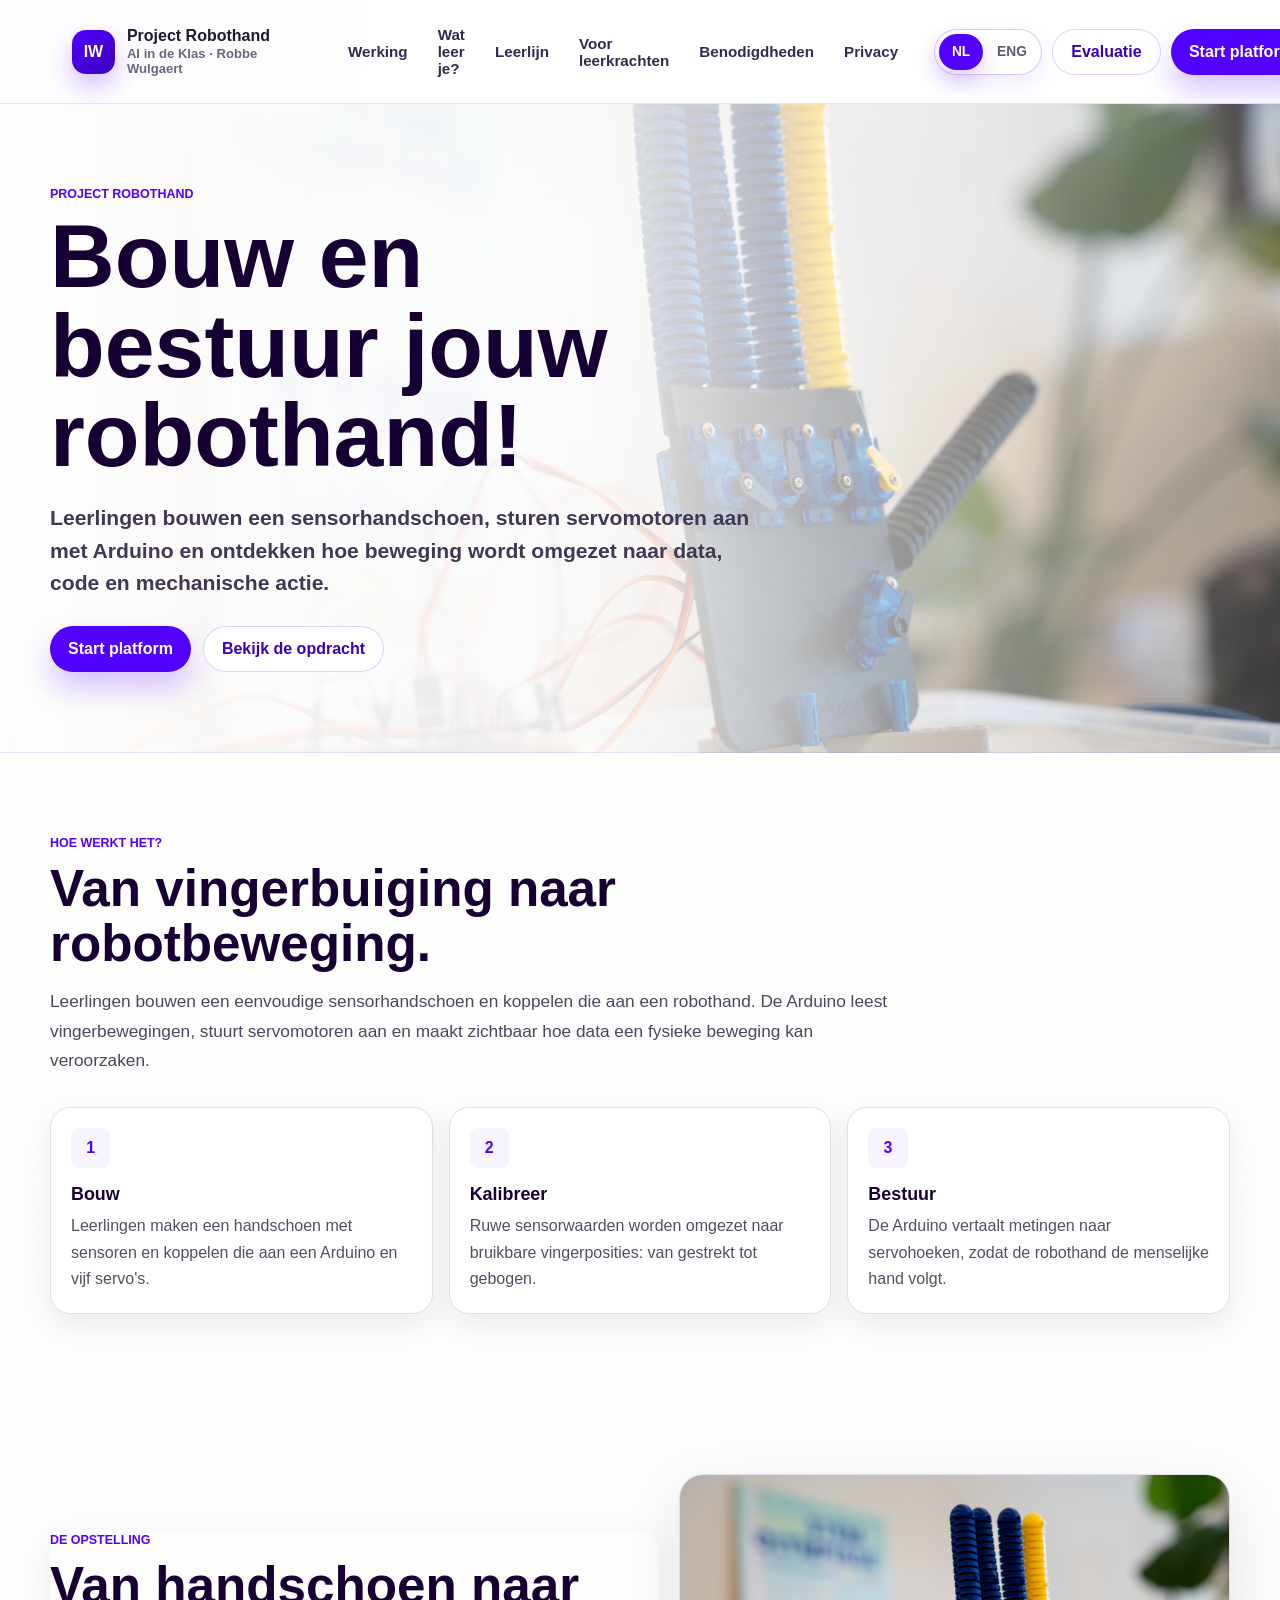
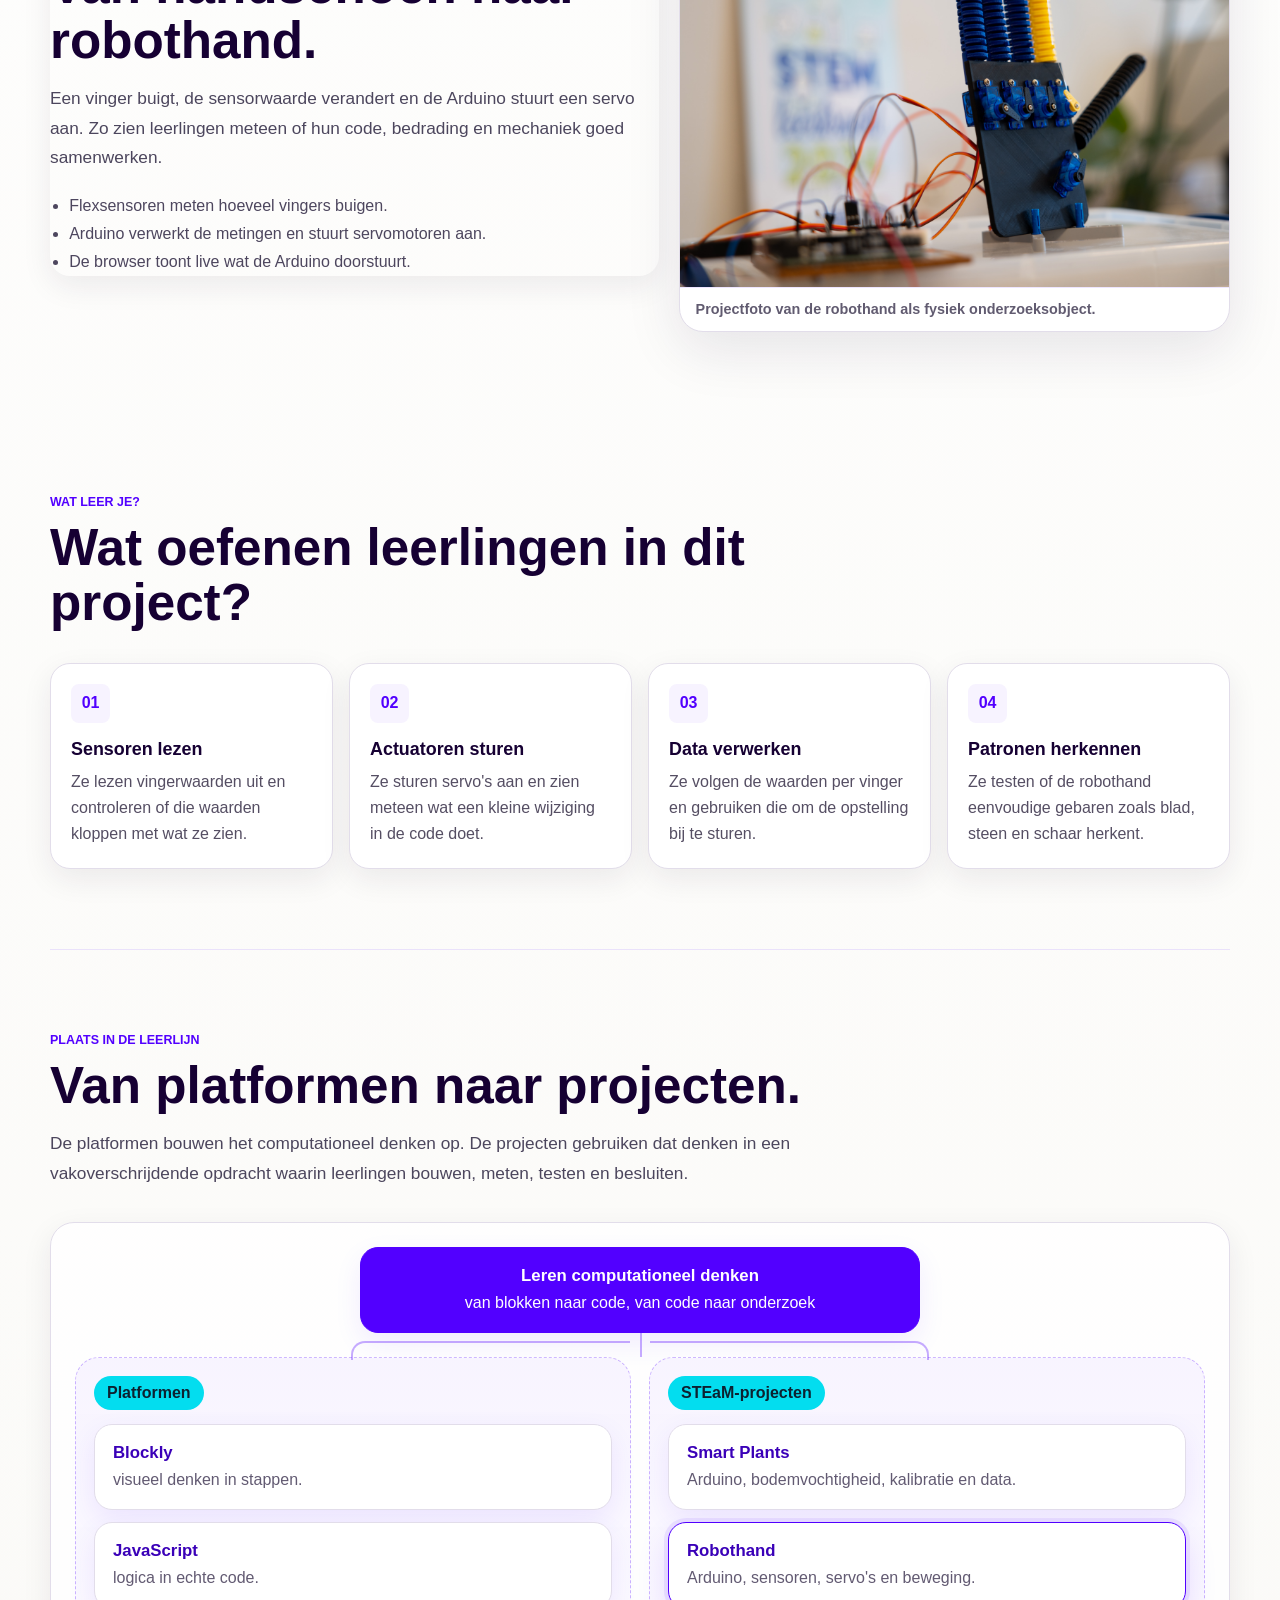
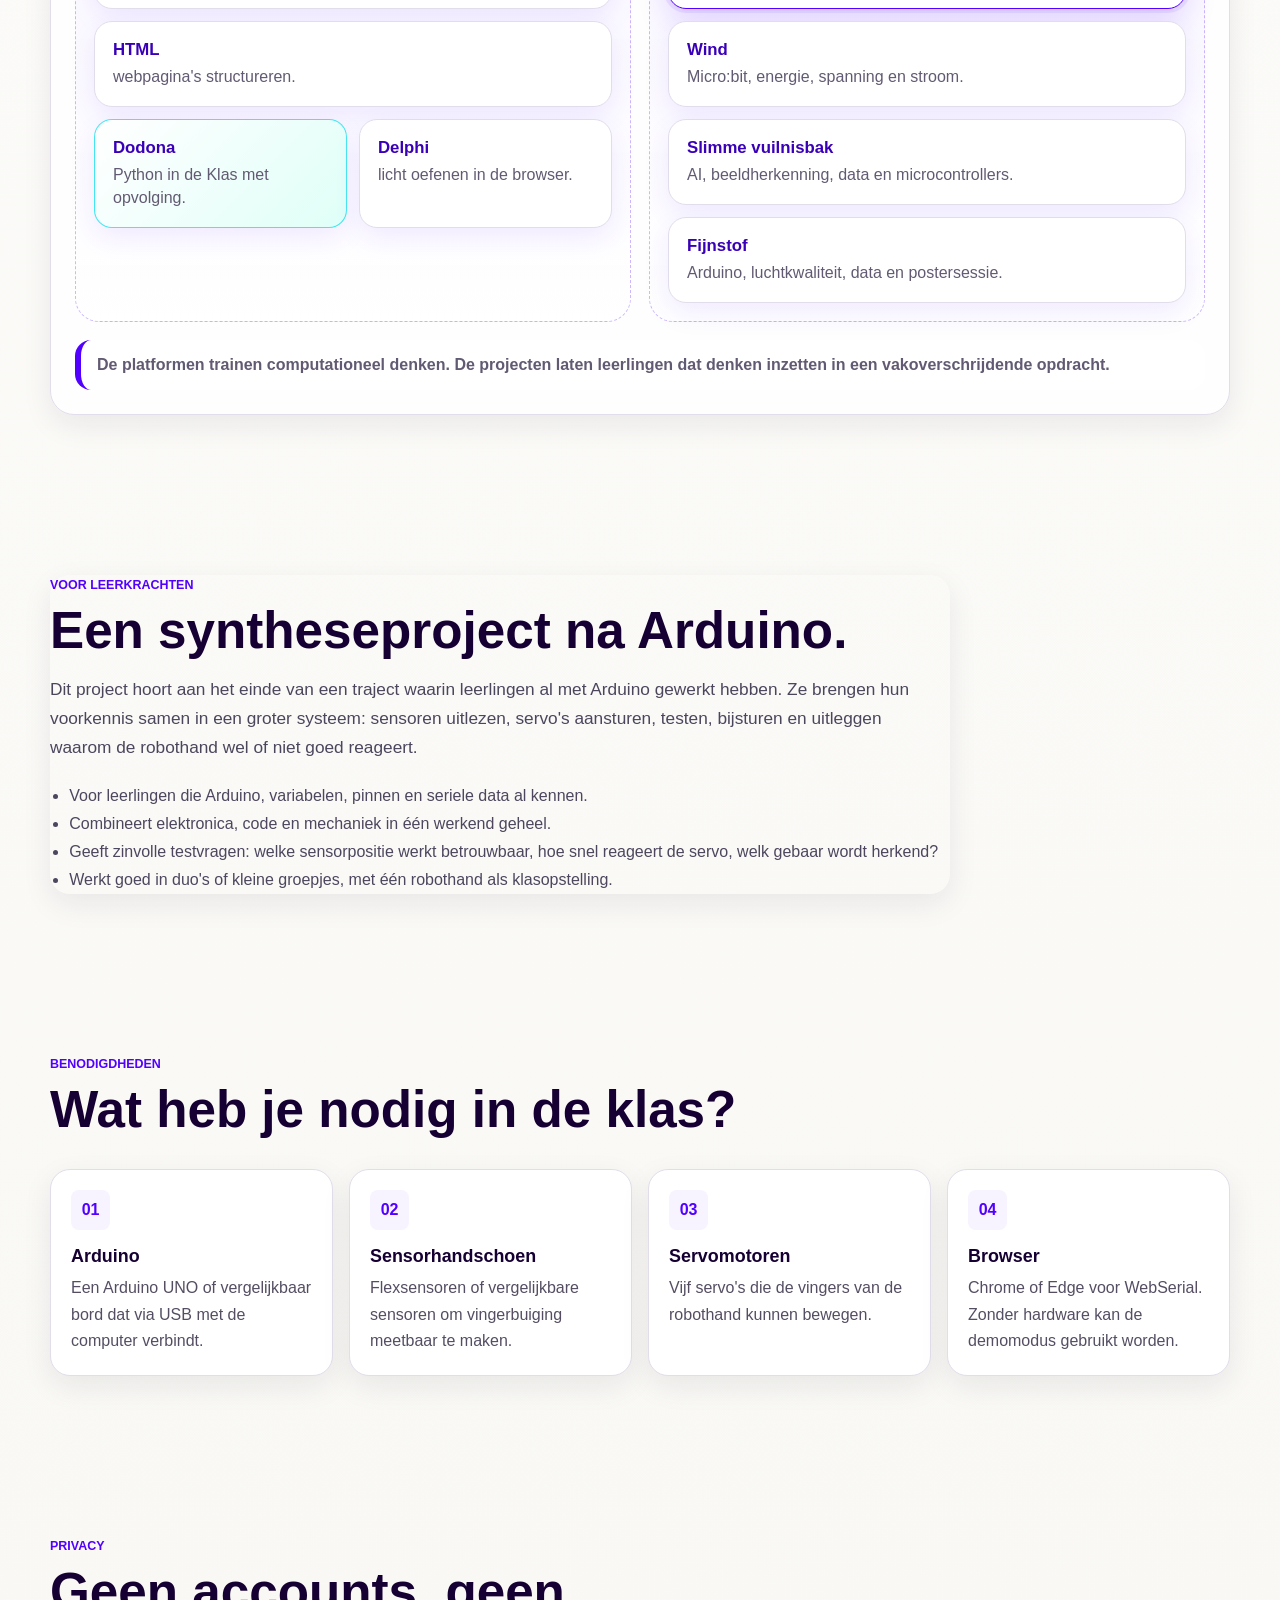
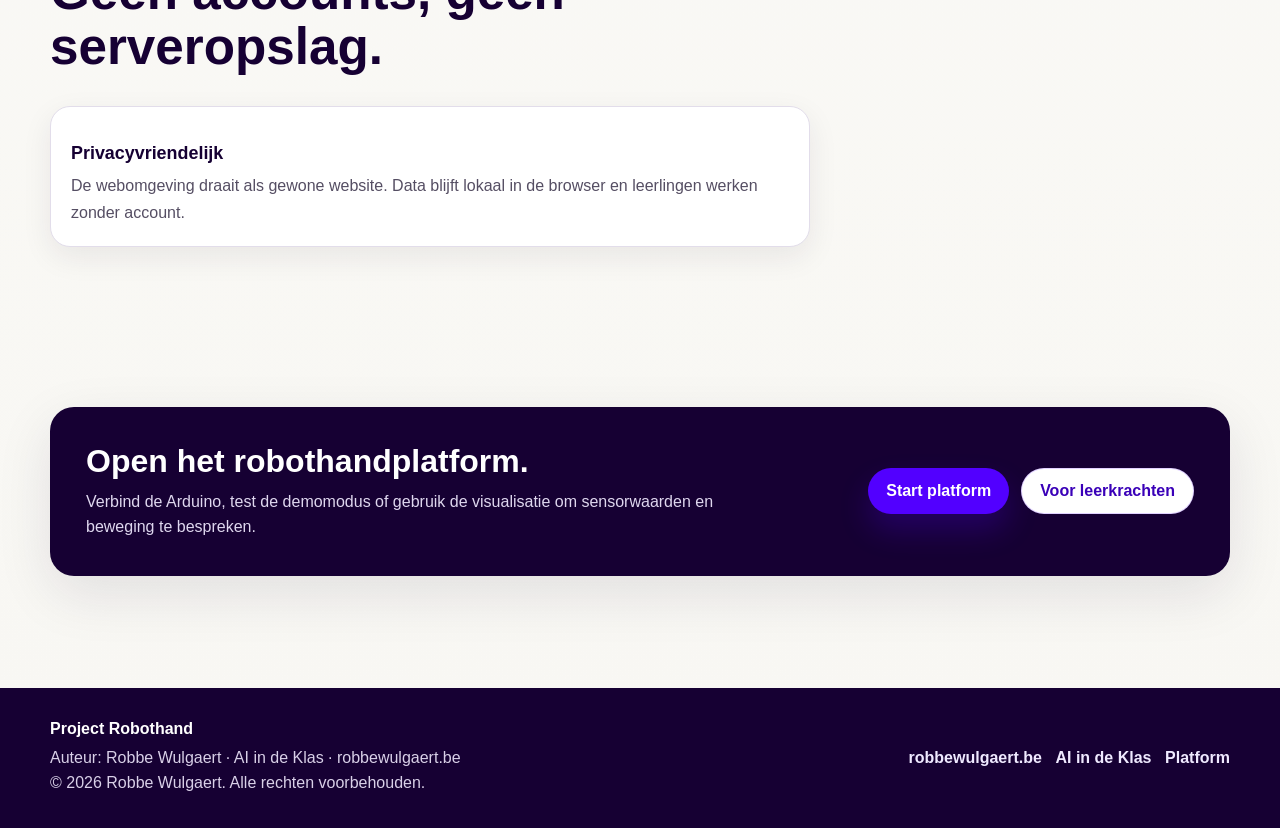
==== index.html @ b974c1db "Adding to family tree" ====
<!doctype html>
<!--
  Project Robothand
  Copyright (c) 2026 Robbe Wulgaert
-->
<html lang="nl-BE">
<head>
  <meta charset="utf-8" />
  <meta name="viewport" content="width=device-width, initial-scale=1" />
  <title>Project Robothand</title>
  <meta
    name="description"
    content="Project Robothand is een klasproject waarin leerlingen met Arduino, sensoren en servomotoren onderzoeken hoe een robothand menselijke beweging kan nabootsen."
  />
  <meta name="author" content="Robbe Wulgaert, AI in de Klas, robbewulgaert.be" />
  <meta name="copyright" content="Copyright (c) 2026 Robbe Wulgaert" />

  <link rel="icon" type="image/png" href="favicon.png">
  <link rel="shortcut icon" type="image/png" href="favicon.png">
<link rel="stylesheet" href="style.css" />
  <style id="language-toggle-styles">
.language-toggle {
  display: inline-flex;
  align-items: center;
  gap: 4px;
  border: 1px solid rgba(82, 0, 255, 0.22);
  border-radius: 999px;
  background: #fff;
  padding: 4px;
  box-shadow: 0 10px 24px rgba(82, 0, 255, 0.08);
}
.language-toggle button {
  min-width: 44px;
  min-height: 36px;
  border: 0;
  border-radius: 999px;
  padding: 8px 10px;
  background: transparent;
  color: var(--muted, var(--delphi-muted, #625b70));
  font: inherit;
  font-size: 0.86rem;
  font-weight: 900;
  cursor: pointer;
}
.language-toggle button.is-active {
  background: var(--brand, var(--brand-purple, var(--delphi-blue, #5200FF)));
  color: #fff;
  box-shadow: 0 10px 22px rgba(82, 0, 255, 0.20);
}
.language-toggle button:focus-visible {
  outline: 3px solid rgba(61, 255, 208, 0.75);
  outline-offset: 2px;
}
@media (max-width: 760px) {
  .language-toggle { order: 2; }
}
</style>
</head>
<body class="landing-page">
  <a class="skip-link" href="#main">Spring naar inhoud</a>

  <header class="site-header">
    <nav class="nav" aria-label="Hoofdnavigatie">
      <a class="brand-link" href="#top" aria-label="Project Robothand">
        <span class="brand-mark">IW</span>
        <span class="brand-copy">
          <span class="brand-title">Project Robothand</span>
          <span class="brand-subtitle">AI in de Klas · Robbe Wulgaert</span>
        </span>
      </a>

      <div class="nav-links" id="navLinks">
        <a href="#werking">Werking</a>
        <a href="#leren">Wat leer je?</a>
        <a href="#leerlijn">Leerlijn</a>
        <a href="#klas">Voor leerkrachten</a>
        <a href="#benodigdheden">Benodigdheden</a>
        <a href="#privacy">Privacy</a>
      </div>

      <div class="nav-actions">
        <div class="language-toggle" role="group" aria-label="Taalkeuze">
          <button type="button" class="is-active" data-language-choice="nl" aria-pressed="true">NL</button>
          <button type="button" data-language-choice="en" aria-pressed="false">ENG</button>
        </div>
        <a class="btn btn-secondary" href="evaluatie.html">Evaluatie</a>
        <a class="btn btn-primary" href="platform.html">Start platform</a>
        <button class="menu-button" id="menuButton" type="button" aria-expanded="false" aria-controls="navLinks">
          Menu
        </button>
      </div>
    </nav>
  </header>

  <main id="main">
    <section class="landing-hero" id="top" aria-label="Project Robothand">
      <div class="hero-content">
        <p class="section-kicker">Project Robothand</p>
        <h1>Bouw en bestuur jouw robothand!</h1>
        <p class="hero-lead">
          Leerlingen bouwen een sensorhandschoen, sturen servomotoren aan met Arduino en ontdekken
          hoe beweging wordt omgezet naar data, code en mechanische actie.
        </p>
        <div class="hero-actions" aria-label="Belangrijke acties">
          <a class="btn btn-primary" href="platform.html">Start platform</a>
          <a class="btn btn-secondary" href="#werking">Bekijk de opdracht</a>
        </div>
      </div>
    </section>

    <section class="section landing-intro" id="werking">
      <p class="section-kicker">Hoe werkt het?</p>
      <h2 class="section-title">Van vingerbuiging naar robotbeweging.</h2>
      <p class="section-lead">
        Leerlingen bouwen een eenvoudige sensorhandschoen en koppelen die aan een robothand. De Arduino
        leest vingerbewegingen, stuurt servomotoren aan en maakt zichtbaar hoe data een fysieke beweging
        kan veroorzaken.
      </p>

      <div class="steps">
        <article class="step-card">
          <div class="step-number">1</div>
          <h3 class="card-title">Bouw</h3>
          <p class="card-copy">
            Leerlingen maken een handschoen met sensoren en koppelen die aan een Arduino en vijf servo's.
          </p>
        </article>
        <article class="step-card">
          <div class="step-number">2</div>
          <h3 class="card-title">Kalibreer</h3>
          <p class="card-copy">
            Ruwe sensorwaarden worden omgezet naar bruikbare vingerposities: van gestrekt tot gebogen.
          </p>
        </article>
        <article class="step-card">
          <div class="step-number">3</div>
          <h3 class="card-title">Bestuur</h3>
          <p class="card-copy">
            De Arduino vertaalt metingen naar servohoeken, zodat de robothand de menselijke hand volgt.
          </p>
        </article>
      </div>
    </section>

    <section class="section media-section" aria-label="Projectopstelling">
      <div class="split">
        <article class="audience-card">
          <p class="section-kicker">De opstelling</p>
          <h2 class="section-title">Van handschoen naar robothand.</h2>
          <p class="section-lead">
            Een vinger buigt, de sensorwaarde verandert en de Arduino stuurt een servo aan. Zo zien
            leerlingen meteen of hun code, bedrading en mechaniek goed samenwerken.
          </p>
          <ul class="bullet-list">
            <li>Flexsensoren meten hoeveel vingers buigen.</li>
            <li>Arduino verwerkt de metingen en stuurt servomotoren aan.</li>
            <li>De browser toont live wat de Arduino doorstuurt.</li>
          </ul>
        </article>

        <figure class="photo-frame">
          <img src="media/landing_page_photo.jpg" alt="Robothand projectopstelling met mechanische hand" />
          <figcaption>Projectfoto van de robothand als fysiek onderzoeksobject.</figcaption>
        </figure>
      </div>
    </section>

    <section class="section" id="leren">
      <p class="section-kicker">Wat leer je?</p>
      <h2 class="section-title">Wat oefenen leerlingen in dit project?</h2>

      <div class="feature-grid">
        <article class="feature-card">
          <div class="feature-icon">01</div>
          <h3 class="card-title">Sensoren lezen</h3>
          <p class="card-copy">
            Ze lezen vingerwaarden uit en controleren of die waarden kloppen met wat ze zien.
          </p>
        </article>
        <article class="feature-card">
          <div class="feature-icon">02</div>
          <h3 class="card-title">Actuatoren sturen</h3>
          <p class="card-copy">
            Ze sturen servo's aan en zien meteen wat een kleine wijziging in de code doet.
          </p>
        </article>
        <article class="feature-card">
          <div class="feature-icon">03</div>
          <h3 class="card-title">Data verwerken</h3>
          <p class="card-copy">
            Ze volgen de waarden per vinger en gebruiken die om de opstelling bij te sturen.
          </p>
        </article>
        <article class="feature-card">
          <div class="feature-icon">04</div>
          <h3 class="card-title">Patronen herkennen</h3>
          <p class="card-copy">
            Ze testen of de robothand eenvoudige gebaren zoals blad, steen en schaar herkent.
          </p>
        </article>
      </div>
    </section>

    <section class="section curriculum-section" id="leerlijn">
      <p class="section-kicker">Plaats in de leerlijn</p>
      <h2 class="section-title">Van platformen naar projecten.</h2>
      <p class="section-lead">
        De platformen bouwen het computationeel denken op. De projecten gebruiken dat denken in een
        vakoverschrijdende opdracht waarin leerlingen bouwen, meten, testen en besluiten.
      </p>

      <div class="family-tree" aria-label="Leerlijn van platformen en projecten">
        <div class="tree-root">
          <a class="tree-node root" href="https://www.aiindeklas.be" target="_blank" rel="noopener">
            <strong>Leren computationeel denken</strong>
            <span>van blokken naar code, van code naar onderzoek</span>
          </a>
        </div>

        <div class="tree-branches">
          <div class="tree-branch">
            <div class="branch-title">Platformen</div>
            <div class="tree-stack">
              <a class="tree-node" href="https://robbew.github.io/Blockly/" target="_blank" rel="noopener">
                <strong>Blockly</strong>
                <span>visueel denken in stappen.</span>
              </a>
              <a class="tree-node" href="https://robbew.github.io/jsindeklas/" target="_blank" rel="noopener">
                <strong>JavaScript</strong>
                <span>logica in echte code.</span>
              </a>
              <a class="tree-node" href="https://robbew.github.io/htmlindeklas/" target="_blank" rel="noopener">
                <strong>HTML</strong>
                <span>webpagina's structureren.</span>
              </a>
              <div class="delphi-dodona-pair" aria-label="Dodona en Delphi">
                <a class="tree-node dodona" href="https://dodona.be/nl/courses/2641/" target="_blank" rel="noopener">
                  <strong>Dodona</strong>
                  <span>Python in de Klas met opvolging.</span>
                </a>
                <a class="tree-node" href="https://robbew.github.io/delphi/" target="_blank" rel="noopener">
                  <strong>Delphi</strong>
                  <span>licht oefenen in de browser.</span>
                </a>
              </div>
            </div>
          </div>

          <div class="tree-branch">
            <div class="branch-title">STEaM-projecten</div>
            <div class="tree-stack">
              <a class="tree-node" href="https://robbew.github.io/smartplants/" target="_blank" rel="noopener">
                <strong>Smart Plants</strong>
                <span>Arduino, bodemvochtigheid, kalibratie en data.</span>
              </a>
              <a class="tree-node current" href="https://robbew.github.io/robothand/" target="_blank" rel="noopener" aria-current="page">
                <strong>Robothand</strong>
                <span>Arduino, sensoren, servo's en beweging.</span>
              </a>
              <a class="tree-node" href="https://robbew.github.io/projectwind/" target="_blank" rel="noopener">
                <strong>Wind</strong>
                <span>Micro:bit, energie, spanning en stroom.</span>
              </a>
              <a class="tree-node" href="https://robbew.github.io/slimme_vuilnisbak/" target="_blank" rel="noopener">
                <strong>Slimme vuilnisbak</strong>
                <span>AI, beeldherkenning, data en microcontrollers.</span>
              </a>
              <a class="tree-node" href="https://robbew.github.io/projectfijnstof/" target="_blank" rel="noopener">
                <strong>Fijnstof</strong>
                <span>Arduino, luchtkwaliteit, data en postersessie.</span>
              </a>
            </div>
          </div>
        </div>

        <div class="logic-note">
          De platformen trainen computationeel denken. De projecten laten leerlingen dat denken inzetten in een vakoverschrijdende opdracht.
        </div>
      </div>
    </section>

    <section class="section" id="klas">
      <article class="audience-card">
        <p class="section-kicker">Voor leerkrachten</p>
        <h2 class="section-title">Een syntheseproject na Arduino.</h2>
        <p class="section-lead">
          Dit project hoort aan het einde van een traject waarin leerlingen al met Arduino gewerkt hebben.
          Ze brengen hun voorkennis samen in een groter systeem: sensoren uitlezen, servo's aansturen,
          testen, bijsturen en uitleggen waarom de robothand wel of niet goed reageert.
        </p>
        <ul class="bullet-list">
          <li>Voor leerlingen die Arduino, variabelen, pinnen en seriele data al kennen.</li>
          <li>Combineert elektronica, code en mechaniek in één werkend geheel.</li>
          <li>Geeft zinvolle testvragen: welke sensorpositie werkt betrouwbaar, hoe snel reageert de servo, welk gebaar wordt herkend?</li>
          <li>Werkt goed in duo's of kleine groepjes, met één robothand als klasopstelling.</li>
        </ul>
      </article>
    </section>

    <section class="section" id="benodigdheden">
      <p class="section-kicker">Benodigdheden</p>
      <h2 class="section-title">Wat heb je nodig in de klas?</h2>

      <div class="feature-grid">
        <article class="feature-card">
          <div class="feature-icon">01</div>
          <h3 class="card-title">Arduino</h3>
          <p class="card-copy">Een Arduino UNO of vergelijkbaar bord dat via USB met de computer verbindt.</p>
        </article>
        <article class="feature-card">
          <div class="feature-icon">02</div>
          <h3 class="card-title">Sensorhandschoen</h3>
          <p class="card-copy">Flexsensoren of vergelijkbare sensoren om vingerbuiging meetbaar te maken.</p>
        </article>
        <article class="feature-card">
          <div class="feature-icon">03</div>
          <h3 class="card-title">Servomotoren</h3>
          <p class="card-copy">Vijf servo's die de vingers van de robothand kunnen bewegen.</p>
        </article>
        <article class="feature-card">
          <div class="feature-icon">04</div>
          <h3 class="card-title">Browser</h3>
          <p class="card-copy">Chrome of Edge voor WebSerial. Zonder hardware kan de demomodus gebruikt worden.</p>
        </article>
      </div>
    </section>

    <section class="section" id="privacy">
      <p class="section-kicker">Privacy</p>
      <h2 class="section-title">Geen accounts, geen serveropslag.</h2>
      <div class="privacy-grid">
        <article class="feature-card">
          <h3 class="card-title">Privacyvriendelijk</h3>
          <p class="card-copy">
            De webomgeving draait als gewone website. Data blijft lokaal in de browser en leerlingen
            werken zonder account.
          </p>
        </article>
      </div>
    </section>

    <section class="section" aria-label="Volgende stap">
      <div class="cta-band">
        <div>
          <h2>Open het robothandplatform.</h2>
          <p>
            Verbind de Arduino, test de demomodus of gebruik de visualisatie om sensorwaarden en beweging te bespreken.
          </p>
        </div>
        <div class="cta-actions">
          <a class="btn btn-primary" href="platform.html">Start platform</a>
          <a class="btn btn-secondary" href="#klas">Voor leerkrachten</a>
        </div>
      </div>
    </section>
  </main>

  <footer class="site-footer">
    <div class="footer-inner">
      <div>
        <div class="footer-title">Project Robothand</div>
        <p>
          Auteur: Robbe Wulgaert · AI in de Klas · robbewulgaert.be<br />
          © 2026 Robbe Wulgaert. Alle rechten voorbehouden.
        </p>
      </div>

      <div class="footer-links" aria-label="Footerlinks">
        <a href="https://www.robbewulgaert.be">robbewulgaert.be</a>
        <a href="https://www.aiindeklas.be">AI in de Klas</a>
        <a href="platform.html">Platform</a>
      </div>
    </div>
  </footer>

  <script>
    const menuButton = document.getElementById("menuButton");
    const navLinks = document.getElementById("navLinks");

    menuButton?.addEventListener("click", () => {
      const isOpen = navLinks.classList.toggle("is-open");
      menuButton.setAttribute("aria-expanded", String(isOpen));
    });

    navLinks?.addEventListener("click", (event) => {
      if (event.target instanceof HTMLAnchorElement) {
        navLinks.classList.remove("is-open");
        menuButton.setAttribute("aria-expanded", "false");
      }
    });
  </script>
<script id="language-toggle-script">
(() => {
  const LANGUAGE_KEY = "aiindeklas:index-language";
  const TRANSLATIONS = {
  "Spring naar inhoud": "Skip to content",
  "Spring naar hoofdinhoud": "Skip to main content",
  "Hoofdnavigatie": "Main navigation",
  "Paginaonderdelen": "Page sections",
  "Taalkeuze": "Language selection",
  "Evaluatie": "Evaluation",
  "Werking": "How it works",
  "Wat leer je?": "What will you learn?",
  "Onderdelen": "Components",
  "Familie": "Family",
  "Voor leerkrachten": "For teachers",
  "Leerlijn": "Learning path",
  "Benodigdheden": "Materials",
  "Privacy": "Privacy",
  "Opstelling": "Setup",
  "Gebruik": "Use",
  "README": "README",
  "Platform": "Platform",
  "Pythia": "Pythia",
  "Start leerplatform": "Start learning platform",
  "Start platform": "Start platform",
  "Menu": "Menu",
  "Bekijk de opdracht": "View the assignment",
  "Lees README": "Read README",
  "Leerplatform": "Learning platform",
  "Onderzoeksplatform": "Research platform",
  "Oefeningmaker": "Exercise builder",
  "Open oefeningmaker": "Open exercise builder",
  "Plaats in de leerlijn": "Place in the learning path",
  "Van platformen naar projecten.": "From platforms to projects.",
  "De platformen bouwen het computationeel denken op. De projecten gebruiken dat denken in een vakoverschrijdende opdracht waarin leerlingen bouwen, meten, testen en besluiten.": "The platforms build computational thinking. The projects use that thinking in a cross-curricular assignment in which students build, measure, test and conclude.",
  "Leren computationeel denken": "Learning computational thinking",
  "van blokken naar code, van code naar onderzoek": "from blocks to code, from code to research",
  "Platformen": "Platforms",
  "STEaM-projecten": "STEaM projects",
  "Blockly": "Blockly",
  "JavaScript": "JavaScript",
  "HTML": "HTML",
  "Dodona": "Dodona",
  "Delphi": "Delphi",
  "Smart Plants": "Smart Plants",
  "Robothand": "Robotic hand",
  "Wind": "Wind",
  "Slimme vuilnisbak": "Smart bin",
  "Slimme Vuilnisbak": "Smart Bin",
  "Fijnstof": "Particulate matter",
  "visueel denken in stappen.": "visual step-by-step thinking.",
  "logica in echte code.": "logic in real code.",
  "webpagina's structureren.": "structuring webpages.",
  "Python in de Klas met opvolging.": "Python in the Classroom with tracking.",
  "licht oefenen in de browser.": "lightweight practice in the browser.",
  "Arduino, bodemvochtigheid, kalibratie en data.": "Arduino, soil moisture, calibration and data.",
  "Arduino, sensoren, servo's en beweging.": "Arduino, sensors, servos and movement.",
  "Micro:bit, energie, spanning en stroom.": "Micro:bit, energy, voltage and current.",
  "AI, beeldherkenning, data en microcontrollers.": "AI, image recognition, data and microcontrollers.",
  "Arduino, luchtkwaliteit, data en postersessie.": "Arduino, air quality, data and poster session.",
  "De platformen trainen computationeel denken. De projecten laten leerlingen dat denken inzetten in een vakoverschrijdende opdracht.": "The platforms train computational thinking. The projects let students apply that thinking in a cross-curricular assignment.",
  "Geen accounts, geen serveropslag.": "No accounts, no server storage.",
  "Privacyvriendelijk": "Privacy-friendly",
  "Geen installatie of leerlingenaccount.": "No installation or student account.",
  "Lokale bibliotheken voor grafieken en PDF-export.": "Local libraries for charts and PDF export.",
  "Geschikt voor GitHub Pages.": "Suitable for GitHub Pages.",
  "robbewulgaert.be": "robbewulgaert.be",
  "AI in de Klas": "AI in de Klas",
  "Auteur: Robbe Wulgaert · AI in de Klas · robbewulgaert.be": "Author: Robbe Wulgaert · AI in de Klas · robbewulgaert.be",
  "© 2026 Robbe Wulgaert. Alle rechten voorbehouden.": "© 2026 Robbe Wulgaert. All rights reserved.",
  "Auteur: Robbe Wulgaert · AI in de Klas · robbewulgaert.be · © 2026 Robbe Wulgaert.": "Author: Robbe Wulgaert · AI in de Klas · robbewulgaert.be · © 2026 Robbe Wulgaert.",
  "Robbe Wulgaert, AI in de Klas, robbewulgaert.be": "Robbe Wulgaert, AI in de Klas, robbewulgaert.be",
  "Licentie": "License",
  "Third-party notices": "Third-party notices",
  "Contact": "Contact",
  "Project Robothand": "Project Robotic Hand",
  "Bouw en bestuur jouw robothand!": "Build and control your robotic hand!",
  "Leerlingen bouwen een sensorhandschoen, sturen servomotoren aan met Arduino en ontdekken hoe beweging wordt omgezet naar data, code en mechanische actie.": "Students build a sensor glove, control servomotors with Arduino and discover how movement is converted into data, code and mechanical action.",
  "Van vingerbuiging naar robotbeweging.": "From finger bending to robotic movement.",
  "Leerlingen bouwen een eenvoudige sensorhandschoen en koppelen die aan een robothand. De Arduino leest vingerbewegingen, stuurt servomotoren aan en maakt zichtbaar hoe data een fysieke beweging kan veroorzaken.": "Students build a simple sensor glove and connect it to a robotic hand. The Arduino reads finger movements, controls servomotors and makes visible how data can cause a physical movement.",
  "Bouw": "Build",
  "Leerlingen maken een handschoen met sensoren en koppelen die aan een Arduino en vijf servo's.": "Students make a glove with sensors and connect it to an Arduino and five servos.",
  "Kalibreer": "Calibrate",
  "Ruwe sensorwaarden worden omgezet naar bruikbare vingerposities: van gestrekt tot gebogen.": "Raw sensor values are converted into usable finger positions: from straight to bent.",
  "Bestuur": "Control",
  "De Arduino vertaalt metingen naar servohoeken, zodat de robothand de menselijke hand volgt.": "The Arduino translates measurements into servo angles so the robotic hand follows the human hand.",
  "Van handschoen naar robothand.": "From glove to robotic hand.",
  "Een vinger buigt, de sensorwaarde verandert en de Arduino stuurt een servo aan. Zo zien leerlingen meteen of hun code, bedrading en mechaniek goed samenwerken.": "A finger bends, the sensor value changes and the Arduino controls a servo. This lets students immediately see whether their code, wiring and mechanics work together.",
  "Flexsensoren meten hoeveel vingers buigen.": "Flex sensors measure how much fingers bend.",
  "Arduino verwerkt de metingen en stuurt servomotoren aan.": "Arduino processes the measurements and controls servomotors.",
  "De browser toont live wat de Arduino doorstuurt.": "The browser shows live what the Arduino sends.",
  "Projectfoto van de robothand als fysiek onderzoeksobject.": "Project photo of the robotic hand as a physical research object.",
  "Wat oefenen leerlingen in dit project?": "What do students practise in this project?",
  "Sensoren lezen": "Reading sensors",
  "Ze lezen vingerwaarden uit en controleren of die waarden kloppen met wat ze zien.": "They read finger values and check whether those values match what they see.",
  "Actuatoren sturen": "Controlling actuators",
  "Ze sturen servo's aan en zien meteen wat een kleine wijziging in de code doet.": "They control servos and immediately see what a small change in the code does.",
  "Data verwerken": "Processing data",
  "Ze volgen de waarden per vinger en gebruiken die om de opstelling bij te sturen.": "They follow the values per finger and use them to adjust the setup.",
  "Patronen herkennen": "Recognising patterns",
  "Ze testen of de robothand eenvoudige gebaren zoals blad, steen en schaar herkent.": "They test whether the robotic hand recognises simple gestures such as paper, rock and scissors.",
  "Een syntheseproject na Arduino.": "A synthesis project after Arduino.",
  "Dit project hoort aan het einde van een traject waarin leerlingen al met Arduino gewerkt hebben. Ze brengen hun voorkennis samen in een groter systeem: sensoren uitlezen, servo's aansturen, testen, bijsturen en uitleggen waarom de robothand wel of niet goed reageert.": "This project belongs at the end of a pathway in which students have already worked with Arduino. They bring prior knowledge together in a larger system: reading sensors, controlling servos, testing, adjusting and explaining why the robotic hand does or does not respond well.",
  "Voor leerlingen die Arduino, variabelen, pinnen en seriele data al kennen.": "For students who already know Arduino, variables, pins and serial data.",
  "Combineert elektronica, code en mechaniek in één werkend geheel.": "Combines electronics, code and mechanics in one working whole.",
  "Geeft zinvolle testvragen: welke sensorpositie werkt betrouwbaar, hoe snel reageert de servo, welk gebaar wordt herkend?": "Provides meaningful test questions: which sensor position works reliably, how quickly does the servo respond, which gesture is recognised?",
  "Werkt goed in duo's of kleine groepjes, met één robothand als klasopstelling.": "Works well in pairs or small groups, with one robotic hand as a class setup.",
  "Wat heb je nodig in de klas?": "What do you need in class?",
  "Een Arduino UNO of vergelijkbaar bord dat via USB met de computer verbindt.": "An Arduino UNO or similar board that connects to the computer by USB.",
  "Sensorhandschoen": "Sensor glove",
  "Flexsensoren of vergelijkbare sensoren om vingerbuiging meetbaar te maken.": "Flex sensors or similar sensors to make finger bending measurable.",
  "Servomotoren": "Servomotors",
  "Vijf servo's die de vingers van de robothand kunnen bewegen.": "Five servos that can move the fingers of the robotic hand.",
  "Chrome of Edge voor WebSerial. Zonder hardware kan de demomodus gebruikt worden.": "Chrome or Edge for WebSerial. Without hardware, the demo mode can be used.",
  "De webomgeving draait als gewone website. Data blijft lokaal in de browser en leerlingen werken zonder account.": "The web environment runs as a normal website. Data stays locally in the browser and students work without an account.",
  "Open het robothandplatform.": "Open the robotic hand platform.",
  "Verbind de Arduino, test de demomodus of gebruik de visualisatie om sensorwaarden en beweging te bespreken.": "Connect the Arduino, test the demo mode or use the visualisation to discuss sensor values and movement."
};
  const META = {
  "title": "Project Robotic Hand",
  "description": "Project Robotic Hand is a classroom project in which students use Arduino, sensors and servomotors to investigate how a robotic hand can imitate human movement."
};
  const SKIP_TAGS = new Set(["SCRIPT", "STYLE", "NOSCRIPT", "TEXTAREA", "INPUT", "SELECT", "OPTION"]);
  const TEXT_NODES = [];
  const ATTR_NODES = [];
  let originalTitle = document.title;
  let originalDescription = null;
  const normalize = (value) => String(value || "").replace(/\s+/g, " ").trim();
  function preserveOuterWhitespace(original, translated) {
    const start = original.match(/^\s*/)?.[0] || "";
    const end = original.match(/\s*$/)?.[0] || "";
    return start + translated + end;
  }
  function collectTextNodes() {
    if (TEXT_NODES.length) return;
    const walker = document.createTreeWalker(document.body, NodeFilter.SHOW_TEXT, {
      acceptNode(node) {
        const parent = node.parentElement;
        if (!parent || SKIP_TAGS.has(parent.tagName)) return NodeFilter.FILTER_REJECT;
        return normalize(node.nodeValue) ? NodeFilter.FILTER_ACCEPT : NodeFilter.FILTER_REJECT;
      }
    });
    while (walker.nextNode()) {
      const node = walker.currentNode;
      TEXT_NODES.push({ node, original: node.nodeValue, key: normalize(node.nodeValue) });
    }
  }
  function collectAttributes() {
    if (ATTR_NODES.length) return;
    document.querySelectorAll("[aria-label], [alt], [title], [placeholder]").forEach((element) => {
      ["aria-label", "alt", "title", "placeholder"].forEach((attr) => {
        if (element.hasAttribute(attr)) {
          const original = element.getAttribute(attr);
          ATTR_NODES.push({ element, attr, original, key: normalize(original) });
        }
      });
    });
  }
  function setLanguage(language) {
    const useEnglish = language === "en";
    collectTextNodes();
    collectAttributes();
    TEXT_NODES.forEach((entry) => {
      const translated = TRANSLATIONS[entry.key];
      entry.node.nodeValue = useEnglish && translated ? preserveOuterWhitespace(entry.original, translated) : entry.original;
    });
    ATTR_NODES.forEach((entry) => {
      const translated = TRANSLATIONS[entry.key];
      entry.element.setAttribute(entry.attr, useEnglish && translated ? translated : entry.original);
    });
    document.documentElement.lang = useEnglish ? "en" : "nl-BE";
    document.title = useEnglish && META.title ? META.title : originalTitle;
    const description = document.querySelector('meta[name="description"]');
    if (description) {
      if (originalDescription === null) originalDescription = description.getAttribute("content") || "";
      description.setAttribute("content", useEnglish && META.description ? META.description : originalDescription);
    }
    document.querySelectorAll("[data-language-choice]").forEach((button) => {
      const isActive = button.dataset.languageChoice === (useEnglish ? "en" : "nl");
      button.classList.toggle("is-active", isActive);
      button.setAttribute("aria-pressed", String(isActive));
    });
    try { localStorage.setItem(LANGUAGE_KEY, useEnglish ? "en" : "nl"); } catch (error) {}
  }
  function initLanguageToggle() {
    document.querySelectorAll("[data-language-choice]").forEach((button) => {
      button.addEventListener("click", () => setLanguage(button.dataset.languageChoice));
    });
    let saved = "nl";
    try {
      const requested = new URLSearchParams(window.location.search).get("lang");
      saved = requested || localStorage.getItem(LANGUAGE_KEY) || "nl";
    } catch (error) {}
    setLanguage(saved === "en" ? "en" : "nl");
  }
  if (document.readyState === "loading") document.addEventListener("DOMContentLoaded", initLanguageToggle);
  else initLanguageToggle();
})();
</script>
</body>
</html>
---- style.css ----
/* Copyright (c) 2026 Robbe Wulgaert */

:root {
  color-scheme: light;
  --brand: #5200ff;
  --brand-dark: #3700b3;
  --brand-soft: #f7f3ff;
  --accent: #3dffd0;
  --ink: #160033;
  --text: #1d1930;
  --muted: #625a72;
  --line: rgba(82, 0, 255, 0.14);
  --surface: #ffffff;
  --surface-soft: #fbfaf7;
  --max-width: 1180px;
  --shadow: 0 18px 55px rgba(32, 20, 54, 0.1);
  --font-body: Inter, Roboto, "Segoe UI", Arial, sans-serif;
  --font-size-hero: clamp(2.45rem, 7vw, 5.8rem);
  --font-size-section-title: clamp(1.8rem, 4vw, 3.25rem);
  --font-size-lead: clamp(1.05rem, 2vw, 1.32rem);
}

* {
  box-sizing: border-box;
}

html {
  scroll-behavior: smooth;
}

body {
  margin: 0;
  min-height: 100vh;
  font-family: var(--font-body);
  background: var(--surface-soft);
  color: var(--text);
}

a {
  color: inherit;
}

img {
  max-width: 100%;
}

.skip-link {
  position: absolute;
  top: 0.75rem;
  left: 1rem;
  z-index: 100;
  transform: translateY(-160%);
  border-radius: 8px;
  padding: 0.65rem 0.85rem;
  background: var(--ink);
  color: #ffffff;
  text-decoration: none;
  font-weight: 800;
}

.skip-link:focus {
  transform: translateY(0);
}

.site-header {
  position: sticky;
  top: 0;
  z-index: 40;
  border-bottom: 1px solid rgba(82, 0, 255, 0.12);
  background: rgba(255, 255, 255, 0.94);
  backdrop-filter: blur(14px);
}

.nav {
  width: min(var(--max-width), calc(100% - 2rem));
  min-height: 4.75rem;
  margin: 0 auto;
  display: flex;
  align-items: center;
  justify-content: space-between;
  gap: 1.2rem;
}

.brand-link,
.nav-links,
.nav-actions,
.hero-actions,
.cta-actions,
.footer-links {
  display: flex;
  align-items: center;
}

.brand-link {
  min-width: 15rem;
  gap: 0.75rem;
  text-decoration: none;
}

.brand-mark {
  width: 2.6rem;
  height: 2.6rem;
  display: grid;
  place-items: center;
  border-radius: 8px;
  background: var(--brand);
  color: #ffffff;
  font-weight: 900;
}

.brand-copy {
  display: grid;
  gap: 0.1rem;
}

.brand-title {
  font-weight: 900;
}

.brand-subtitle {
  color: #6c657d;
  font-size: 0.82rem;
  font-weight: 700;
}

.nav-links {
  gap: 1rem;
  color: #342a4e;
  font-size: 0.95rem;
  font-weight: 800;
}

.nav-links a,
.footer-links a {
  text-decoration: none;
}

.nav-links a:hover,
.footer-links a:hover {
  color: var(--brand);
}

.nav-actions {
  gap: 0.65rem;
}

.btn,
.menu-button {
  min-height: 2.75rem;
  display: inline-flex;
  align-items: center;
  justify-content: center;
  border-radius: 8px;
  padding: 0.72rem 1rem;
  border: 0;
  text-decoration: none;
  font: inherit;
  font-weight: 900;
  line-height: 1;
  cursor: pointer;
}

.btn-primary {
  background: var(--brand);
  color: #ffffff;
  box-shadow: 0 12px 28px rgba(82, 0, 255, 0.22);
}

.btn-primary:hover {
  background: var(--brand-dark);
}

.btn-secondary,
.menu-button {
  border: 1px solid rgba(82, 0, 255, 0.18);
  background: #ffffff;
  color: var(--brand-dark);
}

.btn-small {
  min-height: 2.45rem;
  padding: 0.62rem 0.86rem;
  font-size: 0.9rem;
}

.menu-button {
  display: none;
}

.landing-hero {
  min-height: 640px;
  display: flex;
  align-items: center;
  border-bottom: 1px solid rgba(82, 0, 255, 0.1);
  background-image:
    linear-gradient(90deg, rgba(255, 255, 255, 0.98) 0%, rgba(255, 255, 255, 0.9) 46%, rgba(255, 255, 255, 0.22) 100%),
    url("media/landing_page_photo.jpg");
  background-position: center right;
  background-size: cover;
}

.hero-content {
  width: min(var(--max-width), calc(100% - 2rem));
  margin: 0 auto;
  padding: 5rem 0;
}

.hero-content > * {
  max-width: 720px;
}

.landing-hero h1 {
  margin: 0;
  color: var(--ink);
  font-size: var(--font-size-hero);
  line-height: 1;
  letter-spacing: 0;
}

.hero-lead {
  margin: 1.3rem 0 0;
  color: #413854;
  font-size: var(--font-size-lead);
  line-height: 1.55;
  font-weight: 650;
}

.hero-actions {
  flex-wrap: wrap;
  gap: 0.75rem;
  margin-top: 1.6rem;
}

.section {
  width: min(var(--max-width), calc(100% - 2rem));
  margin: 0 auto;
  padding: 5rem 0;
}

.section-kicker {
  margin: 0 0 0.7rem;
  color: var(--brand);
  font-size: 0.78rem;
  font-weight: 900;
  letter-spacing: 0;
  text-transform: uppercase;
}

.section-title {
  max-width: 860px;
  margin: 0;
  color: var(--ink);
  font-size: var(--font-size-section-title);
  line-height: 1.08;
  letter-spacing: 0;
}

.section-lead {
  max-width: 860px;
  margin: 1rem 0 0;
  color: #4c465d;
  font-size: 1.08rem;
  line-height: 1.7;
}

.steps,
.feature-grid,
.privacy-grid {
  display: grid;
  gap: 1rem;
  margin-top: 2rem;
}

.steps {
  grid-template-columns: repeat(3, minmax(0, 1fr));
}

.feature-grid {
  grid-template-columns: repeat(4, minmax(0, 1fr));
}

.privacy-grid {
  grid-template-columns: minmax(0, 1fr);
  max-width: 760px;
}

.step-card,
.feature-card {
  border: 1px solid var(--line);
  border-radius: 8px;
  padding: 1.25rem;
  background: #ffffff;
  box-shadow: 0 10px 30px rgba(32, 20, 54, 0.06);
}

.step-number,
.feature-icon {
  width: 2.45rem;
  height: 2.45rem;
  display: grid;
  place-items: center;
  border-radius: 8px;
  background: var(--brand-soft);
  color: var(--brand);
  font-weight: 900;
}

.card-title {
  margin: 1rem 0 0;
  color: var(--ink);
  font-size: 1.12rem;
  letter-spacing: 0;
}

.card-copy {
  margin: 0.55rem 0 0;
  color: #554e63;
  line-height: 1.65;
}

.split {
  display: grid;
  grid-template-columns: minmax(0, 1.05fr) minmax(320px, 0.95fr);
  gap: 1.2rem;
  align-items: center;
}

.audience-card {
  max-width: 900px;
}

.photo-frame {
  margin: 0;
  overflow: hidden;
  border: 1px solid var(--line);
  border-radius: 8px;
  background: #ffffff;
  box-shadow: var(--shadow);
}

.photo-frame img {
  display: block;
  width: 100%;
  aspect-ratio: 4 / 3;
  object-fit: cover;
}

.photo-frame figcaption {
  border-top: 1px solid rgba(82, 0, 255, 0.1);
  padding: 0.85rem 1rem;
  color: #615b70;
  font-size: 0.9rem;
  font-weight: 700;
}

.bullet-list {
  margin: 1.2rem 0 0;
  padding-left: 1.2rem;
  color: #4d465e;
  line-height: 1.75;
}

.cta-band {
  display: flex;
  align-items: center;
  justify-content: space-between;
  gap: 1.2rem;
  border-radius: 8px;
  padding: 2.25rem;
  background: var(--ink);
  color: #ffffff;
  box-shadow: var(--shadow);
}

.cta-band h2 {
  margin: 0;
  font-size: 2rem;
  letter-spacing: 0;
}

.cta-band p {
  max-width: 680px;
  margin: 0.55rem 0 0;
  color: #dfd7ef;
  line-height: 1.6;
}

.cta-actions {
  flex-wrap: wrap;
  justify-content: flex-end;
  gap: 0.75rem;
}

.site-footer {
  margin-top: 2rem;
  background: var(--ink);
  color: #ffffff;
}

.footer-inner {
  width: min(var(--max-width), calc(100% - 2rem));
  margin: 0 auto;
  padding: 2rem 0;
  display: flex;
  justify-content: space-between;
  gap: 1rem;
}

.footer-title {
  font-weight: 900;
}

.site-footer p {
  margin: 0.5rem 0 0;
  color: #d9d0e8;
  line-height: 1.55;
}

.footer-links {
  flex-wrap: wrap;
  justify-content: flex-end;
  gap: 0.85rem;
  color: #efe9ff;
  font-weight: 800;
}

.app-page {
  background: #f4f6f8;
}

.app-header,
.app-footer {
  background: var(--ink);
  color: #ffffff;
}

/* Delphi-style landing alignment */
:root {
  --brand-dark: #3a00b8;
  --brand-softer: #f7f3ff;
  --accent: #03ddef;
  --line: #e2ddea;
  --surface-soft: #f8f7f3;
  --card-shadow: 0 10px 30px rgba(32, 20, 54, 0.08);
  --font-body: Roboto, Inter, "Segoe UI", Arial, sans-serif;
}

.landing-page {
  background:
    radial-gradient(circle at top left, rgba(82, 0, 255, 0.09), transparent 34rem),
    linear-gradient(180deg, #ffffff 0%, var(--surface-soft) 100%);
}

.site-header {
  border-bottom-color: rgba(226, 221, 234, 0.78);
  background: rgba(255, 255, 255, 0.88);
  backdrop-filter: blur(16px);
}

.nav {
  width: min(var(--max-width), 100%);
  min-height: auto;
  padding: 16px 22px;
  gap: 24px;
}

.brand-mark {
  width: 44px;
  height: 44px;
  border-radius: 14px;
  background: linear-gradient(135deg, var(--brand), var(--brand-dark));
  box-shadow: 0 12px 24px rgba(82, 0, 255, 0.24);
}

.nav-links {
  gap: 6px;
}

.nav-links a {
  border-radius: 999px;
  padding: 10px 12px;
}

.nav-links a:hover,
.nav-links a:focus-visible {
  color: var(--brand);
  background: var(--brand-softer);
  outline: none;
}

.btn,
.menu-button {
  min-height: 46px;
  border-radius: 999px;
  padding: 13px 18px;
  transition: transform 160ms ease, box-shadow 160ms ease, background 160ms ease, border-color 160ms ease;
  white-space: nowrap;
}

.btn:hover,
.menu-button:hover {
  transform: translateY(-1px);
}

.btn-primary {
  box-shadow: 0 16px 30px rgba(82, 0, 255, 0.23);
}

.section-kicker {
  display: inline-flex;
  align-items: center;
}

.step-card,
.feature-card,
.audience-card,
.privacy-grid .feature-card {
  border-radius: 20px;
  box-shadow: var(--card-shadow);
}

.photo-frame,
.cta-band {
  border-radius: 24px;
}

.curriculum-section {
  border-top: 1px solid rgba(82, 0, 255, 0.1);
}

.family-tree {
  margin-top: 34px;
  overflow: hidden;
  border: 1px solid var(--line);
  border-radius: 24px;
  padding: 24px;
  background: rgba(255, 255, 255, 0.88);
  box-shadow: var(--card-shadow);
}

.tree-root {
  display: flex;
  justify-content: center;
  margin-bottom: 24px;
}

.tree-node {
  display: block;
  border: 1px solid var(--line);
  border-radius: 18px;
  padding: 18px;
  background: #ffffff;
  color: inherit;
  text-decoration: none;
  box-shadow: 0 10px 28px rgba(82, 0, 255, 0.08);
  transition: transform 160ms ease, box-shadow 160ms ease, border-color 160ms ease;
}

.tree-node strong {
  display: block;
  margin-bottom: 5px;
  color: var(--brand-dark);
  font-size: 1.05rem;
  font-weight: 900;
}

.tree-node span {
  display: block;
  color: var(--muted);
  line-height: 1.45;
}

.tree-node.root {
  width: min(560px, 100%);
  border-color: var(--brand);
  background: var(--brand);
  text-align: center;
}

.tree-node.root strong,
.tree-node.root span {
  color: #ffffff;
}

.tree-node:hover,
.tree-node:focus-visible {
  border-color: var(--brand);
  box-shadow: 0 18px 38px rgba(82, 0, 255, 0.14);
  outline: none;
  transform: translateY(-2px);
}

.tree-branches {
  position: relative;
  display: grid;
  grid-template-columns: repeat(2, minmax(0, 1fr));
  gap: 18px;
}

.tree-branches::before {
  content: "";
  position: absolute;
  top: -24px;
  left: 50%;
  width: 2px;
  height: 24px;
  background: var(--brand);
  opacity: 0.32;
}

.tree-branch {
  position: relative;
  border: 1.5px dashed rgba(82, 0, 255, 0.28);
  border-radius: 24px;
  padding: 18px;
  background: linear-gradient(180deg, rgba(247, 243, 255, 0.92), rgba(255, 255, 255, 0.94));
}

.tree-branch::before {
  content: "";
  position: absolute;
  top: -17px;
  width: 50%;
  height: 17px;
  border-top: 2px solid rgba(82, 0, 255, 0.32);
}

.tree-branch:first-child::before {
  right: 0;
  border-left: 2px solid rgba(82, 0, 255, 0.32);
  border-radius: 14px 0 0 0;
}

.tree-branch:last-child::before {
  left: 0;
  border-right: 2px solid rgba(82, 0, 255, 0.32);
  border-radius: 0 14px 0 0;
}

.branch-title {
  display: inline-flex;
  margin-bottom: 14px;
  border-radius: 999px;
  padding: 8px 13px;
  background: var(--accent);
  color: #0d2130;
  font-weight: 900;
}

.tree-stack {
  display: grid;
  gap: 12px;
}

.tree-node.current {
  border-color: var(--brand);
  box-shadow: 0 0 0 4px rgba(82, 0, 255, 0.08), 0 16px 32px rgba(82, 0, 255, 0.14);
}

.tree-node.dodona {
  background: linear-gradient(135deg, #ffffff, #dffff7);
  border-color: rgba(3, 221, 239, 0.72);
}

.delphi-dodona-pair {
  display: grid;
  grid-template-columns: repeat(2, minmax(0, 1fr));
  gap: 12px;
  align-items: stretch;
}

.logic-note {
  margin-top: 18px;
  border-left: 6px solid var(--brand);
  border-radius: 16px;
  padding: 16px;
  background: #ffffff;
  color: var(--muted);
  font-weight: 700;
}

@media (max-width: 980px) {
  .tree-branches,
  .delphi-dodona-pair {
    grid-template-columns: 1fr;
  }

  .tree-branches::before,
  .tree-branch::before {
    display: none;
  }
}

@media (max-width: 560px) {
  .family-tree {
    padding: 16px;
  }
}

.app-header {
  position: sticky;
  top: 0;
  z-index: 30;
  display: flex;
  align-items: center;
  justify-content: space-between;
  gap: 1rem;
  padding: 1rem max(1rem, calc((100% - var(--max-width)) / 2));
}

.app-header h1 {
  margin: 0;
  font-size: 1.8rem;
  letter-spacing: 0;
}

.eyebrow {
  margin: 0 0 0.25rem;
  color: var(--brand);
  font-size: 0.78rem;
  font-weight: 900;
  letter-spacing: 0;
  text-transform: uppercase;
}

.app-header .eyebrow {
  color: #d7c7ff;
}

.header-actions,
.toolbar,
.table-actions,
.modal-actions {
  display: flex;
  flex-wrap: wrap;
  align-items: center;
  gap: 0.65rem;
}

.header-link {
  text-decoration: none;
}

.status-pill {
  display: inline-flex;
  align-items: center;
  min-height: 2.25rem;
  border: 1px solid rgba(255, 255, 255, 0.22);
  border-radius: 999px;
  padding: 0.35rem 0.7rem;
  background: rgba(255, 255, 255, 0.12);
  color: #ffffff;
  font-weight: 850;
}

.app-shell {
  width: min(1480px, 100%);
  margin: 0 auto;
  padding: 1rem 1rem 2rem;
}

.hidden {
  display: none !important;
}

.notice {
  border: 1px solid #ffcf70;
  border-radius: 8px;
  padding: 0.85rem 1rem;
  background: #fff7df;
  color: #5c3d00;
}

.notice p {
  margin: 0.25rem 0;
}

.workflow-nav {
  display: grid;
  grid-template-columns: repeat(6, minmax(0, 1fr));
  gap: 0.5rem;
  margin: 1rem 0;
}

.workflow-step {
  min-height: 2.7rem;
  display: grid;
  place-items: center;
  border: 1px solid #d8e0ea;
  border-radius: 8px;
  padding: 0.5rem;
  background: #ffffff;
  color: var(--text);
  text-align: center;
  text-decoration: none;
  font-weight: 850;
}

.workflow-step.is-active {
  border-color: var(--brand);
}

.workflow-step.is-complete {
  background: var(--brand);
  color: #ffffff;
}

.workflow-section {
  scroll-margin-top: 7.5rem;
  margin-top: 1rem;
  border: 1px solid #d8e0ea;
  border-radius: 8px;
  padding: 1.1rem;
  background: #ffffff;
  box-shadow: 0 12px 34px rgba(15, 23, 42, 0.08);
}

.section-heading {
  display: flex;
  align-items: flex-end;
  justify-content: space-between;
  gap: 1rem;
  margin-bottom: 1rem;
}

.section-heading h2 {
  margin: 0;
  font-size: 1.55rem;
  letter-spacing: 0;
}

.checklist,
.form-grid,
.control-panel,
.live-layout,
.game-layout {
  display: grid;
  gap: 1rem;
}

.checklist {
  grid-template-columns: repeat(2, minmax(0, 1fr));
}

.checklist label {
  display: flex;
  align-items: flex-start;
  gap: 0.7rem;
  border: 1px solid #d8e0ea;
  border-radius: 8px;
  padding: 0.85rem;
  background: #fbfdff;
  font-weight: 750;
}

.checklist label.steam-code-check-item {
  display: grid;
  grid-template-columns: auto minmax(0, 1fr) auto;
  align-items: center;
}

.checklist input {
  width: 1.1rem;
  height: 1.1rem;
}

.steam-code-help-button {
  inline-size: 1.8rem;
  block-size: 1.8rem;
  display: inline-grid;
  place-items: center;
  border: 1px solid rgba(82, 0, 255, 0.24);
  border-radius: 999px;
  padding: 0;
  background: #eee7ff;
  color: #2a0068;
  font-weight: 900;
  line-height: 1;
  box-shadow: 0 8px 18px rgba(82, 0, 255, 0.1);
}

.steam-code-help-button:hover,
.steam-code-help-button:focus-visible {
  background: var(--brand, var(--primary, #5200ff));
  color: #ffffff;
  outline: none;
  transform: translateY(-1px);
}

.control-panel,
.live-layout,
.game-layout {
  grid-template-columns: minmax(0, 1fr) minmax(280px, 0.75fr);
  align-items: stretch;
}

.diagnostics-panel,
.calibration-values,
.game-status,
.game-card {
  border: 1px solid #d8e0ea;
  border-radius: 8px;
  padding: 1rem;
  background: #f7fafc;
}

.diagnostics-panel h3,
.game-card h3 {
  margin: 0 0 0.5rem;
}

.diagnostics-panel ul {
  margin: 0.6rem 0;
  padding-left: 1.2rem;
  color: var(--muted);
}

.diagnostics-panel small {
  color: var(--muted);
  overflow-wrap: anywhere;
}

.calibration-values {
  display: grid;
  gap: 0.55rem;
  align-content: center;
}

button,
input,
select,
textarea {
  font: inherit;
}

input,
select,
textarea {
  width: 100%;
  border: 1px solid #cbd5e1;
  border-radius: 8px;
  padding: 0.68rem 0.75rem;
  background: #ffffff;
  color: var(--text);
}

textarea {
  resize: vertical;
}

button:disabled {
  cursor: not-allowed;
  opacity: 0.55;
}

.primary-button,
.secondary-button,
.ghost-button {
  min-height: 2.5rem;
  border: 0;
  border-radius: 8px;
  padding: 0.62rem 0.9rem;
  font-weight: 850;
  cursor: pointer;
}

.primary-button {
  background: var(--brand);
  color: #ffffff;
}

.secondary-button {
  background: #eee7ff;
  color: #2a0068;
}

.ghost-button {
  border: 1px solid #d8e0ea;
  background: #ffffff;
  color: #344154;
}

.hand-panel,
.finger-panel {
  min-width: 0;
}

.connected-fingers-panel {
  margin-bottom: 0.85rem;
  border: 1px solid #d8e0ea;
  border-radius: 8px;
  padding: 0.9rem;
  background: #fbfdff;
}

.connected-fingers-heading {
  display: flex;
  align-items: flex-start;
  justify-content: space-between;
  gap: 0.85rem;
  margin-bottom: 0.75rem;
}

.connected-fingers-heading h3 {
  margin: 0;
  color: var(--ink);
  font-size: 1rem;
  letter-spacing: 0;
}

.connected-fingers-heading p {
  margin: 0.25rem 0 0;
  color: var(--muted);
  line-height: 1.45;
}

.compact-toolbar {
  flex: 0 0 auto;
  justify-content: flex-end;
}

.finger-toggle-group {
  display: grid;
  grid-template-columns: repeat(5, minmax(0, 1fr));
  gap: 0.5rem;
}

.finger-toggle {
  position: relative;
  display: grid;
  gap: 0.2rem;
  border: 1px solid #d8e0ea;
  border-radius: 8px;
  padding: 0.65rem;
  background: #ffffff;
  color: #334154;
  font-weight: 850;
  cursor: pointer;
}

.finger-toggle input {
  position: absolute;
  inline-size: 1px;
  block-size: 1px;
  opacity: 0;
}

.finger-toggle span {
  display: flex;
  align-items: center;
  gap: 0.4rem;
}

.finger-toggle span::before {
  content: "";
  width: 0.75rem;
  height: 0.75rem;
  border-radius: 50%;
  border: 2px solid var(--toggle-color, var(--brand));
  background: #ffffff;
}

.finger-toggle small {
  color: var(--muted);
  font-weight: 780;
}

.finger-toggle:has(input:checked) {
  border-color: var(--toggle-color, var(--brand));
  background: #f5f0ff;
  color: var(--ink);
}

.finger-toggle:has(input:checked) span::before {
  background: var(--toggle-color, var(--brand));
}

.hand-visual {
  position: relative;
  height: clamp(300px, 42vw, 520px);
  min-height: 0;
  overflow: hidden;
  border: 1px solid #d8e0ea;
  border-radius: 8px;
  background:
    linear-gradient(180deg, #ffffff, #f3f7fb);
}

.hand-skeleton {
  display: block;
  width: 100%;
  height: 100%;
  min-height: 0;
}

.palm-shape {
  fill: var(--ink);
  stroke: rgba(22, 0, 51, 0.2);
  stroke-width: 3;
}

.palm-label {
  fill: #ffffff;
  font-size: 14px;
  font-weight: 900;
}

.skeleton-bone {
  fill: none;
  stroke: var(--finger-color);
  stroke-width: 8;
  stroke-linecap: round;
  stroke-linejoin: round;
  filter: drop-shadow(0 7px 12px rgba(22, 0, 51, 0.14));
  transition: points 120ms linear;
}

.skeleton-joint {
  fill: #ffffff;
  stroke: var(--finger-color);
  stroke-width: 4;
}

.skeleton-joint.is-base {
  fill: var(--finger-color);
}

.skeleton-label {
  fill: #334154;
  font-size: 11px;
  font-weight: 850;
  pointer-events: none;
}

.skeleton-finger.is-inactive {
  --finger-color: #94a3b8 !important;
  opacity: 0.32;
}

.finger-metrics {
  display: grid;
  grid-template-columns: repeat(auto-fit, minmax(128px, 1fr));
  gap: 0.65rem;
  margin-bottom: 0.75rem;
}

.finger-card {
  border: 1px solid #d8e0ea;
  border-radius: 8px;
  padding: 0.75rem;
  background: #ffffff;
}

.finger-card.is-inactive {
  background: #f1f5f9;
  color: #64748b;
}

.finger-card > div:first-child {
  display: flex;
  flex-wrap: wrap;
  justify-content: space-between;
  gap: 0.5rem;
}

.finger-value {
  overflow-wrap: anywhere;
  text-align: right;
}

.finger-track {
  height: 0.55rem;
  overflow: hidden;
  border-radius: 999px;
  margin: 0.65rem 0;
  background: #e8eef6;
}

.finger-fill {
  display: block;
  width: 0;
  height: 100%;
  transition: width 120ms linear;
}

.finger-card small {
  color: var(--muted);
}

.muted-cell {
  color: #64748b;
  font-size: 0.86rem;
}

.finger-card.is-inactive .finger-fill {
  width: 0 !important;
  background: #94a3b8 !important;
}

.finger-card.is-inactive .finger-raw {
  color: #64748b;
}

#finger-chart {
  display: block;
  width: 100%;
  height: clamp(240px, 36vw, 320px);
  min-height: 240px;
  border: 1px solid #d8e0ea;
  border-radius: 8px;
  background: #ffffff;
}

.table-actions {
  justify-content: flex-end;
  margin: 1rem 0;
}

.report-actions {
  margin: 1rem 0 0;
}

.report-overlay {
  position: fixed;
  inset: 0;
  z-index: 80;
  display: grid;
  place-items: center;
  padding: 1rem;
  background: rgba(22, 0, 51, 0.72);
}

.report-modal {
  position: relative;
  width: min(520px, 100%);
  overflow: hidden;
  border: 1px solid rgba(82, 0, 255, 0.22);
  border-radius: 8px;
  padding: 1.35rem;
  background: #ffffff;
  box-shadow: 0 24px 70px rgba(22, 0, 51, 0.32);
}

.steam-code-modal {
  width: min(560px, 100%);
  max-height: min(86vh, 760px);
  display: grid;
  gap: 0.9rem;
  overflow: auto;
  border: 1px solid rgba(82, 0, 255, 0.22);
  border-radius: 8px;
  padding: 1.45rem;
  box-shadow: 0 24px 70px rgba(22, 0, 51, 0.28);
}

.code-help-overlay {
  background: rgba(22, 0, 51, 0.72);
}

.report-modal::before {
  content: "";
  position: absolute;
  inset: 0 0 auto;
  height: 0.45rem;
  background: var(--brand);
}

.steam-code-modal::before {
  content: "";
  position: absolute;
  inset: 0 0 auto;
  height: 0.45rem;
  background: var(--brand, var(--primary, #5200ff));
}

.report-modal h2 {
  margin: 0 0 1rem;
  color: var(--ink);
  font-size: 1.55rem;
  letter-spacing: 0;
}

.steam-code-modal h2,
.steam-code-modal p {
  margin: 0;
}

.steam-code-modal h2 {
  color: var(--ink, #160033);
  font-size: 1.5rem;
  letter-spacing: 0;
}

.steam-code-modal p {
  line-height: 1.55;
}

.steam-code-link {
  justify-self: start;
  min-height: 42px;
  display: inline-flex;
  align-items: center;
  border-radius: 8px;
  padding: 0.72rem 0.9rem;
  background: #eee7ff;
  color: #2a0068;
  font-weight: 850;
  text-decoration: none;
}

.steam-code-link:hover,
.steam-code-link:focus-visible {
  background: var(--brand, var(--primary, #5200ff));
  color: #ffffff;
  outline: none;
}

.report-modal label {
  display: grid;
  gap: 0.35rem;
  margin-top: 0.85rem;
  color: #334154;
  font-weight: 780;
}

.report-modal input:focus {
  outline: 3px solid rgba(82, 0, 255, 0.18);
  border-color: var(--brand);
}

.close-button {
  position: absolute;
  top: 0.85rem;
  right: 0.85rem;
  width: 2rem;
  height: 2rem;
  border: 0;
  border-radius: 50%;
  background: #eee7ff;
  color: #2a0068;
  font-weight: 900;
  cursor: pointer;
}

.modal-actions {
  justify-content: flex-end;
  margin-top: 1.1rem;
}

.table-wrap {
  overflow-x: auto;
  border: 1px solid #d8e0ea;
  border-radius: 8px;
}

table {
  width: 100%;
  border-collapse: collapse;
  background: #ffffff;
}

th,
td {
  padding: 0.7rem;
  border-bottom: 1px solid #d8e0ea;
  text-align: left;
}

th {
  background: #eee7ff;
  color: #2a0068;
  font-size: 0.85rem;
  text-transform: uppercase;
}

.game-card {
  display: grid;
  gap: 0.85rem;
}

.inline-warning {
  margin: 0;
  border: 1px solid #ffcf70;
  border-radius: 8px;
  padding: 0.7rem 0.75rem;
  background: #fff7df;
  color: #5c3d00;
  font-weight: 780;
  line-height: 1.45;
}

.game-status {
  display: grid;
  grid-template-columns: repeat(2, minmax(0, 1fr));
  gap: 0.75rem;
}

.game-status div {
  border-radius: 8px;
  padding: 0.75rem;
  background: #ffffff;
}

.game-status span {
  display: block;
  color: var(--muted);
  font-size: 0.85rem;
  font-weight: 750;
}

.game-status strong {
  display: block;
  margin-top: 0.25rem;
  color: var(--ink);
  font-size: 1.2rem;
}

.form-grid {
  grid-template-columns: repeat(2, minmax(0, 1fr));
}

.form-grid label,
.game-card label {
  display: grid;
  gap: 0.35rem;
  color: #334154;
  font-weight: 780;
}

.app-footer {
  margin-top: 2rem;
  padding: 1rem;
  text-align: center;
}

.app-footer p {
  margin: 0;
  color: #efe8ff;
}

@media (max-width: 980px) {
  .nav {
    min-height: auto;
    padding: 0.8rem 0;
    flex-wrap: wrap;
  }

  .nav-links {
    order: 3;
    width: 100%;
    justify-content: flex-start;
    overflow-x: auto;
    padding-top: 0.3rem;
  }

  .landing-hero {
    min-height: min(640px, calc(100svh - 112px));
    background-image:
      linear-gradient(90deg, rgba(255, 255, 255, 0.98) 0%, rgba(255, 255, 255, 0.9) 60%, rgba(255, 255, 255, 0.68) 100%),
      url("media/landing_page_photo.jpg");
  }

  .steps,
  .feature-grid,
  .split,
  .workflow-nav,
  .checklist,
  .control-panel,
  .live-layout,
  .game-layout,
  .form-grid {
    grid-template-columns: 1fr;
  }

  .finger-metrics {
    grid-template-columns: repeat(auto-fit, minmax(126px, 1fr));
  }

  .finger-toggle-group {
    grid-template-columns: repeat(2, minmax(0, 1fr));
  }

  .connected-fingers-heading {
    display: grid;
  }

  .cta-band,
  .footer-inner {
    align-items: flex-start;
    flex-direction: column;
  }

  .cta-actions,
  .footer-links {
    justify-content: flex-start;
  }
}

@media (max-width: 560px) {
  .app-header {
    align-items: flex-start;
    flex-direction: column;
  }

  .header-actions,
  .toolbar,
  .table-actions {
    width: 100%;
  }

  .header-actions > *,
  .toolbar button,
  .table-actions button {
    flex: 1 1 100%;
  }

  .workflow-nav {
    grid-template-columns: repeat(2, minmax(0, 1fr));
  }

  .brand-link {
    min-width: 0;
  }

  .brand-subtitle {
    display: none;
  }

  .nav-links {
    display: none;
    padding: 0.5rem 0 0.2rem;
  }

  .nav-links.is-open {
    display: grid;
    grid-template-columns: 1fr;
  }

  .menu-button {
    display: inline-flex;
  }

  .landing-hero {
    min-height: min(540px, calc(100svh - 112px));
  }

  .hero-content {
    padding: 2.5rem 0;
  }

  .landing-hero h1 {
    font-size: clamp(2.15rem, 13vw, 3.1rem);
  }

  .section {
    padding: 3.25rem 0;
  }

  .hand-visual {
    min-height: 330px;
  }

  .hand-skeleton {
    min-height: 330px;
  }

  .finger-metrics {
    grid-template-columns: 1fr;
  }

  .btn {
    width: 100%;
  }

  .hero-actions,
  .cta-actions {
    width: 100%;
  }
}

/* Platform visual consistency shared with the current landing pages. */
.app-page {
  --brand: #5200ff;
  --brand-dark: #3700b3;
  --brand-softer: #f7f3ff;
  --accent: #3dffd0;
  --bg: #f8f7f3;
  --surface: #ffffff;
  --text: #1d1930;
  --muted: #625b70;
  --line: #e2ddea;
  --font-body: Roboto, Inter, "Segoe UI", Arial, sans-serif;
  background:
    radial-gradient(circle at top left, rgba(82, 0, 255, 0.08), transparent 34rem),
    linear-gradient(180deg, #ffffff 0%, var(--bg) 100%);
  color: var(--text);
  font-family: var(--font-body);
}

.app-page .app-header,
.app-page .app-footer {
  background: #160033;
  color: #ffffff;
}

.app-page .primary-button,
.app-page .secondary-button,
.app-page .ghost-button {
  min-height: 46px;
  display: inline-flex;
  align-items: center;
  justify-content: center;
  border-radius: 999px;
  padding: 13px 18px;
  font-weight: 900;
  line-height: 1;
  text-decoration: none;
  transition: transform 160ms ease, box-shadow 160ms ease, background 160ms ease, border-color 160ms ease;
  white-space: nowrap;
}

.app-page .primary-button {
  background: var(--brand);
  color: #ffffff;
  box-shadow: 0 16px 30px rgba(82, 0, 255, 0.23);
}

.app-page .primary-button:hover {
  background: var(--brand-dark);
  transform: translateY(-1px);
}

.app-page .secondary-button,
.app-page .ghost-button {
  border: 1px solid rgba(82, 0, 255, 0.18);
  background: #ffffff;
  color: var(--brand-dark);
}

.app-page .secondary-button:hover,
.app-page .ghost-button:hover {
  background: var(--brand-softer);
  border-color: rgba(82, 0, 255, 0.4);
  transform: translateY(-1px);
}

.app-page .workflow-step {
  border-color: var(--line);
  color: var(--text);
}

.app-page .workflow-step.is-active {
  border-color: var(--brand);
  background: var(--brand-softer);
  color: var(--brand-dark);
}

.app-page .workflow-step.is-complete {
  border-color: var(--brand);
  background: var(--brand);
  color: #ffffff;
}

.app-page .workflow-section,
.app-page .checklist label,
.app-page .diagnostics-panel,
.app-page .calibration-values,
.app-page .game-status,
.app-page .game-card,
.app-page .connected-fingers-panel,
.app-page .finger-toggle,
.app-page .metric-card {
  border-color: var(--line);
}

.app-page input:focus,
.app-page select:focus,
.app-page textarea:focus {
  border-color: var(--brand);
  box-shadow: 0 0 0 3px rgba(82, 0, 255, 0.12);
  outline: none;
}

@media (max-width: 560px) {
  .app-page .header-actions {
    display: grid;
    grid-template-columns: repeat(2, minmax(0, 1fr));
  }

  .app-page .header-actions > * {
    min-width: 0;
    width: 100%;
  }

  .app-page .primary-button,
  .app-page .secondary-button,
  .app-page .ghost-button {
    width: 100%;
    white-space: normal;
  }
}

/* JS in de Klas platformheader alignment. */
.app-page .app-header {
  background: #fff;
  color: var(--text);
  border-bottom: 1.5px solid #eee;
  box-shadow: none;
  padding: 0.8rem 1.2rem;
}

.app-page .app-header h1 {
  color: var(--text);
}

.app-page .app-header .eyebrow {
  color: var(--brand);
}

.app-page .header-actions {
  gap: 0.6rem;
}

.app-page .primary-button,
.app-page .secondary-button,
.app-page .ghost-button {
  min-height: 42px;
  border-radius: 8px;
  padding: 0.7em 1.1em;
  font-weight: 700;
  box-shadow: 0 2px 8px rgba(82, 0, 255, 0.08);
}

.app-page .primary-button {
  background: var(--brand);
  color: #fff;
  border-color: var(--brand);
  box-shadow: 0 2px 8px rgba(82, 0, 255, 0.10);
}

.app-page .primary-button:hover {
  background: var(--brand-dark);
  border-color: var(--brand-dark);
}

.app-page .secondary-button,
.app-page .ghost-button {
  background: #fff;
  color: var(--brand-dark);
  border: 1px solid rgba(82, 0, 255, 0.22);
}

.app-page .workflow-nav {
  gap: 0.65rem;
  background: transparent;
  border: 0;
  box-shadow: none;
  padding: 0;
}

.app-page .workflow-step {
  border-radius: 999px;
  background: #fff;
  color: var(--brand-dark);
}

.app-page .workflow-step.is-active {
  background: var(--brand);
  color: #fff;
  border-color: var(--brand);
  box-shadow: 0 0 0 3px #ece6fa;
}

.app-page .control-panel .toolbar,
.app-page .connected-fingers-heading .toolbar {
  column-gap: 1.05rem;
  row-gap: 0.8rem;
}

@media (max-width: 560px) {
  .app-page .app-header {
    padding: 0.8rem 1.2rem;
  }
}
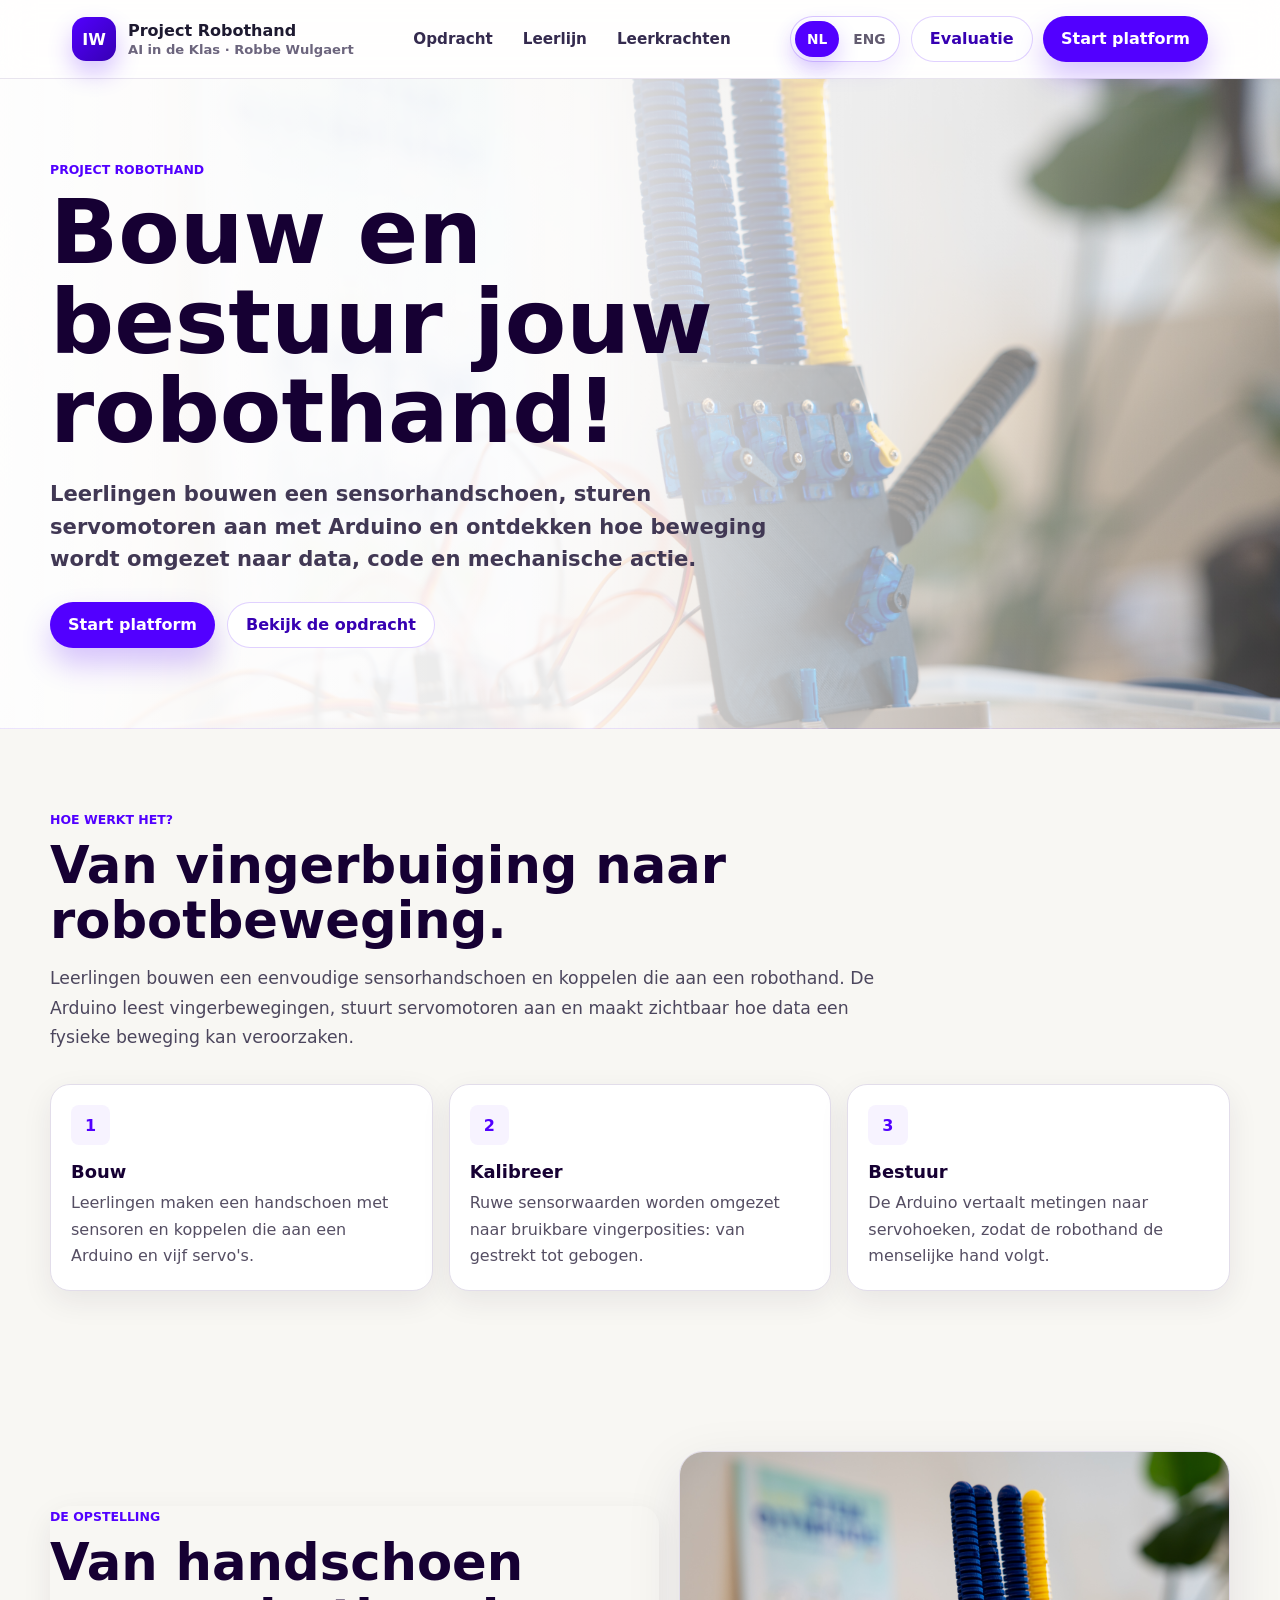
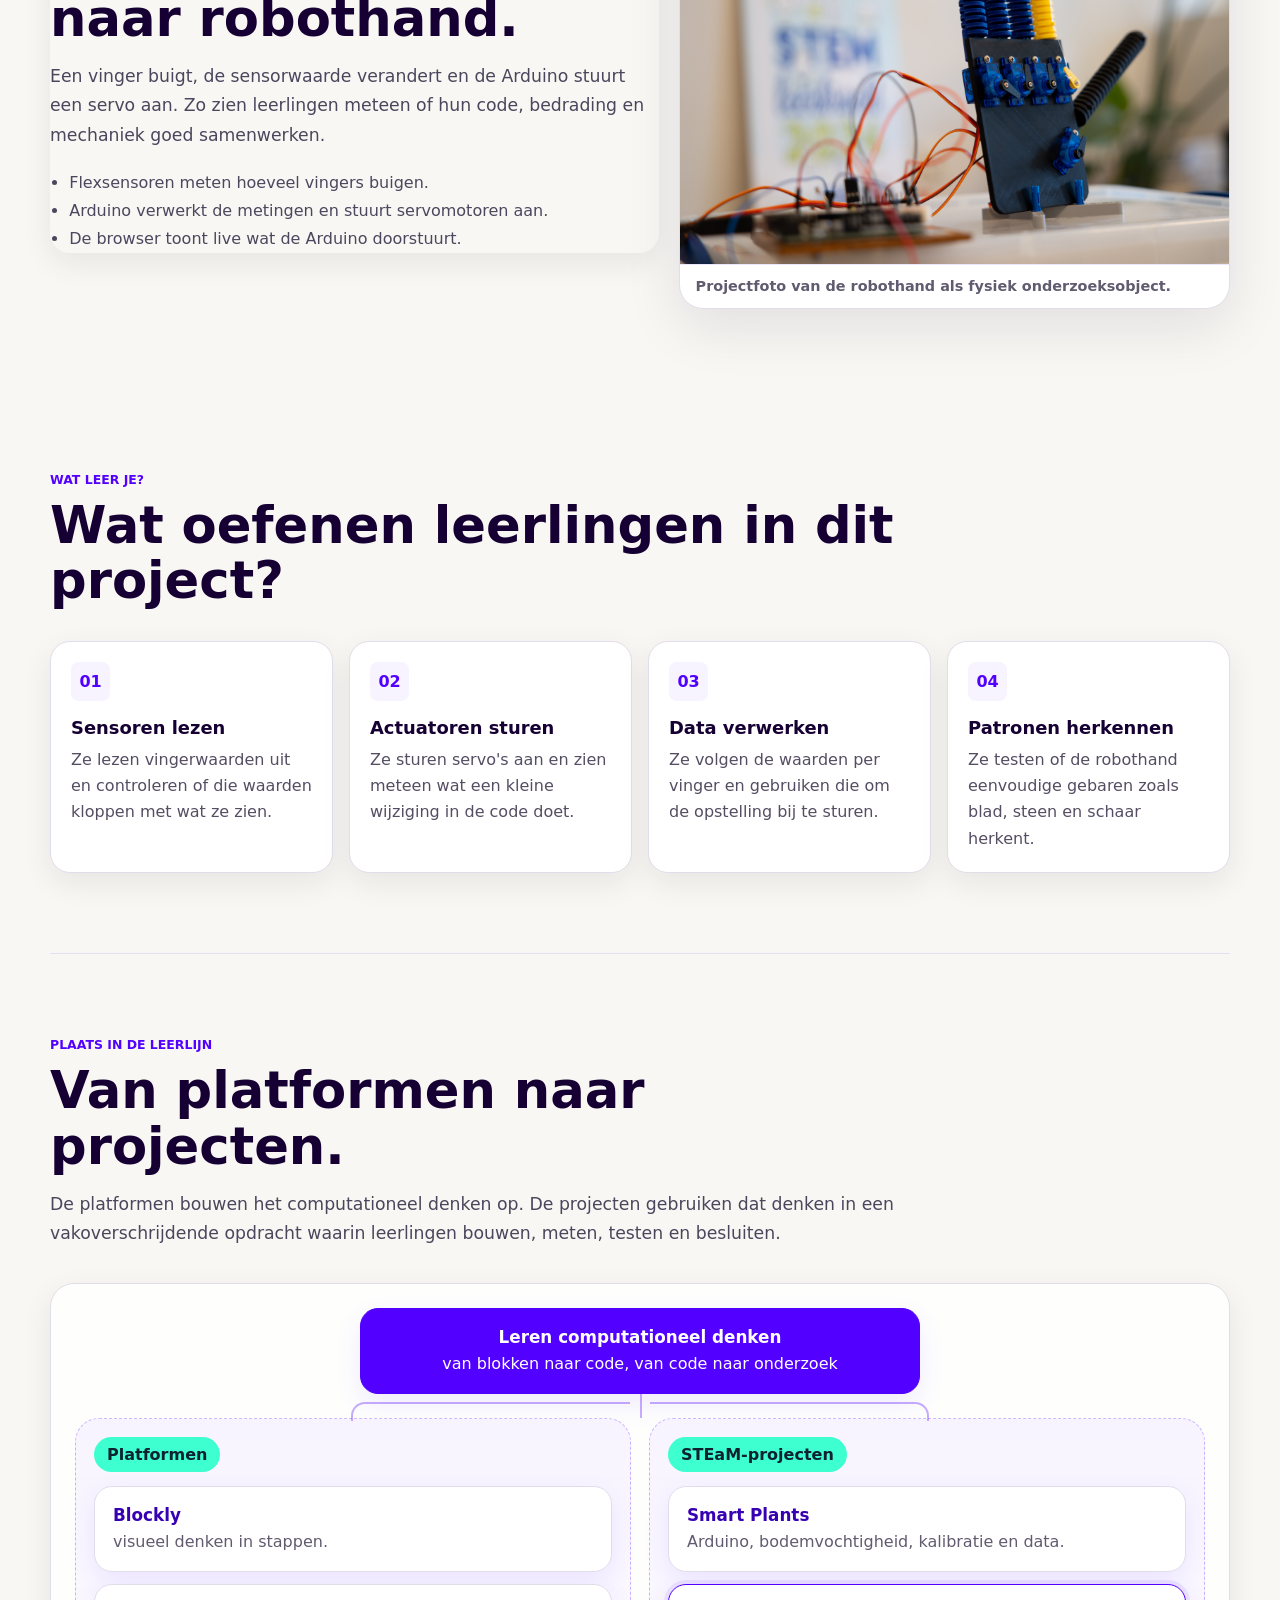
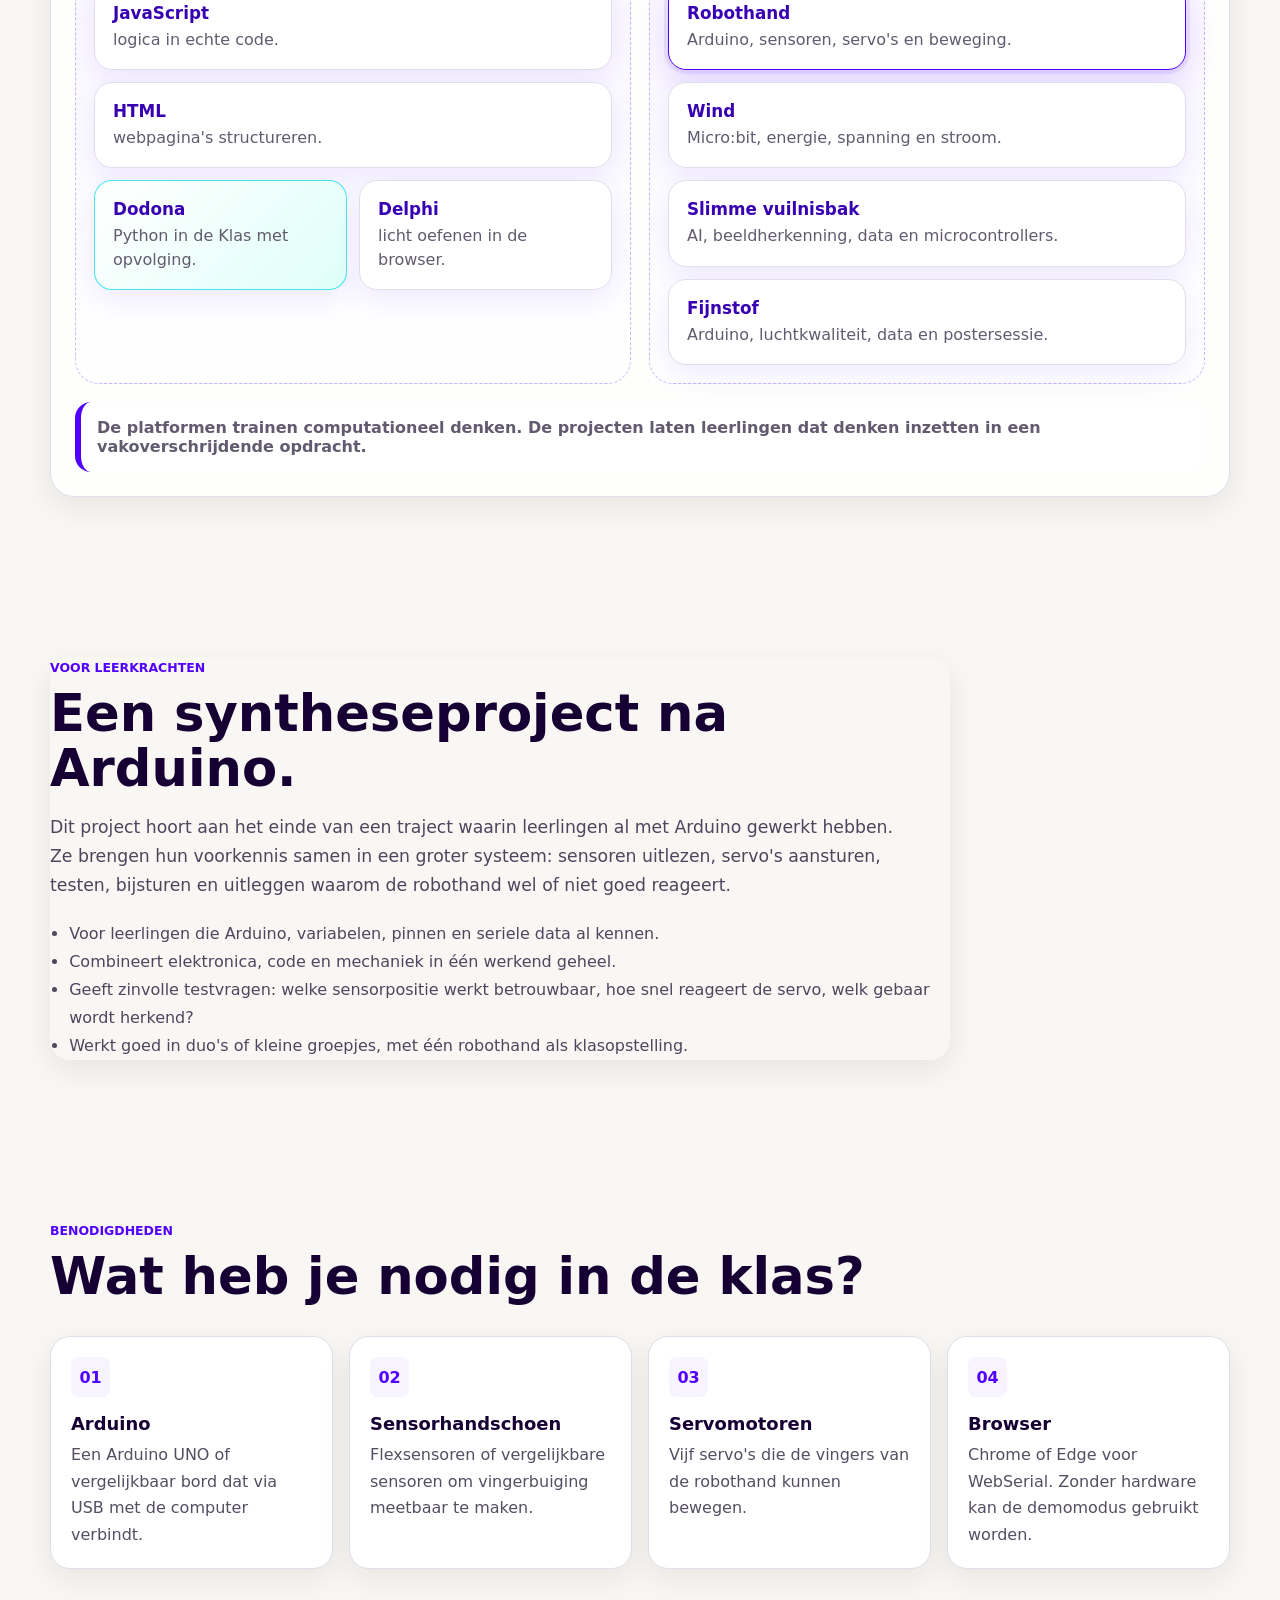
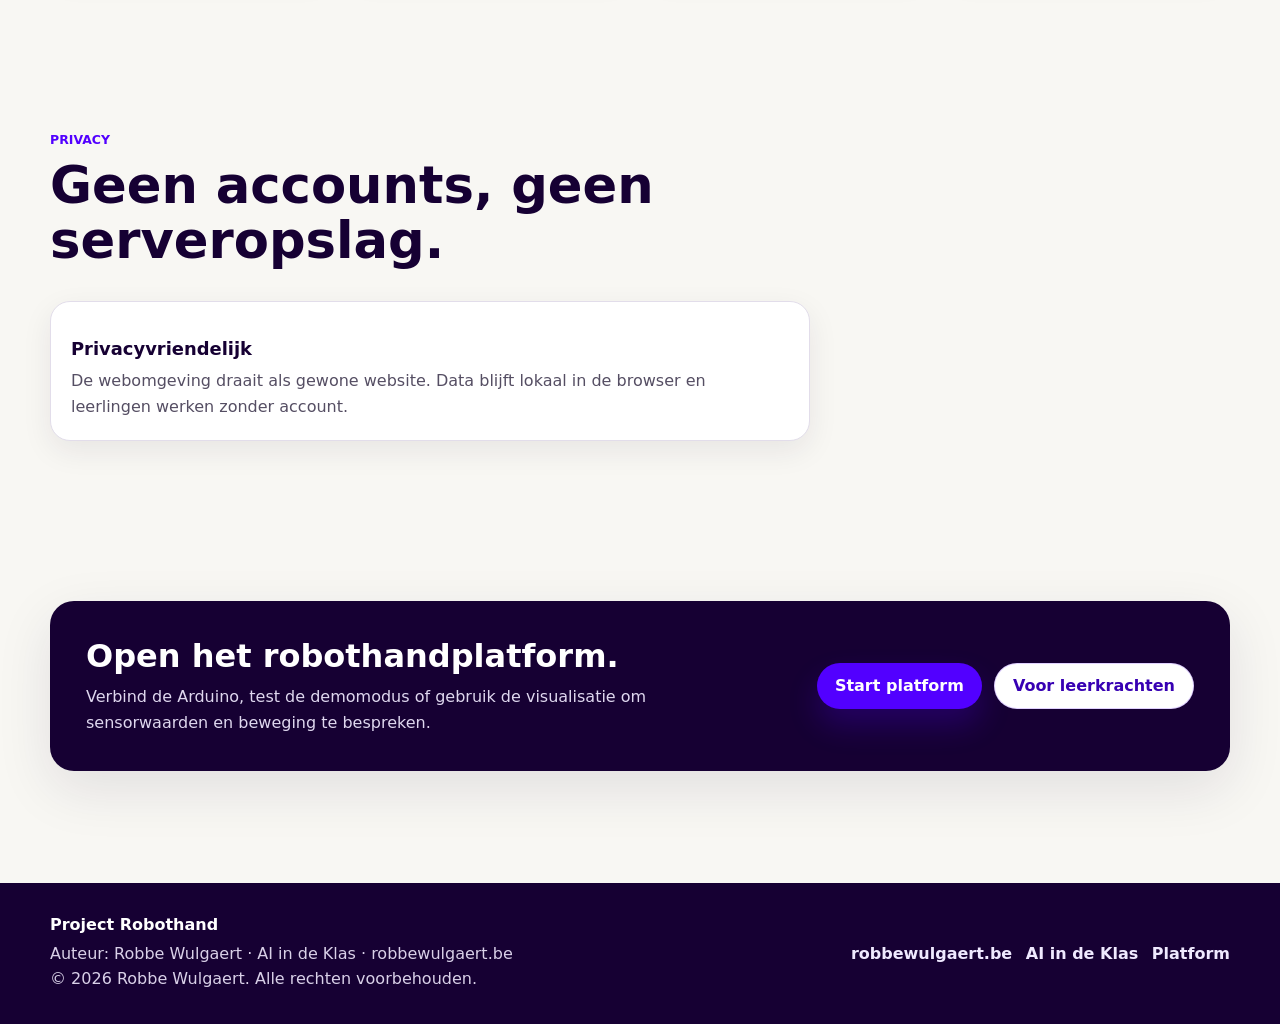
==== commit 1278eb18: "Changes for consistency within product family" ====
--- a/index.html
+++ b/index.html
@@ -70,12 +70,9 @@
       </a>
 
       <div class="nav-links" id="navLinks">
-        <a href="#werking">Werking</a>
-        <a href="#leren">Wat leer je?</a>
+        <a href="#werking">Opdracht</a>
         <a href="#leerlijn">Leerlijn</a>
-        <a href="#klas">Voor leerkrachten</a>
-        <a href="#benodigdheden">Benodigdheden</a>
-        <a href="#privacy">Privacy</a>
+        <a href="#klas">Leerkrachten</a>
       </div>
 
       <div class="nav-actions">
@@ -399,11 +396,13 @@
   "Paginaonderdelen": "Page sections",
   "Taalkeuze": "Language selection",
   "Evaluatie": "Evaluation",
+  "Opdracht": "Assignment",
   "Werking": "How it works",
   "Wat leer je?": "What will you learn?",
   "Onderdelen": "Components",
   "Familie": "Family",
   "Voor leerkrachten": "For teachers",
+  "Leerkrachten": "Teachers",
   "Leerlijn": "Learning path",
   "Benodigdheden": "Materials",
   "Privacy": "Privacy",
--- a/style.css
+++ b/style.css
@@ -2,19 +2,26 @@
 
 :root {
   color-scheme: light;
-  --brand: #5200ff;
-  --brand-dark: #3700b3;
-  --brand-soft: #f7f3ff;
-  --accent: #3dffd0;
+  --brand: #5200FF;
+  --brand-dark: #3700B3;
+  --brand-soft: #F7F3FF;
+  --brand-softer: #F7F3FF;
+  --accent: #3DFFD0;
   --ink: #160033;
-  --text: #1d1930;
-  --muted: #625a72;
-  --line: rgba(82, 0, 255, 0.14);
-  --surface: #ffffff;
-  --surface-soft: #fbfaf7;
+  --text: #1D1930;
+  --muted: #625B70;
+  --line: #E2DDEA;
+  --surface: #FFFFFF;
+  --surface-soft: #F8F7F3;
+  --bg: #F8F7F3;
   --max-width: 1180px;
   --shadow: 0 18px 55px rgba(32, 20, 54, 0.1);
-  --font-body: Inter, Roboto, "Segoe UI", Arial, sans-serif;
+  --font-body: system-ui, -apple-system, "Segoe UI", Arial, sans-serif;
+  --motion-fast: 150ms;
+  --motion-medium: 260ms;
+  --motion-slow: 520ms;
+  --ease-standard: cubic-bezier(0.2, 0, 0, 1);
+  --ease-out: cubic-bezier(0.22, 1, 0.36, 1);
   --font-size-hero: clamp(2.45rem, 7vw, 5.8rem);
   --font-size-section-title: clamp(1.8rem, 4vw, 3.25rem);
   --font-size-lead: clamp(1.05rem, 2vw, 1.32rem);
@@ -425,7 +432,7 @@
 }
 
 .app-page {
-  background: #f4f6f8;
+  background: var(--bg, #F8F7F3);
 }
 
 .app-header,
@@ -436,13 +443,13 @@
 
 /* Delphi-style landing alignment */
 :root {
-  --brand-dark: #3a00b8;
-  --brand-softer: #f7f3ff;
-  --accent: #03ddef;
-  --line: #e2ddea;
-  --surface-soft: #f8f7f3;
+  --brand-dark: #3700B3;
+  --brand-softer: #F7F3FF;
+  --accent: #3DFFD0;
+  --line: #E2DDEA;
+  --surface-soft: #F8F7F3;
   --card-shadow: 0 10px 30px rgba(32, 20, 54, 0.08);
-  --font-body: Roboto, Inter, "Segoe UI", Arial, sans-serif;
+  --font-body: system-ui, -apple-system, "Segoe UI", Arial, sans-serif;
 }
 
 .landing-page {
@@ -493,7 +500,7 @@
   min-height: 46px;
   border-radius: 999px;
   padding: 13px 18px;
-  transition: transform 160ms ease, box-shadow 160ms ease, background 160ms ease, border-color 160ms ease;
+  transition: transform var(--motion-medium) var(--ease-out), box-shadow var(--motion-medium) var(--ease-out), background var(--motion-fast) var(--ease-standard), border-color var(--motion-fast) var(--ease-standard);
   white-space: nowrap;
 }
 
@@ -553,7 +560,7 @@
   color: inherit;
   text-decoration: none;
   box-shadow: 0 10px 28px rgba(82, 0, 255, 0.08);
-  transition: transform 160ms ease, box-shadow 160ms ease, border-color 160ms ease;
+  transition: transform var(--motion-medium) var(--ease-out), box-shadow var(--motion-medium) var(--ease-out), border-color var(--motion-fast) var(--ease-standard);
 }
 
 .tree-node strong {
@@ -1112,7 +1119,7 @@
   stroke-linecap: round;
   stroke-linejoin: round;
   filter: drop-shadow(0 7px 12px rgba(22, 0, 51, 0.14));
-  transition: points 120ms linear;
+  transition: points var(--motion-fast) var(--ease-standard);
 }
 
 .skeleton-joint {
@@ -1180,7 +1187,7 @@
   display: block;
   width: 0;
   height: 100%;
-  transition: width 120ms linear;
+  transition: width var(--motion-fast) var(--ease-standard);
 }
 
 .finger-card small {
@@ -1580,16 +1587,16 @@
 
 /* Platform visual consistency shared with the current landing pages. */
 .app-page {
-  --brand: #5200ff;
-  --brand-dark: #3700b3;
-  --brand-softer: #f7f3ff;
-  --accent: #3dffd0;
-  --bg: #f8f7f3;
-  --surface: #ffffff;
-  --text: #1d1930;
-  --muted: #625b70;
-  --line: #e2ddea;
-  --font-body: Roboto, Inter, "Segoe UI", Arial, sans-serif;
+  --brand: #5200FF;
+  --brand-dark: #3700B3;
+  --brand-softer: #F7F3FF;
+  --accent: #3DFFD0;
+  --bg: #F8F7F3;
+  --surface: #FFFFFF;
+  --text: #1D1930;
+  --muted: #625B70;
+  --line: #E2DDEA;
+  --font-body: system-ui, -apple-system, "Segoe UI", Arial, sans-serif;
   background:
     radial-gradient(circle at top left, rgba(82, 0, 255, 0.08), transparent 34rem),
     linear-gradient(180deg, #ffffff 0%, var(--bg) 100%);
@@ -1615,7 +1622,7 @@
   font-weight: 900;
   line-height: 1;
   text-decoration: none;
-  transition: transform 160ms ease, box-shadow 160ms ease, background 160ms ease, border-color 160ms ease;
+  transition: transform var(--motion-medium) var(--ease-out), box-shadow var(--motion-medium) var(--ease-out), background var(--motion-fast) var(--ease-standard), border-color var(--motion-fast) var(--ease-standard);
   white-space: nowrap;
 }
 
@@ -1771,6 +1778,40 @@
   box-shadow: 0 0 0 3px #ece6fa;
 }
 
+/* Workflow controls follow the shared Smart Plants step-navigation model. */
+.app-page .workflow-step {
+  min-height: 2.5rem;
+  padding: 0.45rem 0.65rem;
+  border-color: rgba(82, 0, 255, 0.32);
+  transition:
+    color var(--motion-fast) var(--ease-standard),
+    background-color var(--motion-fast) var(--ease-standard),
+    border-color var(--motion-fast) var(--ease-standard),
+    box-shadow var(--motion-fast) var(--ease-standard),
+    transform var(--motion-fast) var(--ease-standard);
+}
+
+.app-page .workflow-step:hover,
+.app-page .workflow-step:focus-visible {
+  border-color: var(--brand);
+  background: var(--brand-softer);
+  color: var(--brand-dark);
+  transform: translateY(-2px);
+}
+
+.app-page .workflow-step:focus-visible {
+  outline: 3px solid rgba(61, 255, 208, 0.6);
+  outline-offset: 2px;
+}
+
+.app-page .workflow-step.is-active:hover,
+.app-page .workflow-step.is-active:focus-visible,
+.app-page .workflow-step.is-complete:hover,
+.app-page .workflow-step.is-complete:focus-visible {
+  background: var(--brand);
+  color: #fff;
+}
+
 .app-page .control-panel .toolbar,
 .app-page .connected-fingers-heading .toolbar {
   column-gap: 1.05rem;
@@ -1782,3 +1823,50 @@
     padding: 0.8rem 1.2rem;
   }
 }
+
+/* Smart Plants public UI baseline. */
+body,
+button,
+input,
+select,
+textarea,
+table {
+  font-family: system-ui, -apple-system, "Segoe UI", Arial, sans-serif;
+}
+
+h1,
+h2,
+h3,
+h4,
+h5,
+h6,
+label,
+button,
+th,
+td,
+table {
+  letter-spacing: 0;
+}
+
+code,
+pre,
+kbd,
+samp {
+  font-family: ui-monospace, SFMono-Regular, Consolas, "Liberation Mono", monospace;
+}
+
+.landing-page,
+.app-page {
+  background: var(--bg);
+}
+
+@media (prefers-reduced-motion: reduce) {
+  *,
+  *::before,
+  *::after {
+    animation-duration: 0.01ms !important;
+    animation-iteration-count: 1 !important;
+    scroll-behavior: auto !important;
+    transition-duration: 0.01ms !important;
+  }
+}
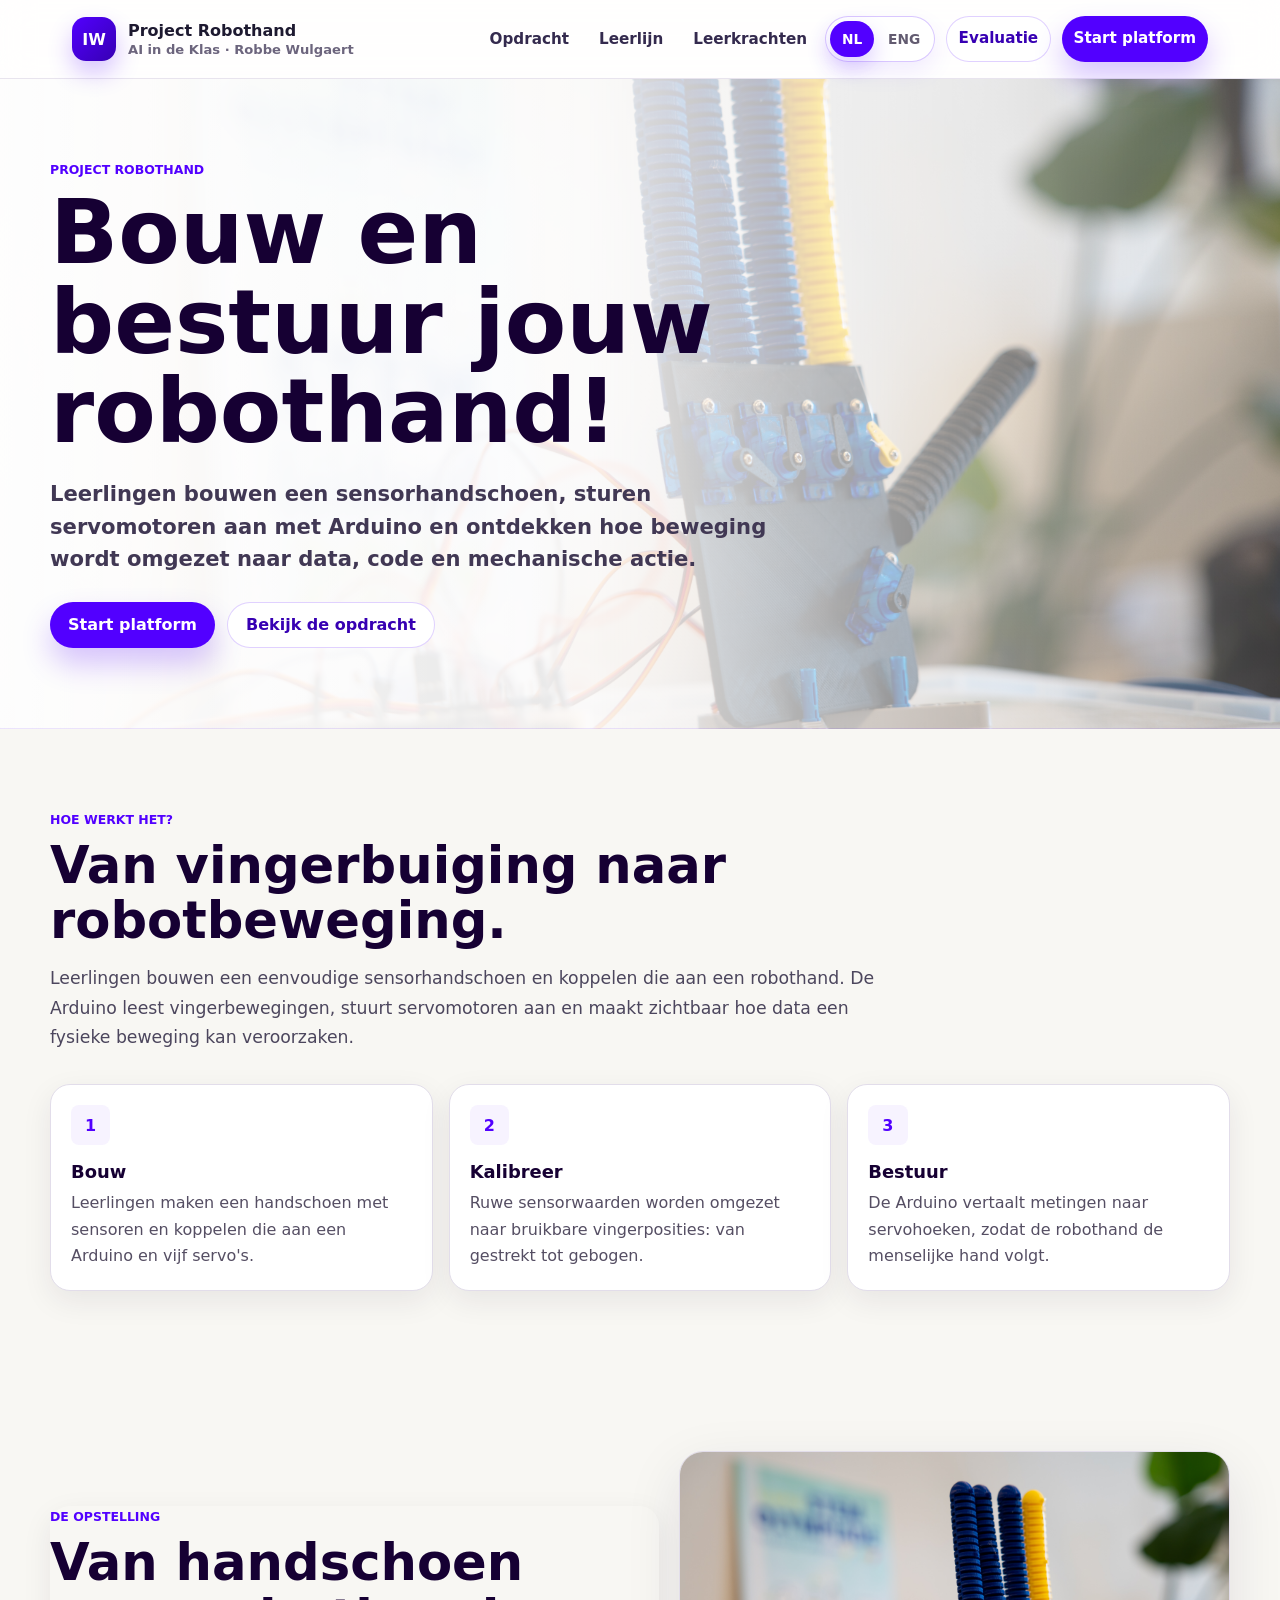
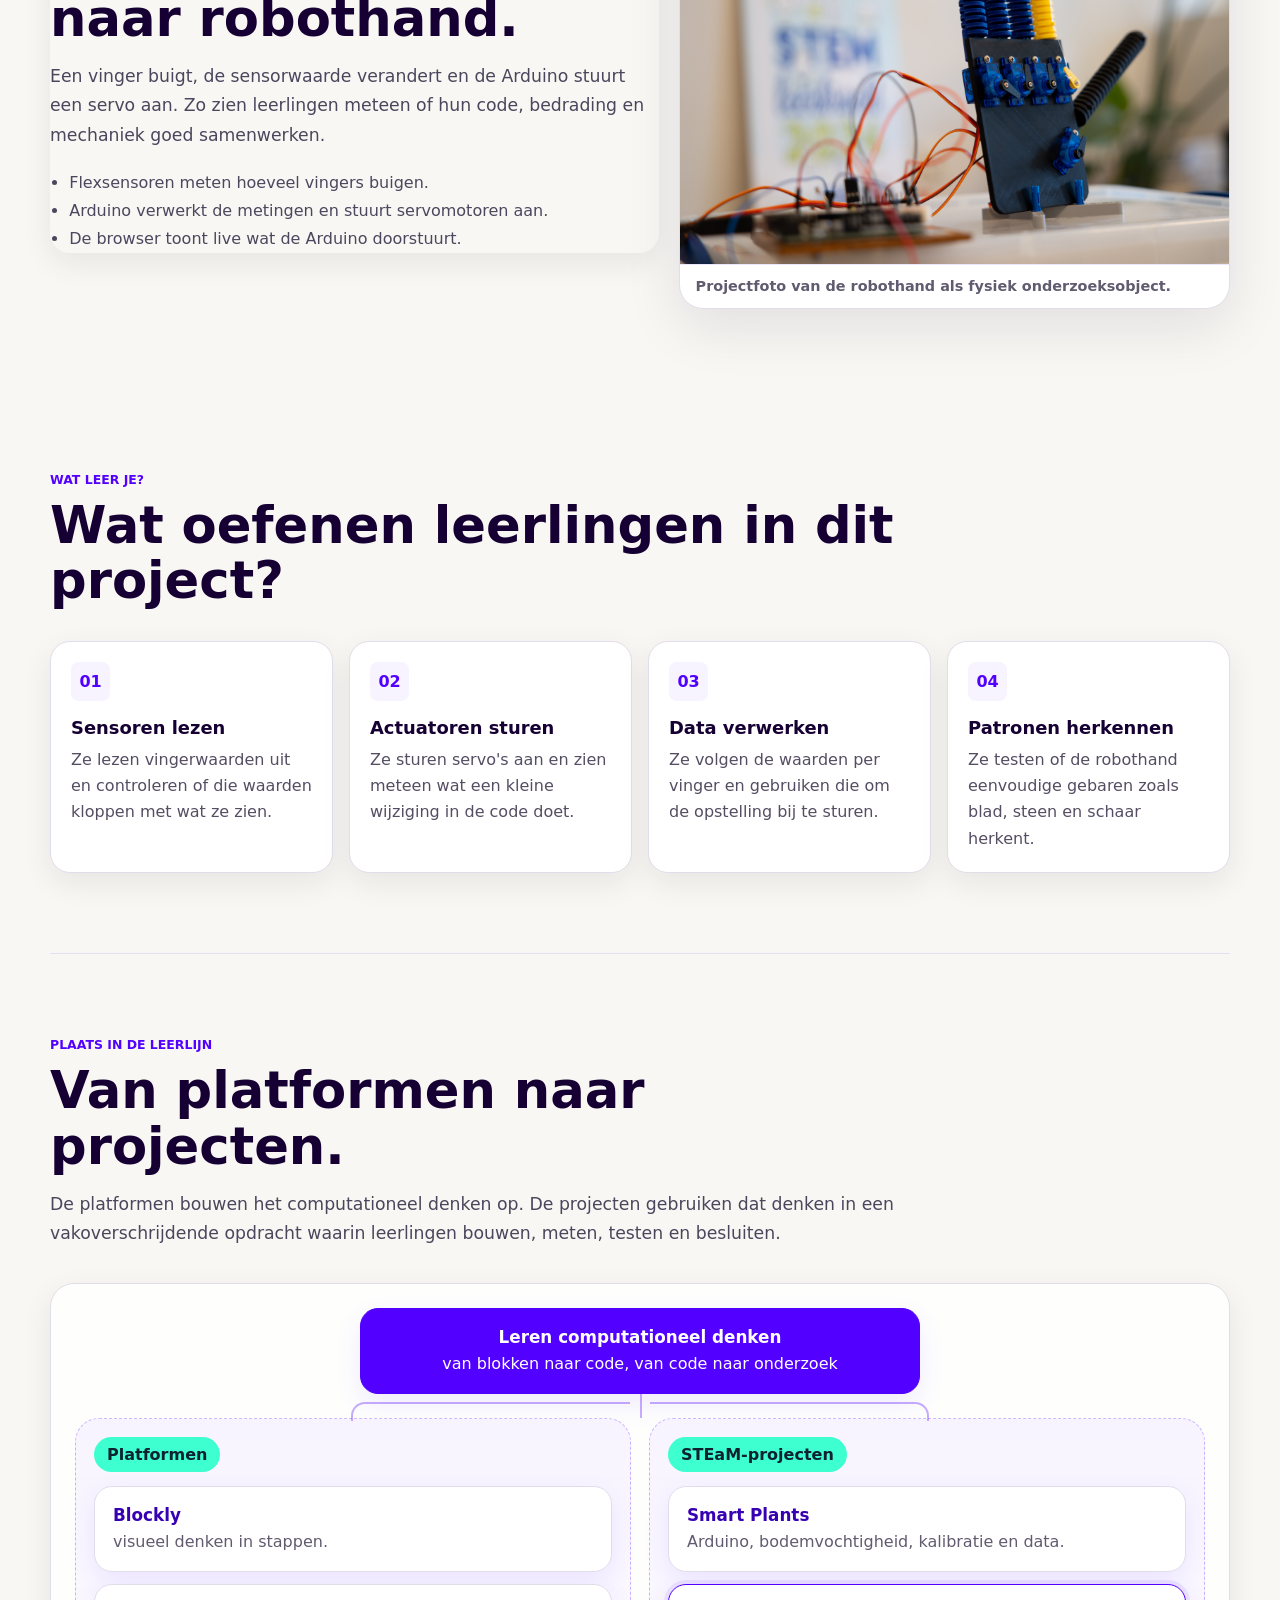
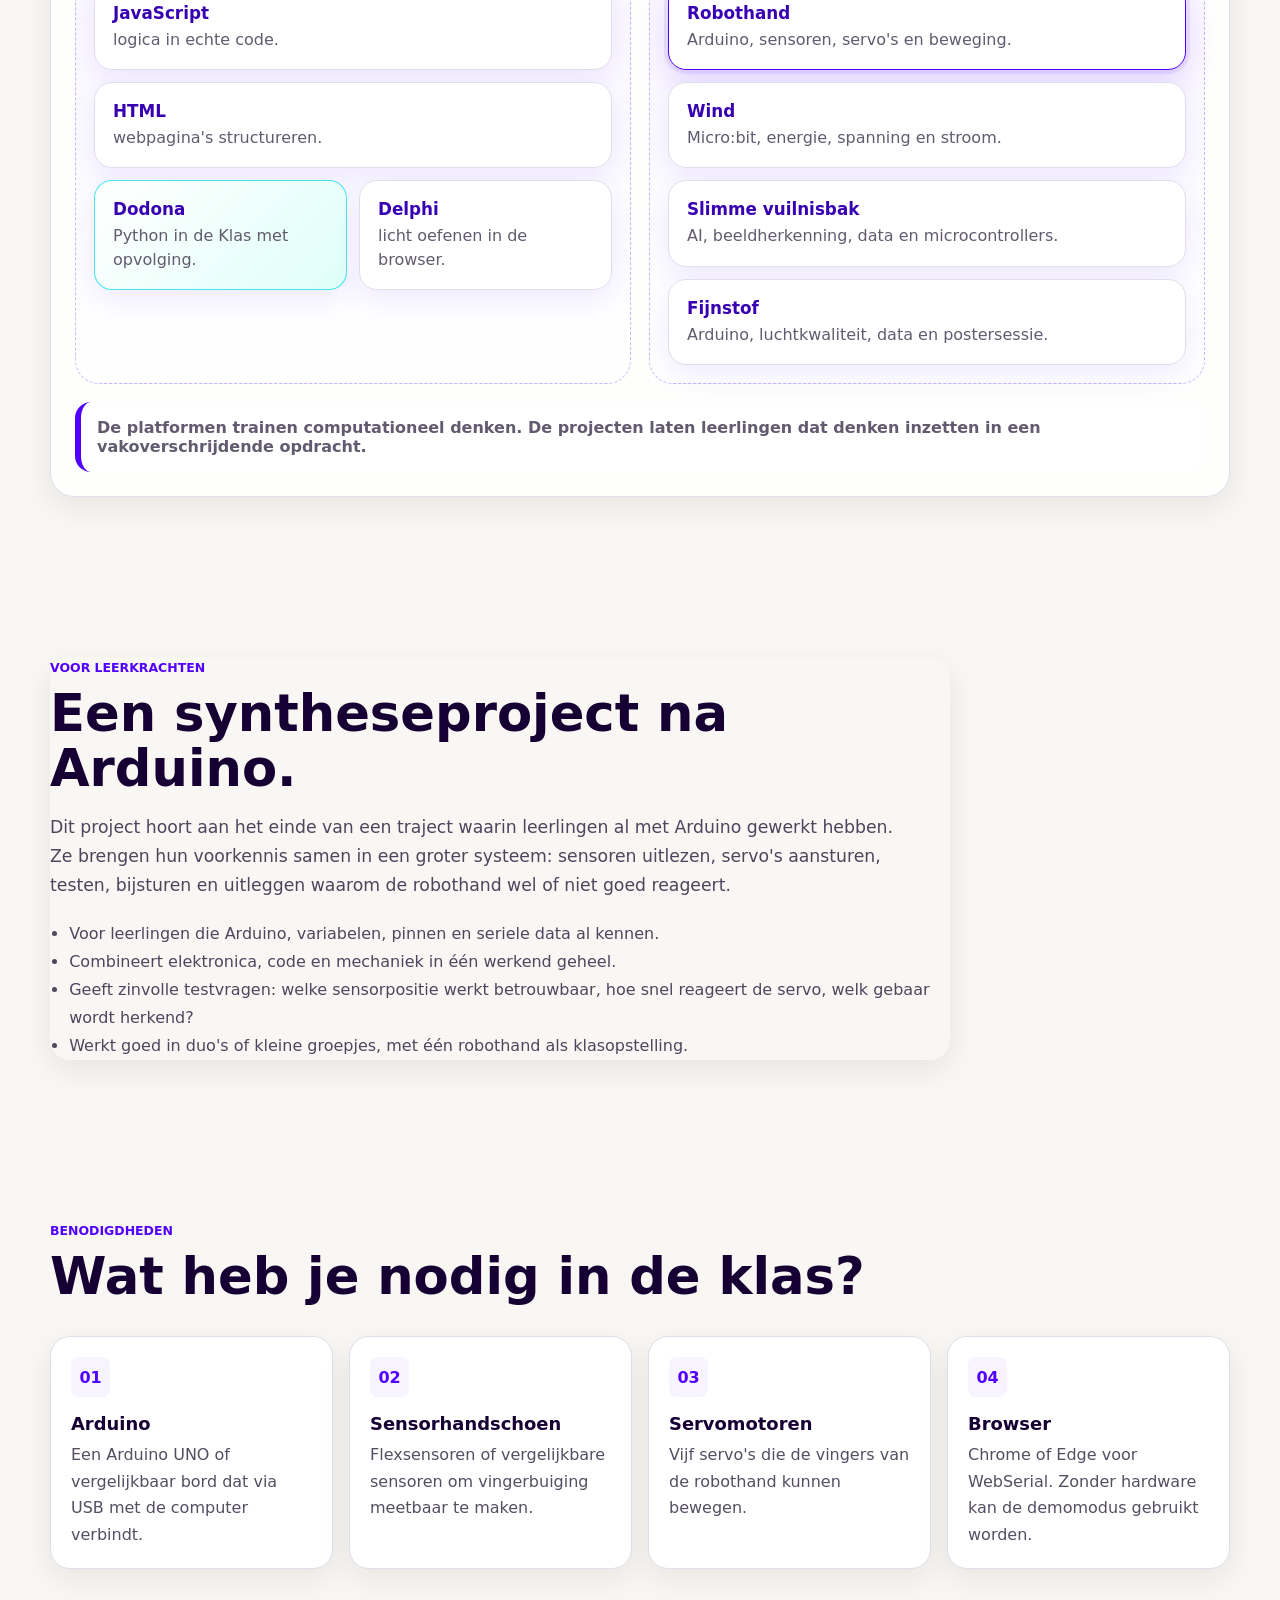
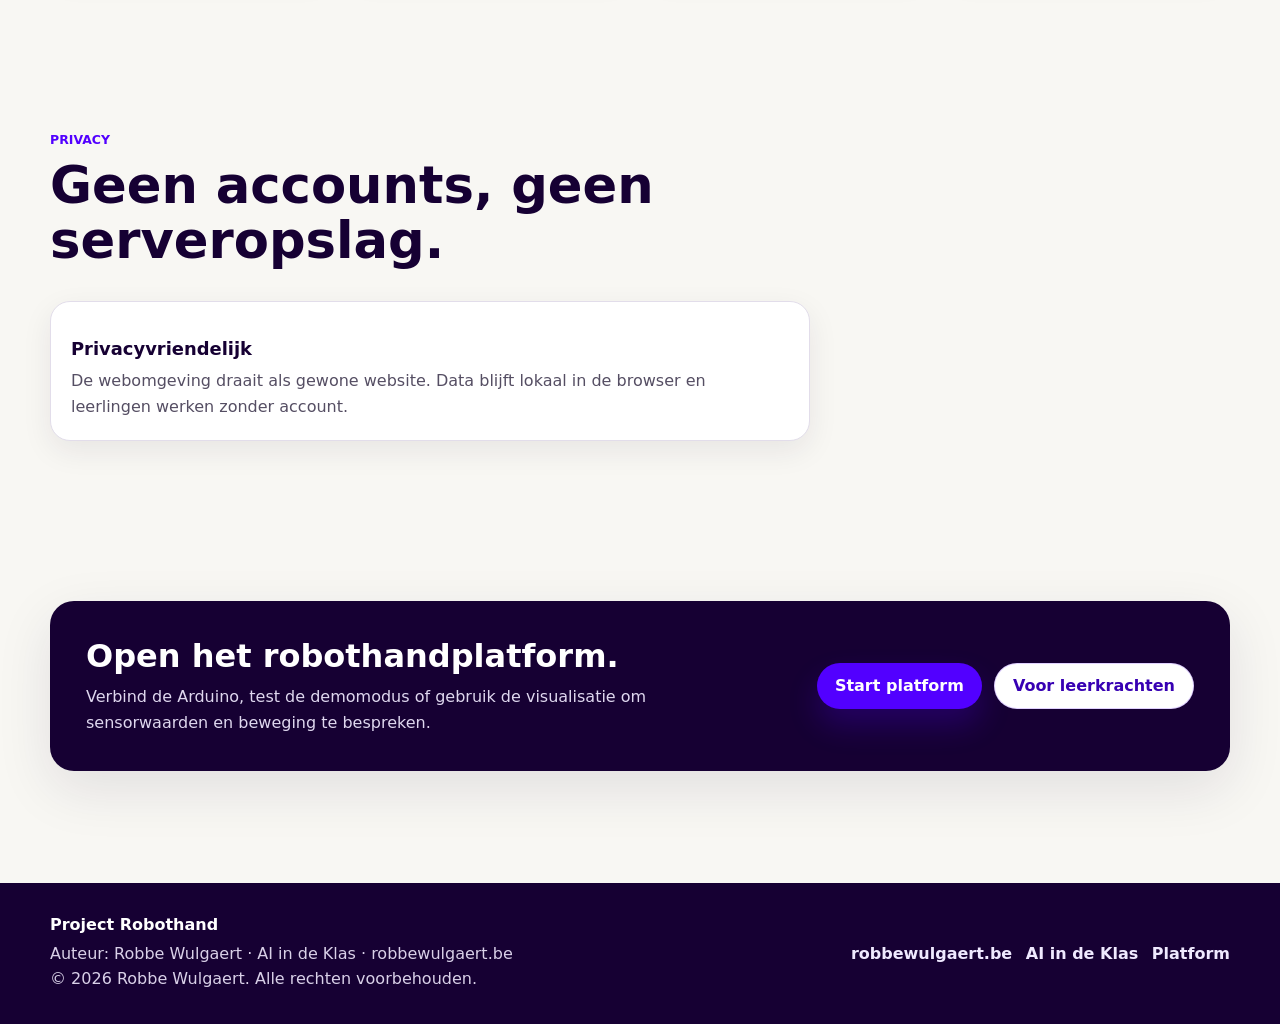
==== commit 95756b38: "Fixing mobile headers" ====
--- a/index.html
+++ b/index.html
@@ -51,9 +51,6 @@
   outline: 3px solid rgba(61, 255, 208, 0.75);
   outline-offset: 2px;
 }
-@media (max-width: 760px) {
-  .language-toggle { order: 2; }
-}
 </style>
 </head>
 <body class="landing-page">
@@ -61,6 +58,9 @@
 
   <header class="site-header">
     <nav class="nav" aria-label="Hoofdnavigatie">
+      <button class="menu-button" id="menuButton" type="button" aria-label="Navigatiemenu openen" aria-expanded="false" aria-controls="navLinks" aria-haspopup="true">
+        <span class="menu-icon" aria-hidden="true"></span>
+      </button>
       <a class="brand-link" href="#top" aria-label="Project Robothand">
         <span class="brand-mark">IW</span>
         <span class="brand-copy">
@@ -70,21 +70,19 @@
       </a>
 
       <div class="nav-links" id="navLinks">
-        <a href="#werking">Opdracht</a>
-        <a href="#leerlijn">Leerlijn</a>
-        <a href="#klas">Leerkrachten</a>
-      </div>
-
-      <div class="nav-actions">
-        <div class="language-toggle" role="group" aria-label="Taalkeuze">
-          <button type="button" class="is-active" data-language-choice="nl" aria-pressed="true">NL</button>
-          <button type="button" data-language-choice="en" aria-pressed="false">ENG</button>
-        </div>
-        <a class="btn btn-secondary" href="evaluatie.html">Evaluatie</a>
-        <a class="btn btn-primary" href="platform.html">Start platform</a>
-        <button class="menu-button" id="menuButton" type="button" aria-expanded="false" aria-controls="navLinks">
-          Menu
-        </button>
+        <div class="nav-bookmarks">
+          <a href="#werking">Opdracht</a>
+          <a href="#leerlijn">Leerlijn</a>
+          <a href="#klas">Leerkrachten</a>
+        </div>
+        <div class="nav-actions">
+          <div class="language-toggle" role="group" aria-label="Taalkeuze">
+            <button type="button" class="is-active" data-language-choice="nl" aria-pressed="true">NL</button>
+            <button type="button" data-language-choice="en" aria-pressed="false">ENG</button>
+          </div>
+          <a class="btn btn-secondary" href="evaluatie.html">Evaluatie</a>
+          <a class="btn btn-primary" href="platform.html">Start platform</a>
+        </div>
       </div>
     </nav>
   </header>
@@ -374,17 +372,45 @@
     const menuButton = document.getElementById("menuButton");
     const navLinks = document.getElementById("navLinks");
 
-    menuButton?.addEventListener("click", () => {
-      const isOpen = navLinks.classList.toggle("is-open");
-      menuButton.setAttribute("aria-expanded", String(isOpen));
-    });
-
-    navLinks?.addEventListener("click", (event) => {
-      if (event.target instanceof HTMLAnchorElement) {
-        navLinks.classList.remove("is-open");
-        menuButton.setAttribute("aria-expanded", "false");
-      }
-    });
+    if (menuButton && navLinks) {
+      const setMenuState = (isOpen, restoreFocus = false, focusFirstLink = false) => {
+        navLinks.classList.toggle("is-open", isOpen);
+        menuButton.setAttribute("aria-expanded", String(isOpen));
+        const isEnglish = document.documentElement.lang.startsWith("en");
+        menuButton.setAttribute("aria-label", isOpen
+          ? (isEnglish ? "Close navigation menu" : "Navigatiemenu sluiten")
+          : (isEnglish ? "Open navigation menu" : "Navigatiemenu openen"));
+        if (isOpen && focusFirstLink) navLinks.querySelector("a")?.focus();
+        if (!isOpen && restoreFocus) menuButton.focus();
+      };
+
+      menuButton.addEventListener("click", () => {
+        const isOpening = menuButton.getAttribute("aria-expanded") !== "true";
+        setMenuState(isOpening, false, true);
+      });
+
+      navLinks.addEventListener("click", (event) => {
+        if (event.target instanceof HTMLAnchorElement) setMenuState(false);
+      });
+
+      document.addEventListener("click", (event) => {
+        if (menuButton.getAttribute("aria-expanded") === "true"
+          && !navLinks.contains(event.target)
+          && !menuButton.contains(event.target)) {
+          setMenuState(false);
+        }
+      });
+
+      document.addEventListener("keydown", (event) => {
+        if (event.key === "Escape" && menuButton.getAttribute("aria-expanded") === "true") {
+          setMenuState(false, true);
+        }
+      });
+
+      window.addEventListener("resize", () => {
+        if (window.matchMedia("(min-width: 761px)").matches) setMenuState(false);
+      });
+    }
   </script>
 <script id="language-toggle-script">
 (() => {
@@ -395,6 +421,8 @@
   "Hoofdnavigatie": "Main navigation",
   "Paginaonderdelen": "Page sections",
   "Taalkeuze": "Language selection",
+  "Navigatiemenu openen": "Open navigation menu",
+  "Navigatiemenu sluiten": "Close navigation menu",
   "Evaluatie": "Evaluation",
   "Opdracht": "Assignment",
   "Werking": "How it works",
--- a/style.css
+++ b/style.css
@@ -1503,6 +1503,81 @@
   }
 }
 
+@media (max-width: 760px) {
+  .nav {
+    justify-content: flex-start;
+    flex-wrap: wrap;
+    gap: 12px;
+  }
+
+  .menu-button {
+    width: 46px;
+    min-width: 46px;
+    height: 46px;
+    min-height: 46px;
+    display: inline-grid;
+    place-items: center;
+    padding: 0;
+    border-radius: 50%;
+  }
+
+  .menu-icon,
+  .menu-icon::before,
+  .menu-icon::after {
+    display: block;
+    width: 20px;
+    height: 2px;
+    border-radius: 999px;
+    background: currentColor;
+  }
+
+  .menu-icon { position: relative; }
+  .menu-icon::before,
+  .menu-icon::after { content: ""; position: absolute; left: 0; }
+  .menu-icon::before { top: -6px; }
+  .menu-icon::after { top: 6px; }
+
+  .brand-link {
+    min-width: 0;
+    flex: 1 1 0;
+  }
+
+  .nav-actions {
+    display: grid;
+    width: 100%;
+    justify-content: stretch;
+    gap: 8px;
+  }
+
+  .nav-links {
+    display: none;
+    order: 3;
+    width: 100%;
+    justify-content: flex-start;
+    padding: 0.5rem 0 0.2rem;
+  }
+
+  .nav-links.is-open {
+    display: grid;
+    grid-template-columns: 1fr;
+    gap: 14px;
+  }
+
+  .nav-bookmarks {
+    display: grid;
+    gap: 8px;
+  }
+
+  .nav-bookmarks a { padding: 12px; }
+  .nav-actions .language-toggle { justify-self: start; }
+}
+
+.nav-bookmarks {
+  display: flex;
+  align-items: center;
+  gap: 6px;
+}
+
 @media (max-width: 560px) {
   .app-header {
     align-items: flex-start;
@@ -1529,22 +1604,9 @@
     min-width: 0;
   }
 
+  .brand-mark,
   .brand-subtitle {
     display: none;
-  }
-
-  .nav-links {
-    display: none;
-    padding: 0.5rem 0 0.2rem;
-  }
-
-  .nav-links.is-open {
-    display: grid;
-    grid-template-columns: 1fr;
-  }
-
-  .menu-button {
-    display: inline-flex;
   }
 
   .landing-hero {
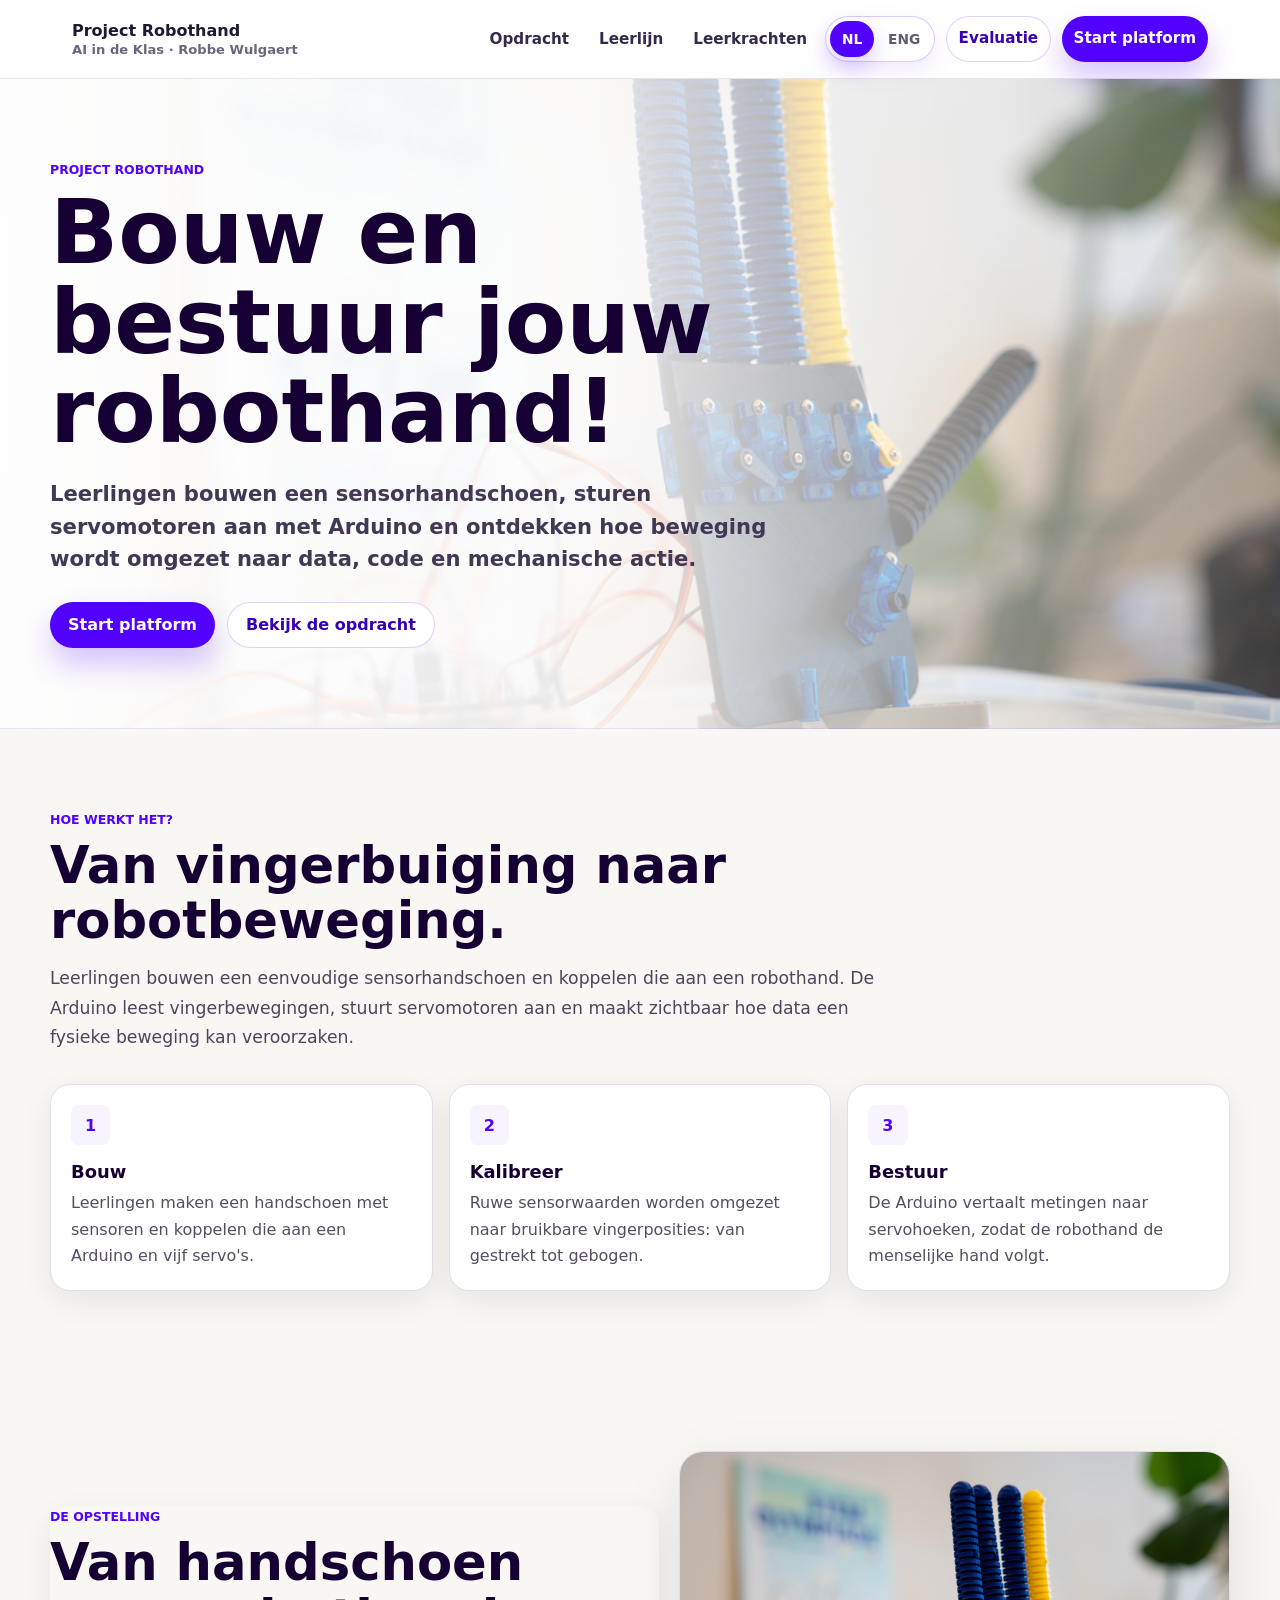
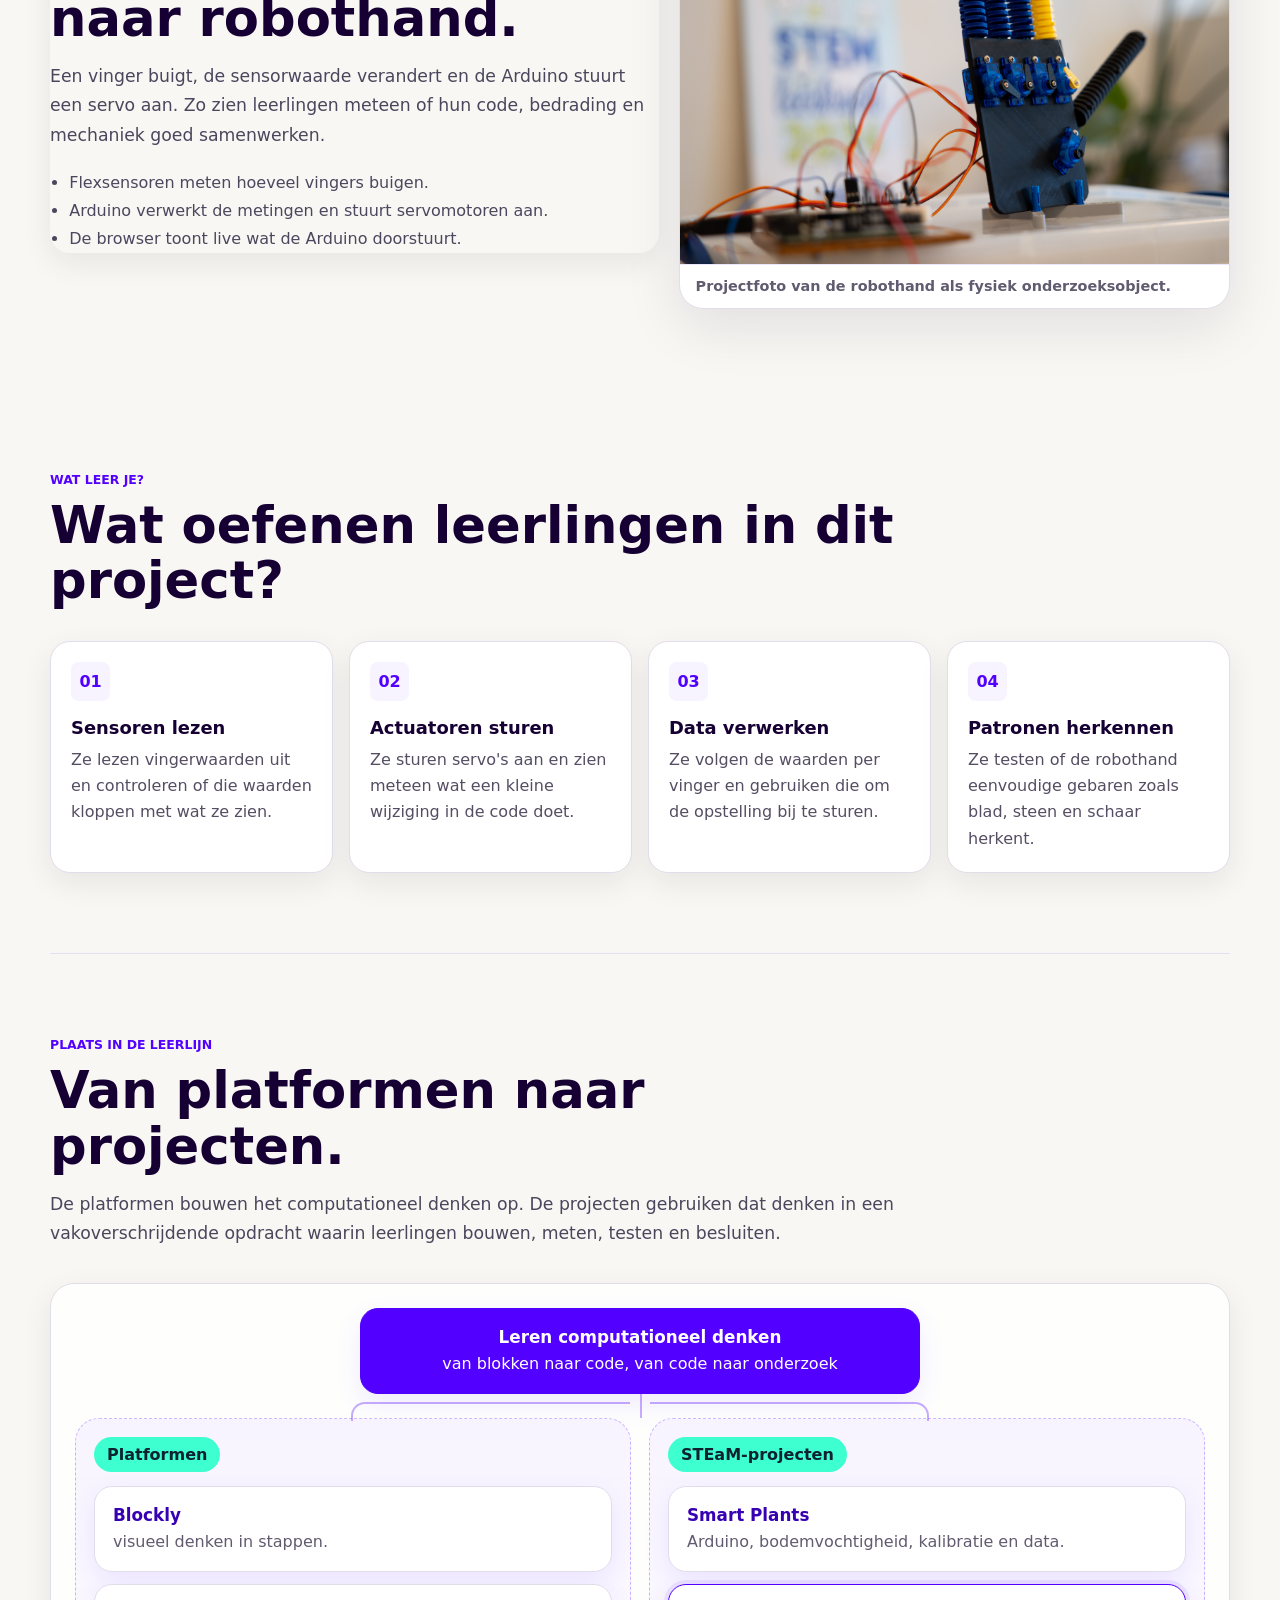
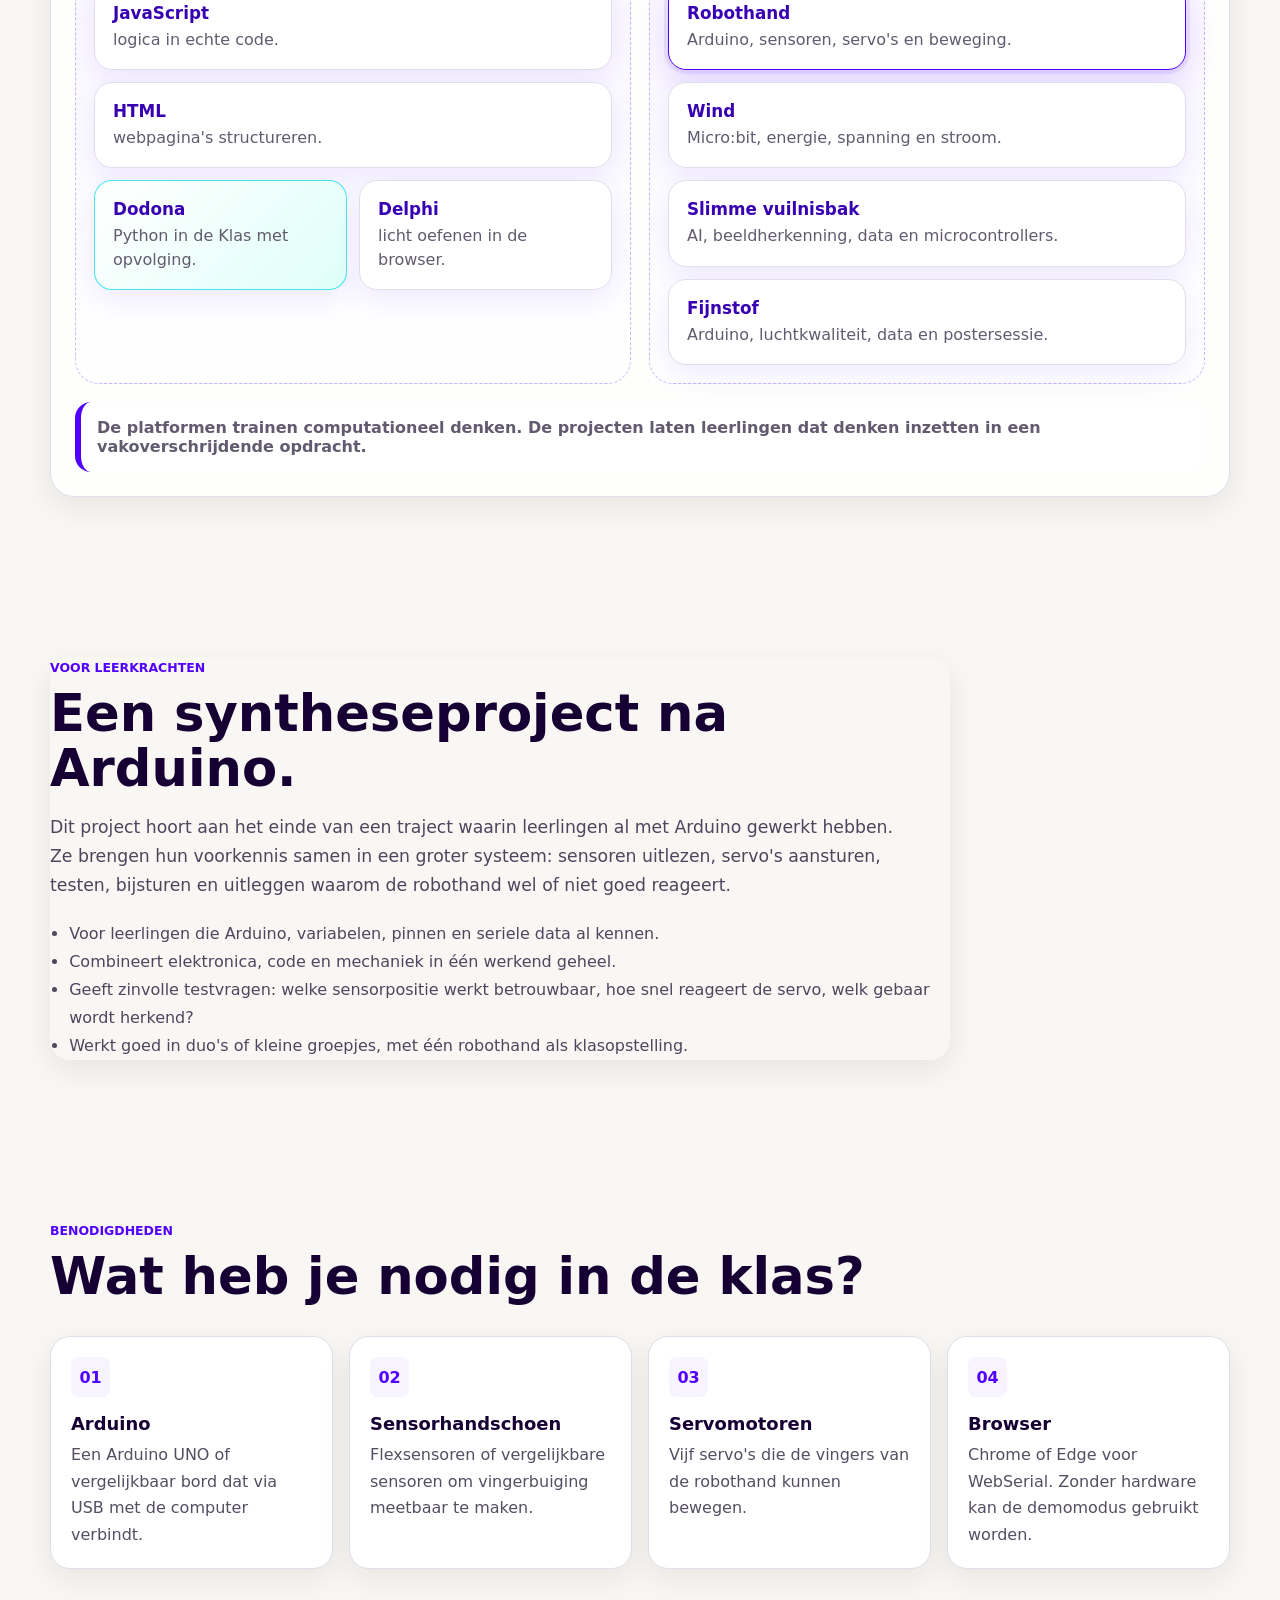
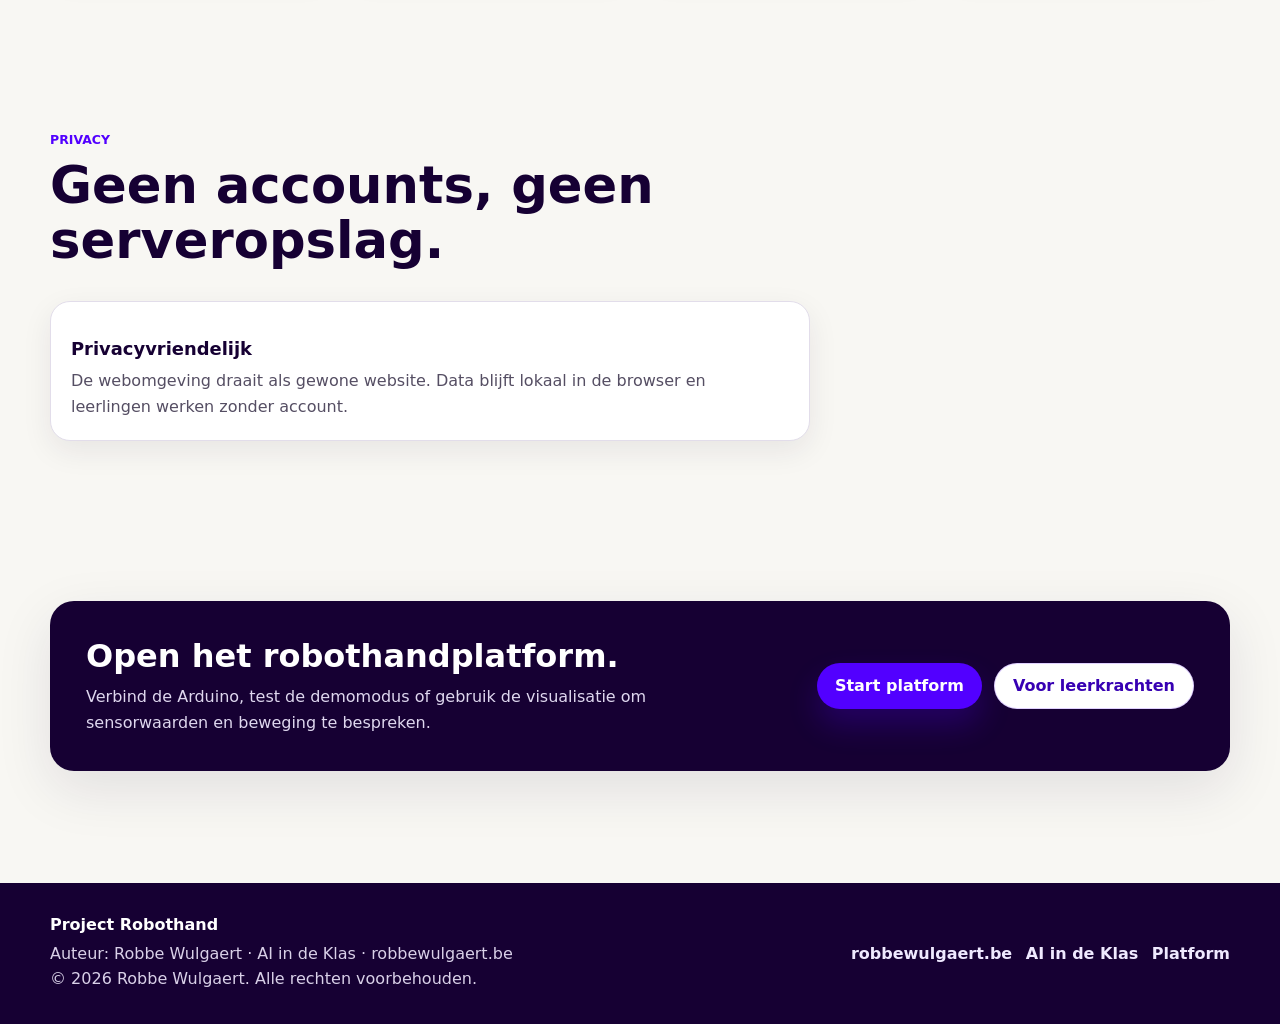
==== commit 82012ef6: "Update header" ====
--- a/index.html
+++ b/index.html
@@ -62,7 +62,6 @@
         <span class="menu-icon" aria-hidden="true"></span>
       </button>
       <a class="brand-link" href="#top" aria-label="Project Robothand">
-        <span class="brand-mark">IW</span>
         <span class="brand-copy">
           <span class="brand-title">Project Robothand</span>
           <span class="brand-subtitle">AI in de Klas · Robbe Wulgaert</span>
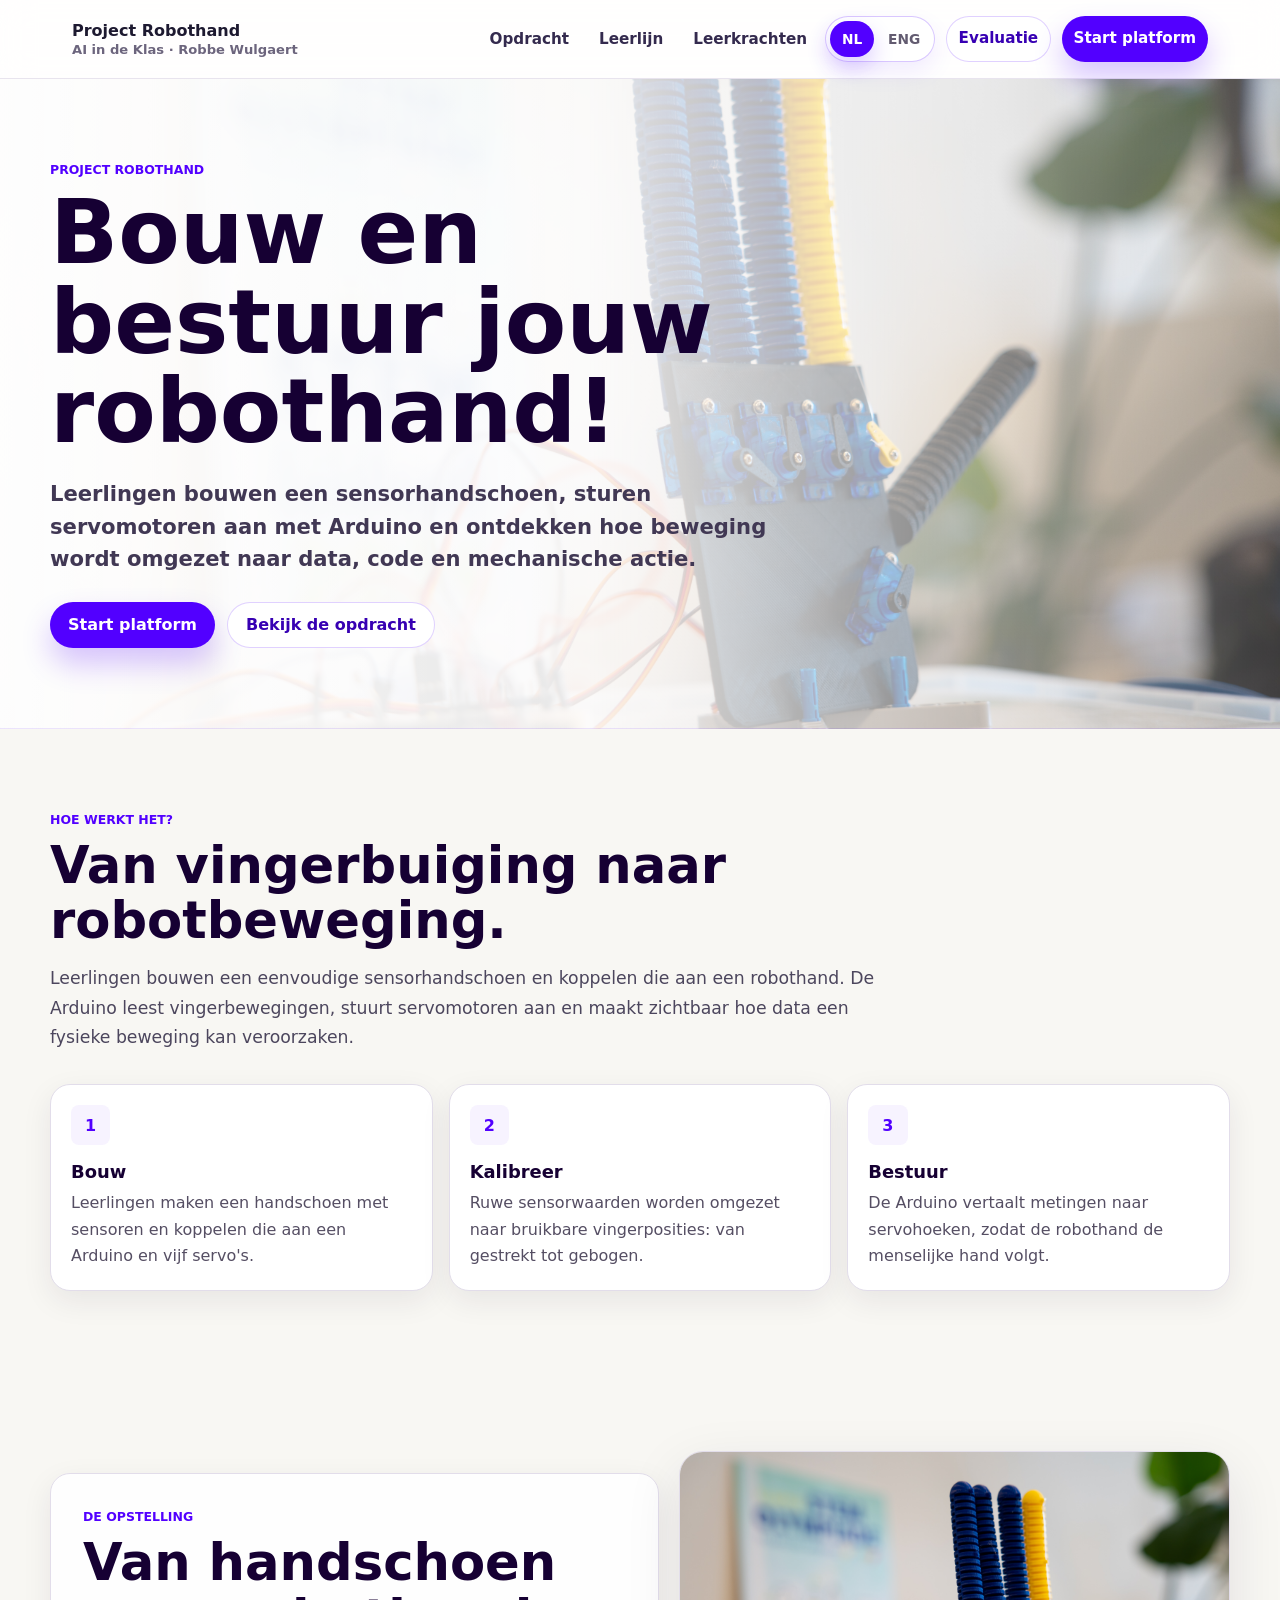
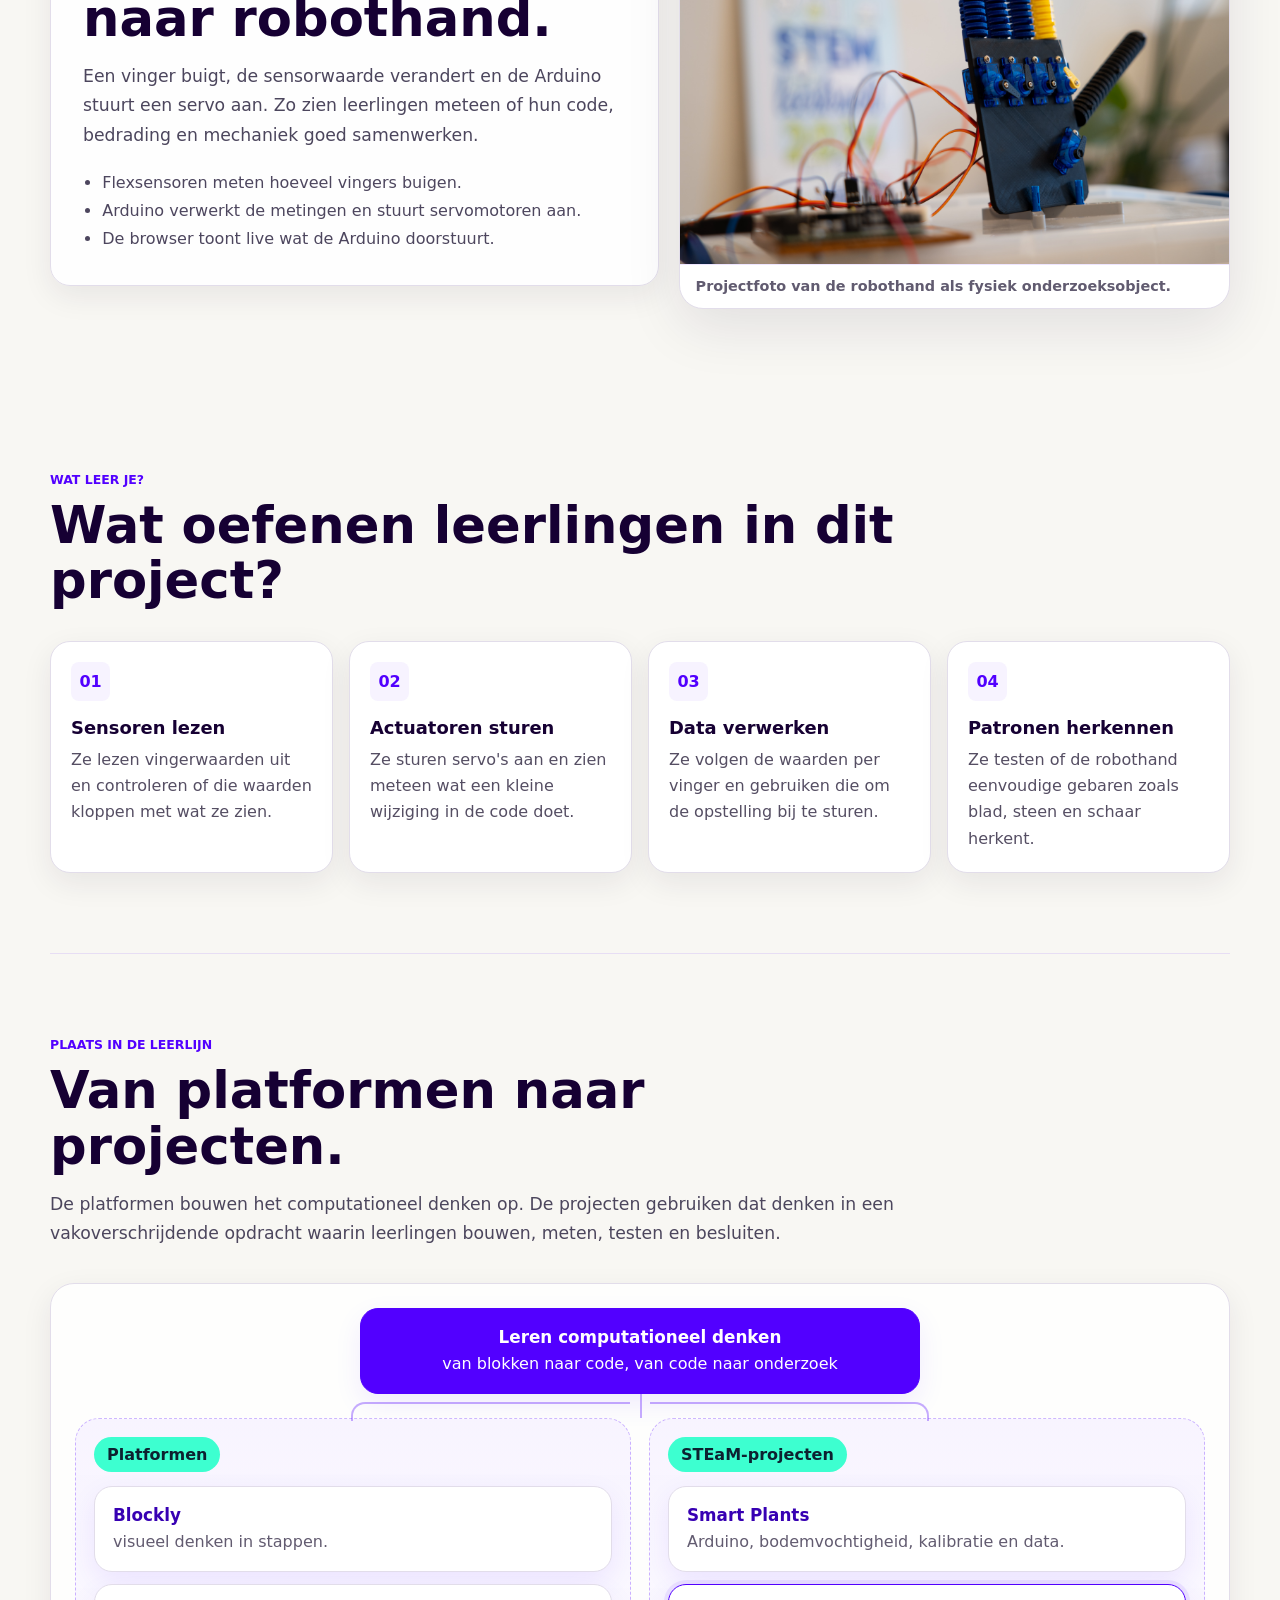
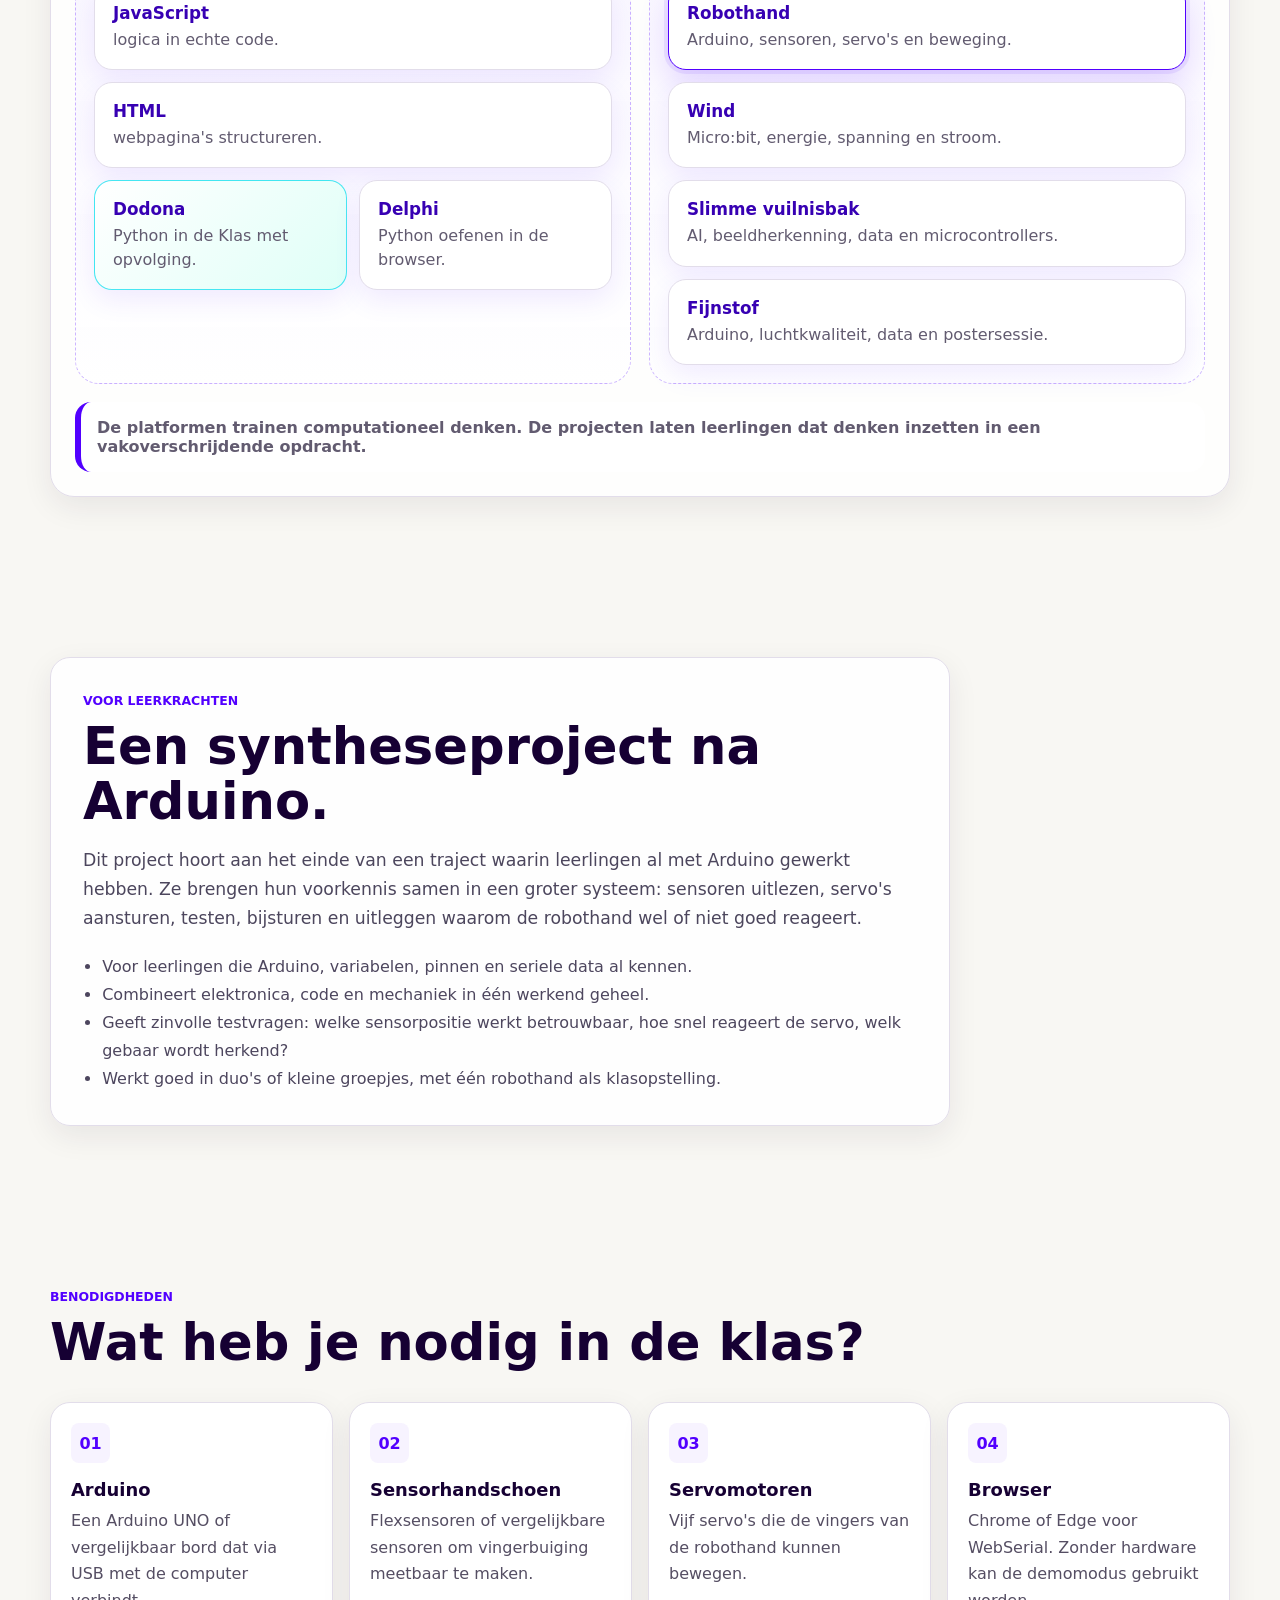
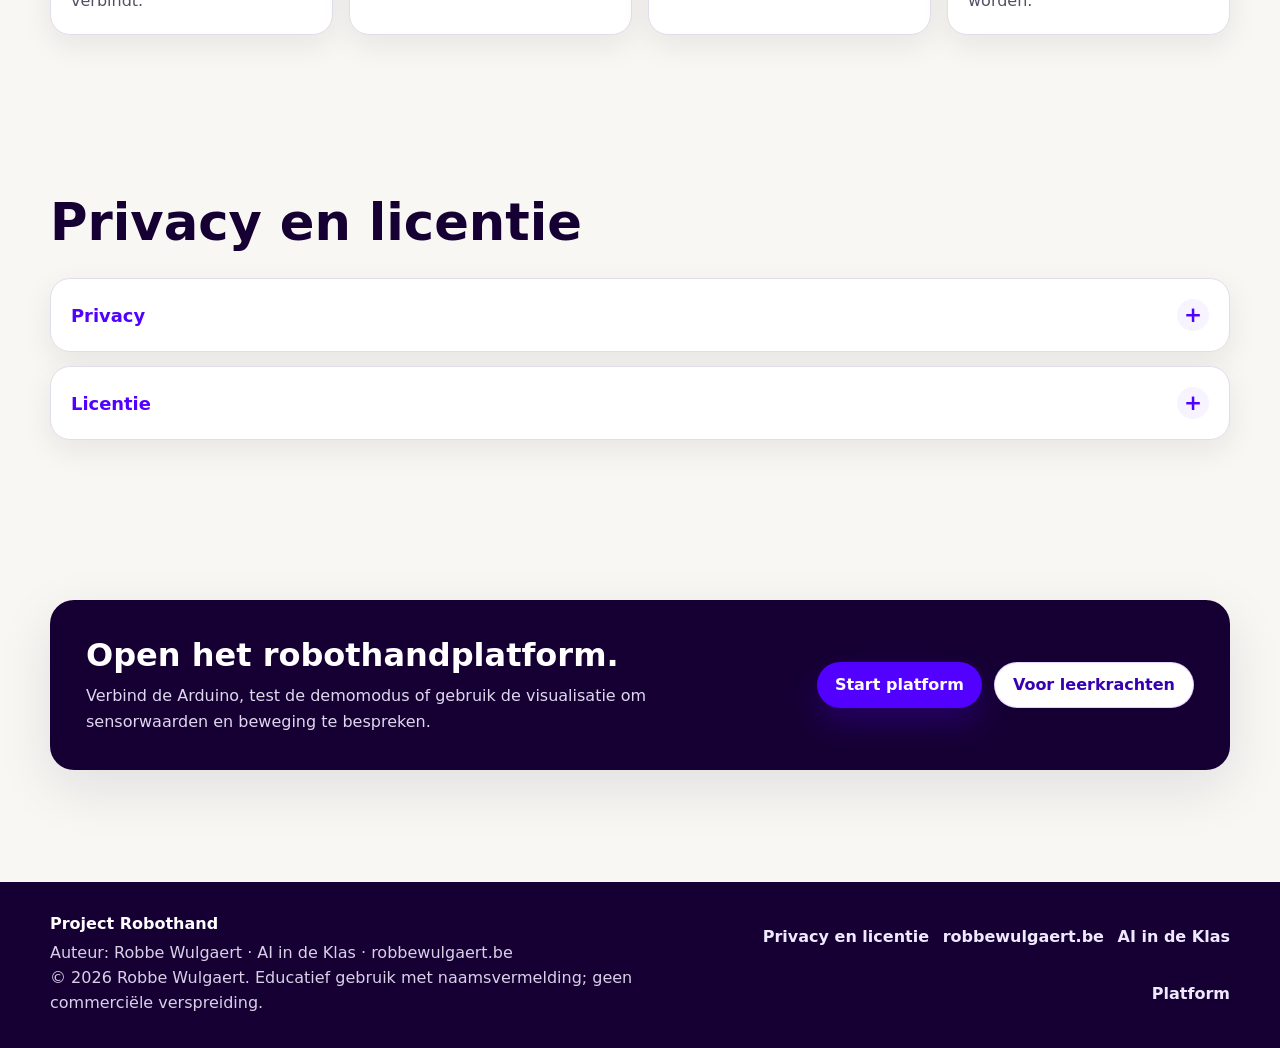
==== commit c861cba1: "Adding CSS and license info" ====
--- a/index.html
+++ b/index.html
@@ -14,6 +14,19 @@
   />
   <meta name="author" content="Robbe Wulgaert, AI in de Klas, robbewulgaert.be" />
   <meta name="copyright" content="Copyright (c) 2026 Robbe Wulgaert" />
+  <meta name="robots" content="index, follow" />
+  <link rel="canonical" href="https://robbew.github.io/robothand/" />
+  <meta property="og:type" content="website" />
+  <meta property="og:locale" content="nl_BE" />
+  <meta property="og:site_name" content="AI in de Klas" />
+  <meta property="og:title" content="Project Robothand" />
+  <meta property="og:description" content="Onderzoek met Arduino, sensoren en servomotoren hoe een robothand menselijke beweging kan nabootsen." />
+  <meta property="og:url" content="https://robbew.github.io/robothand/" />
+  <meta property="og:image" content="https://robbew.github.io/robothand/media/landing_page_photo.jpg" />
+  <meta name="twitter:card" content="summary_large_image" />
+  <meta name="twitter:title" content="Project Robothand" />
+  <meta name="twitter:description" content="Onderzoek met Arduino, sensoren en servomotoren hoe een robothand menselijke beweging kan nabootsen." />
+  <meta name="twitter:image" content="https://robbew.github.io/robothand/media/landing_page_photo.jpg" />
 
   <link rel="icon" type="image/png" href="favicon.png">
   <link rel="shortcut icon" type="image/png" href="favicon.png">
@@ -234,7 +247,7 @@
                 </a>
                 <a class="tree-node" href="https://robbew.github.io/delphi/" target="_blank" rel="noopener">
                   <strong>Delphi</strong>
-                  <span>licht oefenen in de browser.</span>
+                  <span>Python oefenen in de browser.</span>
                 </a>
               </div>
             </div>
@@ -319,17 +332,23 @@
       </div>
     </section>
 
-    <section class="section" id="privacy">
-      <p class="section-kicker">Privacy</p>
-      <h2 class="section-title">Geen accounts, geen serveropslag.</h2>
-      <div class="privacy-grid">
-        <article class="feature-card">
-          <h3 class="card-title">Privacyvriendelijk</h3>
-          <p class="card-copy">
-            De webomgeving draait als gewone website. Data blijft lokaal in de browser en leerlingen
-            werken zonder account.
-          </p>
-        </article>
+    <section class="section" id="privacy-license">
+      <h2 class="section-title">Privacy en licentie</h2>
+      <div class="privacy-license-list">
+        <details class="feature-card privacy-license-details">
+          <summary>Privacy</summary>
+          <div class="privacy-license-content">
+            <p class="card-copy">Dit project gebruikt geen eigen analytics of advertentiecookies. Invoer, voortgang en sensorgegevens worden in de browser verwerkt en kunnen lokaal op het toestel worden bewaard. Een download of export gebeurt alleen wanneer de gebruiker die zelf start. Toegang tot aangesloten hardware gebeurt alleen na toestemming in de browser. GitHub Pages registreert het IP-adres van bezoekers voor beveiligingsdoeleinden; externe diensten vallen onder het privacybeleid van hun aanbieder.</p>
+            <p class="card-copy"><a href="https://docs.github.com/en/pages/getting-started-with-github-pages/what-is-github-pages#data-collection">Lees hoe GitHub Pages technische bezoekgegevens verwerkt.</a></p>
+          </div>
+        </details>
+        <details class="feature-card privacy-license-details">
+          <summary>Licentie</summary>
+          <div class="privacy-license-content">
+            <p class="card-copy">Het oorspronkelijke projectmateriaal van Robbe Wulgaert mag gratis worden gebruikt, gekopieerd en aangepast voor onderwijs, op voorwaarde dat “Robbe Wulgaert – AI in de Klas” duidelijk zichtbaar wordt vermeld, bij voorkeur met een link naar het oorspronkelijke project. Commerciële verkoop, betaalde verspreiding, sublicentiëring of herverpakking als commercieel product is niet toegestaan zonder voorafgaande schriftelijke toestemming. Componenten van derden blijven onder hun eigen licenties vallen.</p>
+            <p class="card-copy"><a href="LICENSE.md">Lees de volledige licentievoorwaarden.</a></p>
+          </div>
+        </details>
       </div>
     </section>
 
@@ -355,11 +374,12 @@
         <div class="footer-title">Project Robothand</div>
         <p>
           Auteur: Robbe Wulgaert · AI in de Klas · robbewulgaert.be<br />
-          © 2026 Robbe Wulgaert. Alle rechten voorbehouden.
+          © 2026 Robbe Wulgaert. Educatief gebruik met naamsvermelding; geen commerciële verspreiding.
         </p>
       </div>
 
       <div class="footer-links" aria-label="Footerlinks">
+        <a href="#privacy-license">Privacy en licentie</a>
         <a href="https://www.robbewulgaert.be">robbewulgaert.be</a>
         <a href="https://www.aiindeklas.be">AI in de Klas</a>
         <a href="platform.html">Platform</a>
@@ -415,6 +435,13 @@
 (() => {
   const LANGUAGE_KEY = "aiindeklas:index-language";
   const TRANSLATIONS = {
+  "Privacy en licentie": "Privacy and licence",
+  "Dit project gebruikt geen eigen analytics of advertentiecookies. Invoer, voortgang en sensorgegevens worden in de browser verwerkt en kunnen lokaal op het toestel worden bewaard. Een download of export gebeurt alleen wanneer de gebruiker die zelf start. Toegang tot aangesloten hardware gebeurt alleen na toestemming in de browser. GitHub Pages registreert het IP-adres van bezoekers voor beveiligingsdoeleinden; externe diensten vallen onder het privacybeleid van hun aanbieder.": "This project does not use its own analytics or advertising cookies. Input, progress and sensor data are processed in the browser and may be stored locally on the device. A download or export occurs only when the user initiates it. Connected hardware is accessed only after permission is given in the browser. GitHub Pages logs visitors’ IP addresses for security purposes; external services are governed by their provider’s privacy policy.",
+  "Lees hoe GitHub Pages technische bezoekgegevens verwerkt.": "Read how GitHub Pages processes technical visitor data.",
+  "Educatief gebruik met naamsvermelding": "Educational use with attribution",
+  "Het oorspronkelijke projectmateriaal van Robbe Wulgaert mag gratis worden gebruikt, gekopieerd en aangepast voor onderwijs, op voorwaarde dat “Robbe Wulgaert – AI in de Klas” duidelijk zichtbaar wordt vermeld, bij voorkeur met een link naar het oorspronkelijke project. Commerciële verkoop, betaalde verspreiding, sublicentiëring of herverpakking als commercieel product is niet toegestaan zonder voorafgaande schriftelijke toestemming. Componenten van derden blijven onder hun eigen licenties vallen.": "Original project material by Robbe Wulgaert may be used, copied and adapted free of charge for education, provided that ‘Robbe Wulgaert – AI in de Klas’ is clearly displayed, preferably with a link to the original project. Commercial sale, paid distribution, sublicensing or repackaging as a commercial product is not permitted without prior written permission. Third-party components remain subject to their own licences.",
+  "Lees de volledige licentievoorwaarden.": "Read the full licence terms.",
+  "© 2026 Robbe Wulgaert. Educatief gebruik met naamsvermelding; geen commerciële verspreiding.": "© 2026 Robbe Wulgaert. Educational use with attribution; no commercial distribution.",
   "Spring naar inhoud": "Skip to content",
   "Spring naar hoofdinhoud": "Skip to main content",
   "Hoofdnavigatie": "Main navigation",
@@ -469,22 +496,19 @@
   "logica in echte code.": "logic in real code.",
   "webpagina's structureren.": "structuring webpages.",
   "Python in de Klas met opvolging.": "Python in the Classroom with tracking.",
-  "licht oefenen in de browser.": "lightweight practice in the browser.",
+  "Python oefenen in de browser.": "Practice Python in the browser.",
   "Arduino, bodemvochtigheid, kalibratie en data.": "Arduino, soil moisture, calibration and data.",
   "Arduino, sensoren, servo's en beweging.": "Arduino, sensors, servos and movement.",
   "Micro:bit, energie, spanning en stroom.": "Micro:bit, energy, voltage and current.",
   "AI, beeldherkenning, data en microcontrollers.": "AI, image recognition, data and microcontrollers.",
   "Arduino, luchtkwaliteit, data en postersessie.": "Arduino, air quality, data and poster session.",
   "De platformen trainen computationeel denken. De projecten laten leerlingen dat denken inzetten in een vakoverschrijdende opdracht.": "The platforms train computational thinking. The projects let students apply that thinking in a cross-curricular assignment.",
-  "Geen accounts, geen serveropslag.": "No accounts, no server storage.",
-  "Privacyvriendelijk": "Privacy-friendly",
   "Geen installatie of leerlingenaccount.": "No installation or student account.",
   "Lokale bibliotheken voor grafieken en PDF-export.": "Local libraries for charts and PDF export.",
   "Geschikt voor GitHub Pages.": "Suitable for GitHub Pages.",
   "robbewulgaert.be": "robbewulgaert.be",
   "AI in de Klas": "AI in de Klas",
   "Auteur: Robbe Wulgaert · AI in de Klas · robbewulgaert.be": "Author: Robbe Wulgaert · AI in de Klas · robbewulgaert.be",
-  "© 2026 Robbe Wulgaert. Alle rechten voorbehouden.": "© 2026 Robbe Wulgaert. All rights reserved.",
   "Auteur: Robbe Wulgaert · AI in de Klas · robbewulgaert.be · © 2026 Robbe Wulgaert.": "Author: Robbe Wulgaert · AI in de Klas · robbewulgaert.be · © 2026 Robbe Wulgaert.",
   "Robbe Wulgaert, AI in de Klas, robbewulgaert.be": "Robbe Wulgaert, AI in de Klas, robbewulgaert.be",
   "Licentie": "License",
--- a/style.css
+++ b/style.css
@@ -291,6 +291,37 @@
   max-width: 760px;
 }
 
+.privacy-license-list { display: grid; gap: 14px; margin-top: 28px; }
+.privacy-license-details { margin: 0; }
+.privacy-license-details summary {
+  display: flex;
+  align-items: center;
+  justify-content: space-between;
+  gap: 16px;
+  color: var(--brand);
+  cursor: pointer;
+  font-size: 1.12rem;
+  font-weight: 900;
+  list-style: none;
+}
+.privacy-license-details summary::-webkit-details-marker { display: none; }
+.privacy-license-details summary::after {
+  content: "+";
+  display: grid;
+  place-items: center;
+  flex: 0 0 32px;
+  width: 32px;
+  height: 32px;
+  border-radius: 999px;
+  background: #f7f3ff;
+  color: var(--brand);
+  font-size: 1.35rem;
+  line-height: 1;
+}
+.privacy-license-details[open] summary::after { content: "−"; }
+.privacy-license-content { margin-top: 16px; padding-top: 16px; border-top: 1px solid var(--line); }
+.privacy-license-content p + p { margin-top: 12px; }
+
 .step-card,
 .feature-card {
   border: 1px solid var(--line);
@@ -334,6 +365,9 @@
 
 .audience-card {
   max-width: 900px;
+  border: 1px solid var(--line);
+  padding: 2rem;
+  background: rgba(255, 255, 255, 0.92);
 }
 
 .photo-frame {
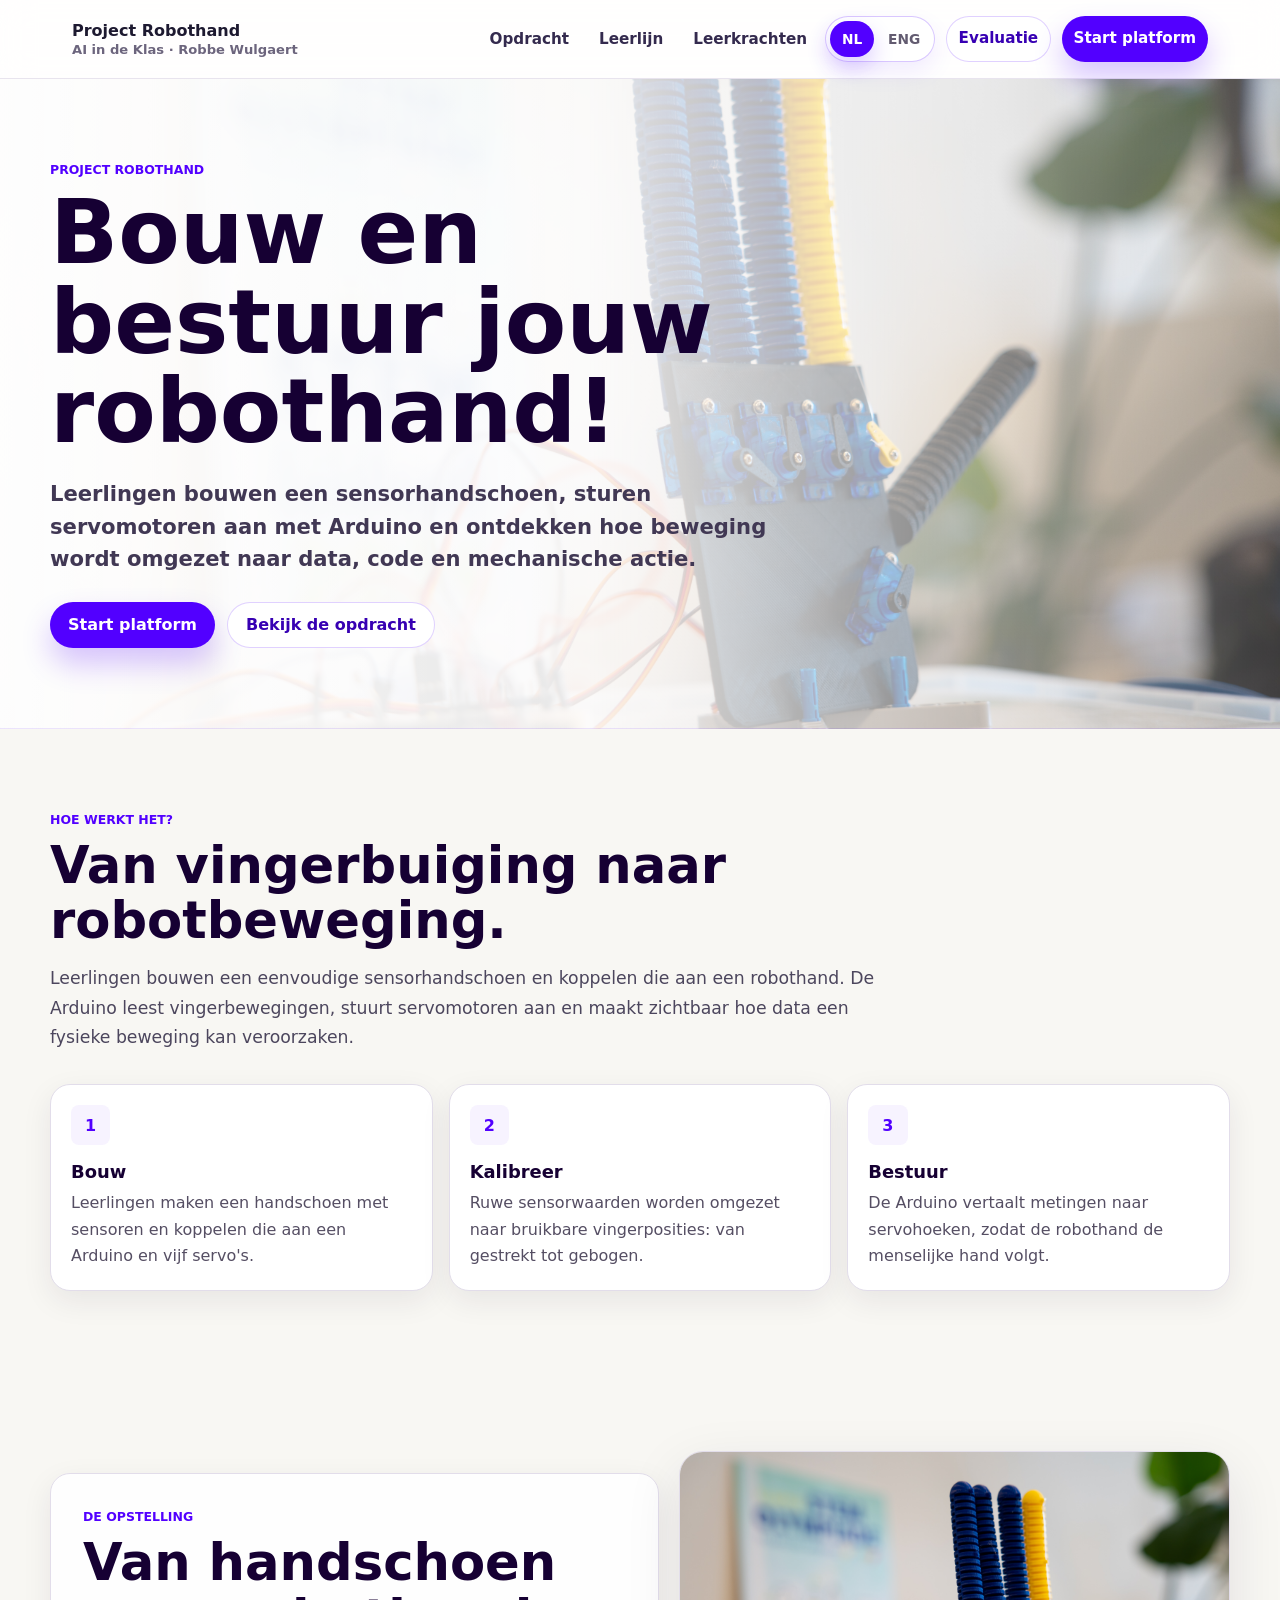
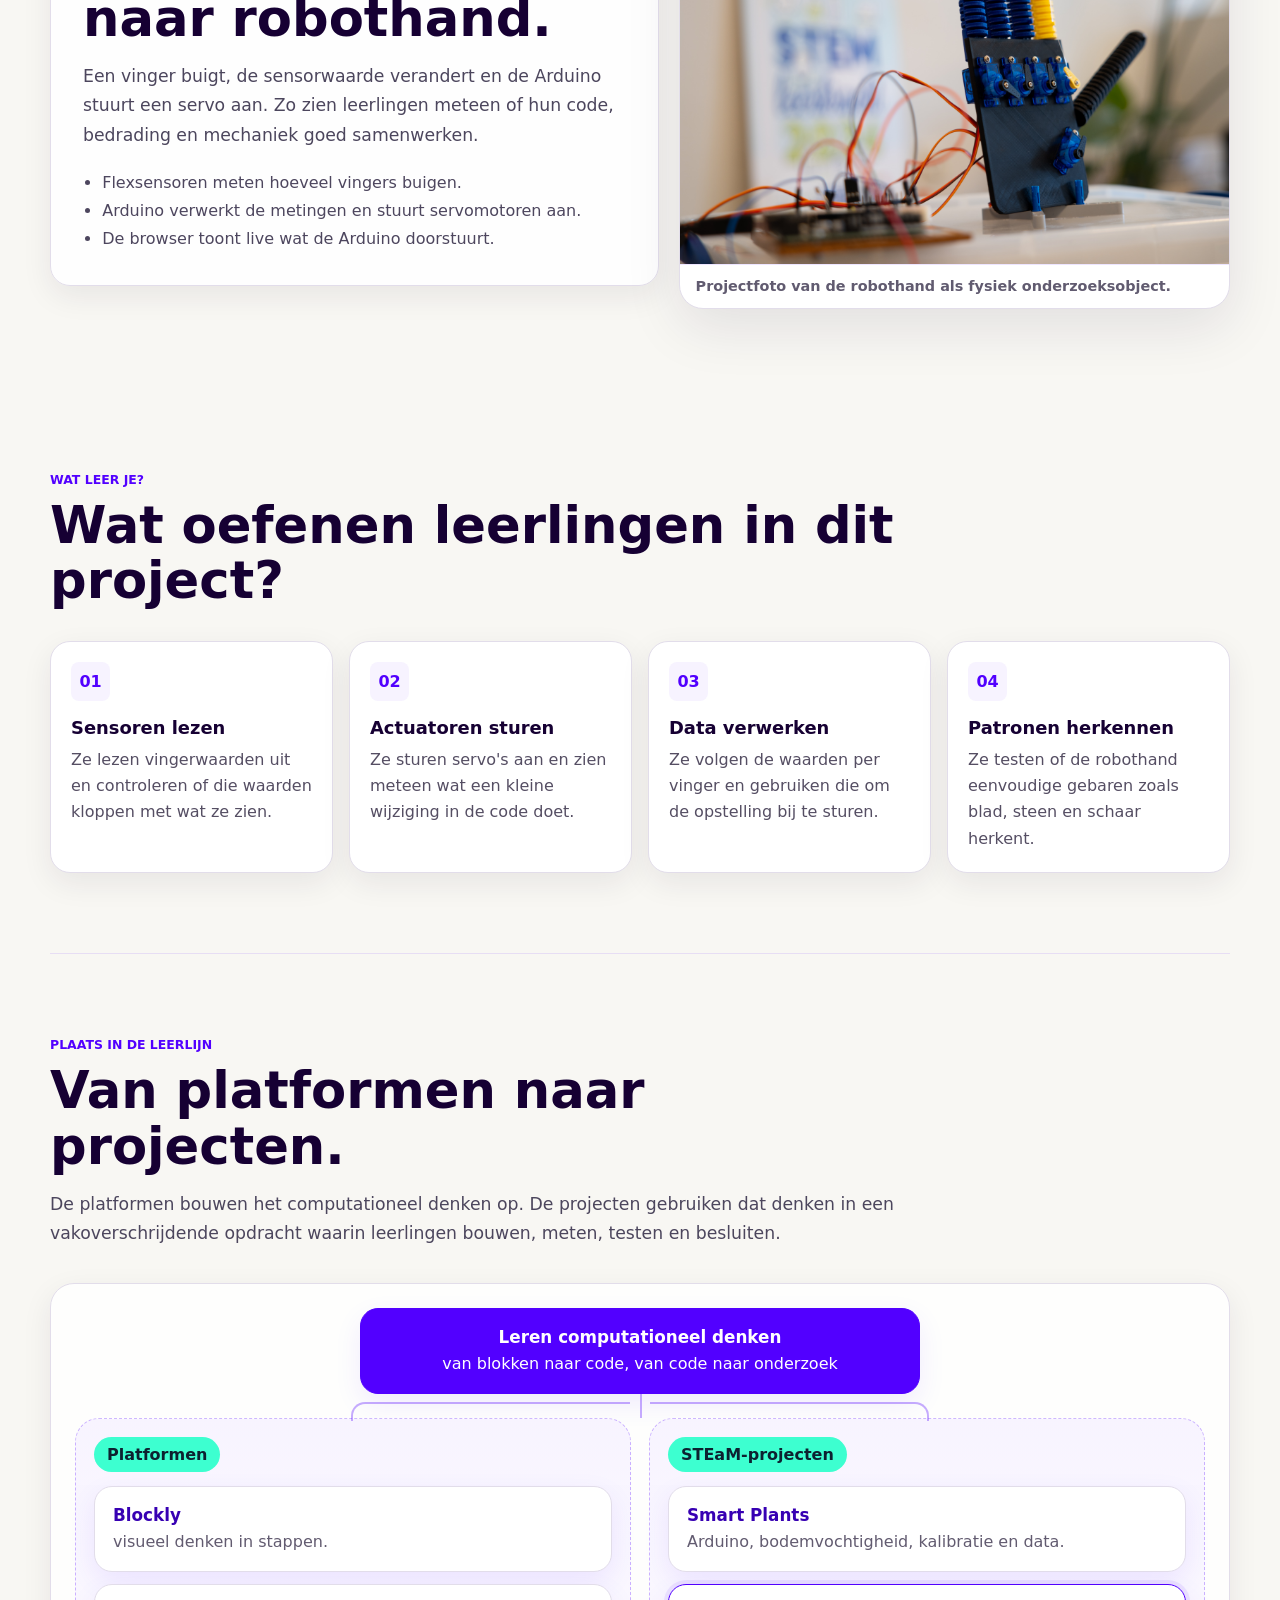
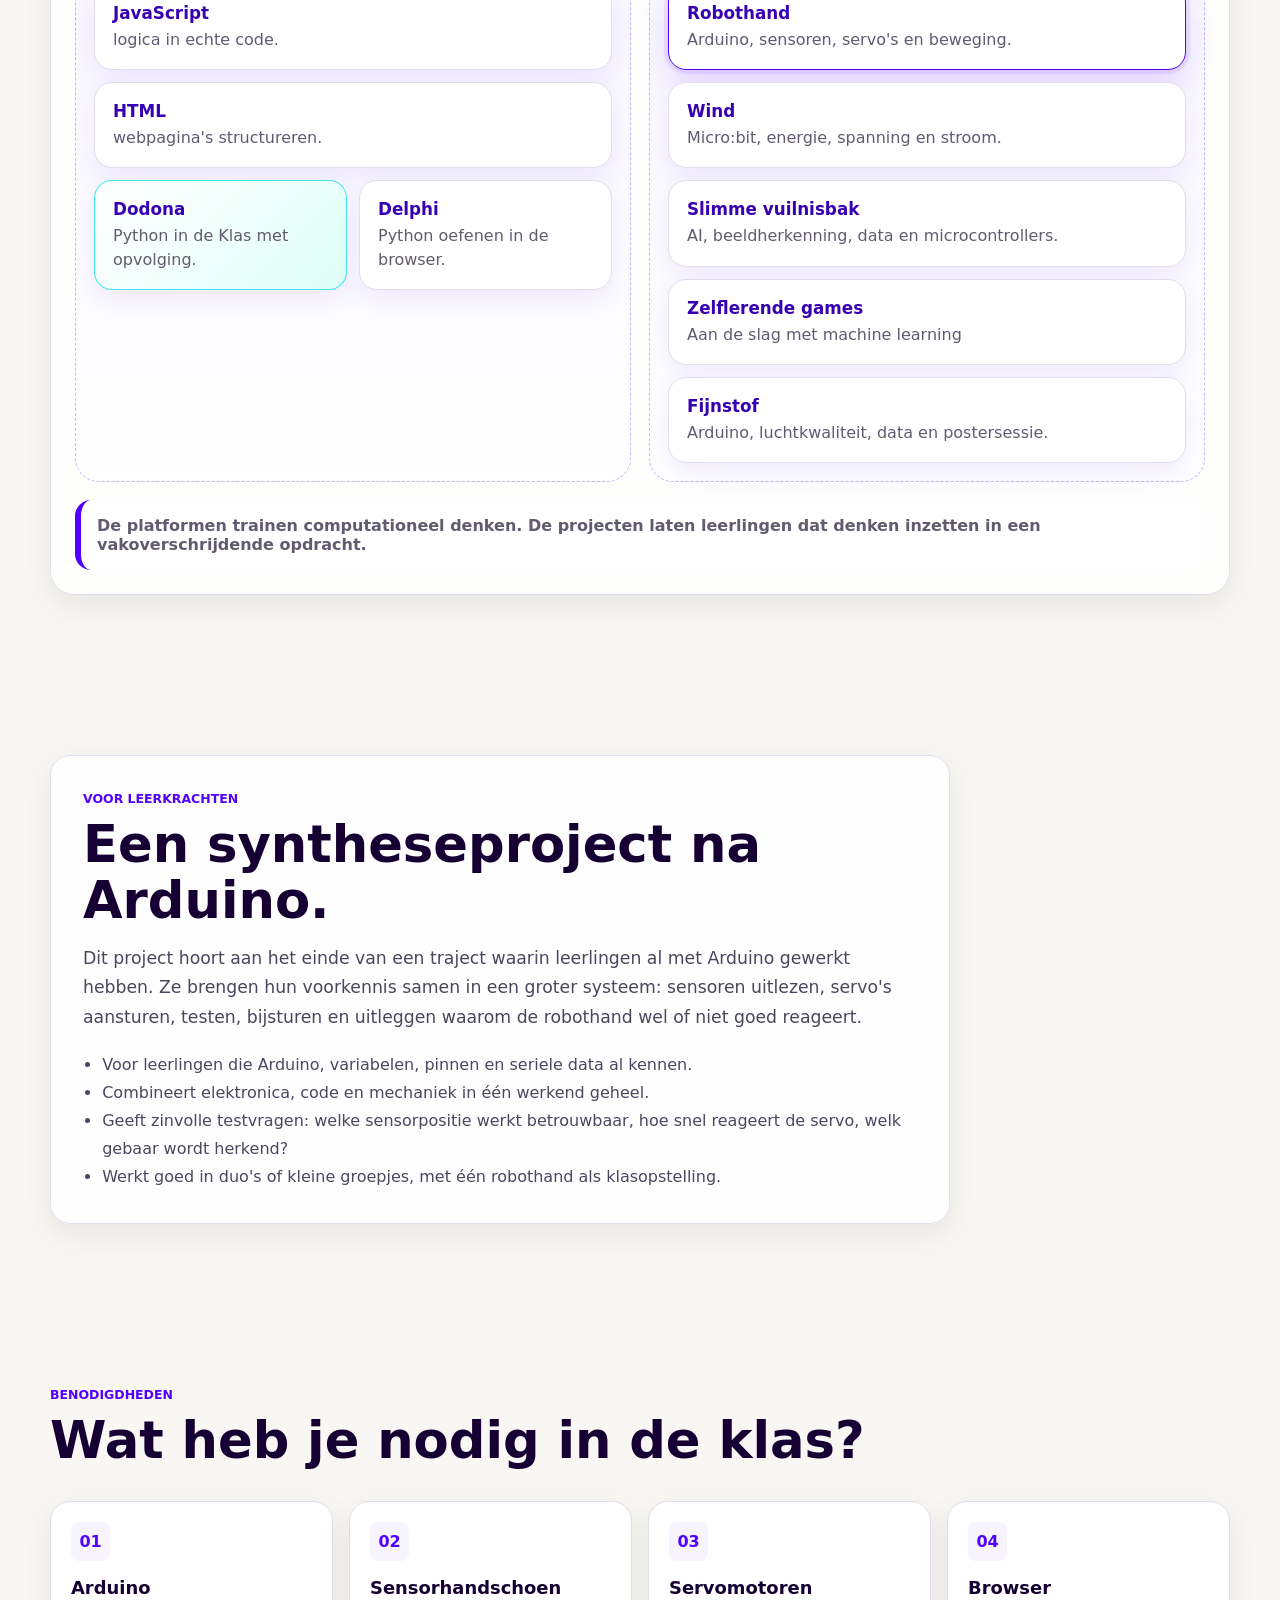
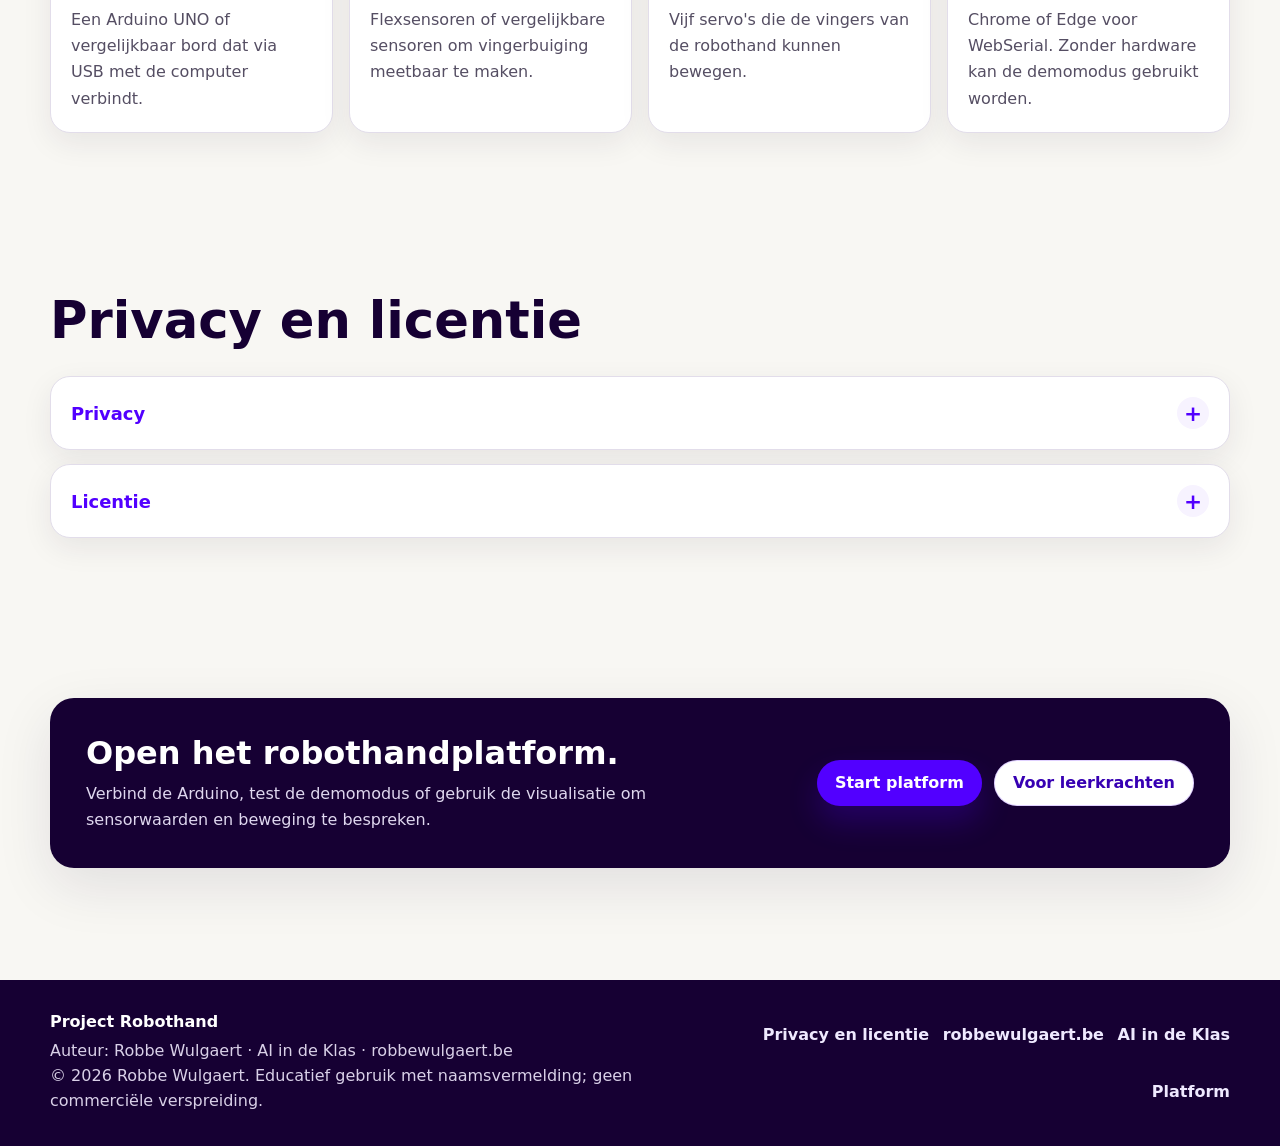
==== commit b77f02a4: "Updating landing page." ====
--- a/index.html
+++ b/index.html
@@ -28,8 +28,8 @@
   <meta name="twitter:description" content="Onderzoek met Arduino, sensoren en servomotoren hoe een robothand menselijke beweging kan nabootsen." />
   <meta name="twitter:image" content="https://robbew.github.io/robothand/media/landing_page_photo.jpg" />
 
-  <link rel="icon" type="image/png" href="favicon.png">
-  <link rel="shortcut icon" type="image/png" href="favicon.png">
+  <link rel="icon" type="image/png" sizes="64x64" href="./favicon.png?v=ff7968036640">
+  <link rel="shortcut icon" type="image/png" sizes="64x64" href="./favicon.png?v=ff7968036640">
 <link rel="stylesheet" href="style.css" />
   <style id="language-toggle-styles">
 .language-toggle {
@@ -271,6 +271,10 @@
               <a class="tree-node" href="https://robbew.github.io/slimme_vuilnisbak/" target="_blank" rel="noopener">
                 <strong>Slimme vuilnisbak</strong>
                 <span>AI, beeldherkenning, data en microcontrollers.</span>
+              </a>
+              <a class="tree-node" href="https://robbew.github.io/aiindeklas/zelflerende-games/" target="_blank" rel="noopener">
+                <strong>Zelflerende games</strong>
+                <span>Aan de slag met machine learning</span>
               </a>
               <a class="tree-node" href="https://robbew.github.io/projectfijnstof/" target="_blank" rel="noopener">
                 <strong>Fijnstof</strong>
@@ -491,6 +495,8 @@
   "Wind": "Wind",
   "Slimme vuilnisbak": "Smart bin",
   "Slimme Vuilnisbak": "Smart Bin",
+  "Zelflerende games": "Self-learning games",
+  "Aan de slag met machine learning": "Getting started with machine learning",
   "Fijnstof": "Particulate matter",
   "visueel denken in stappen.": "visual step-by-step thinking.",
   "logica in echte code.": "logic in real code.",
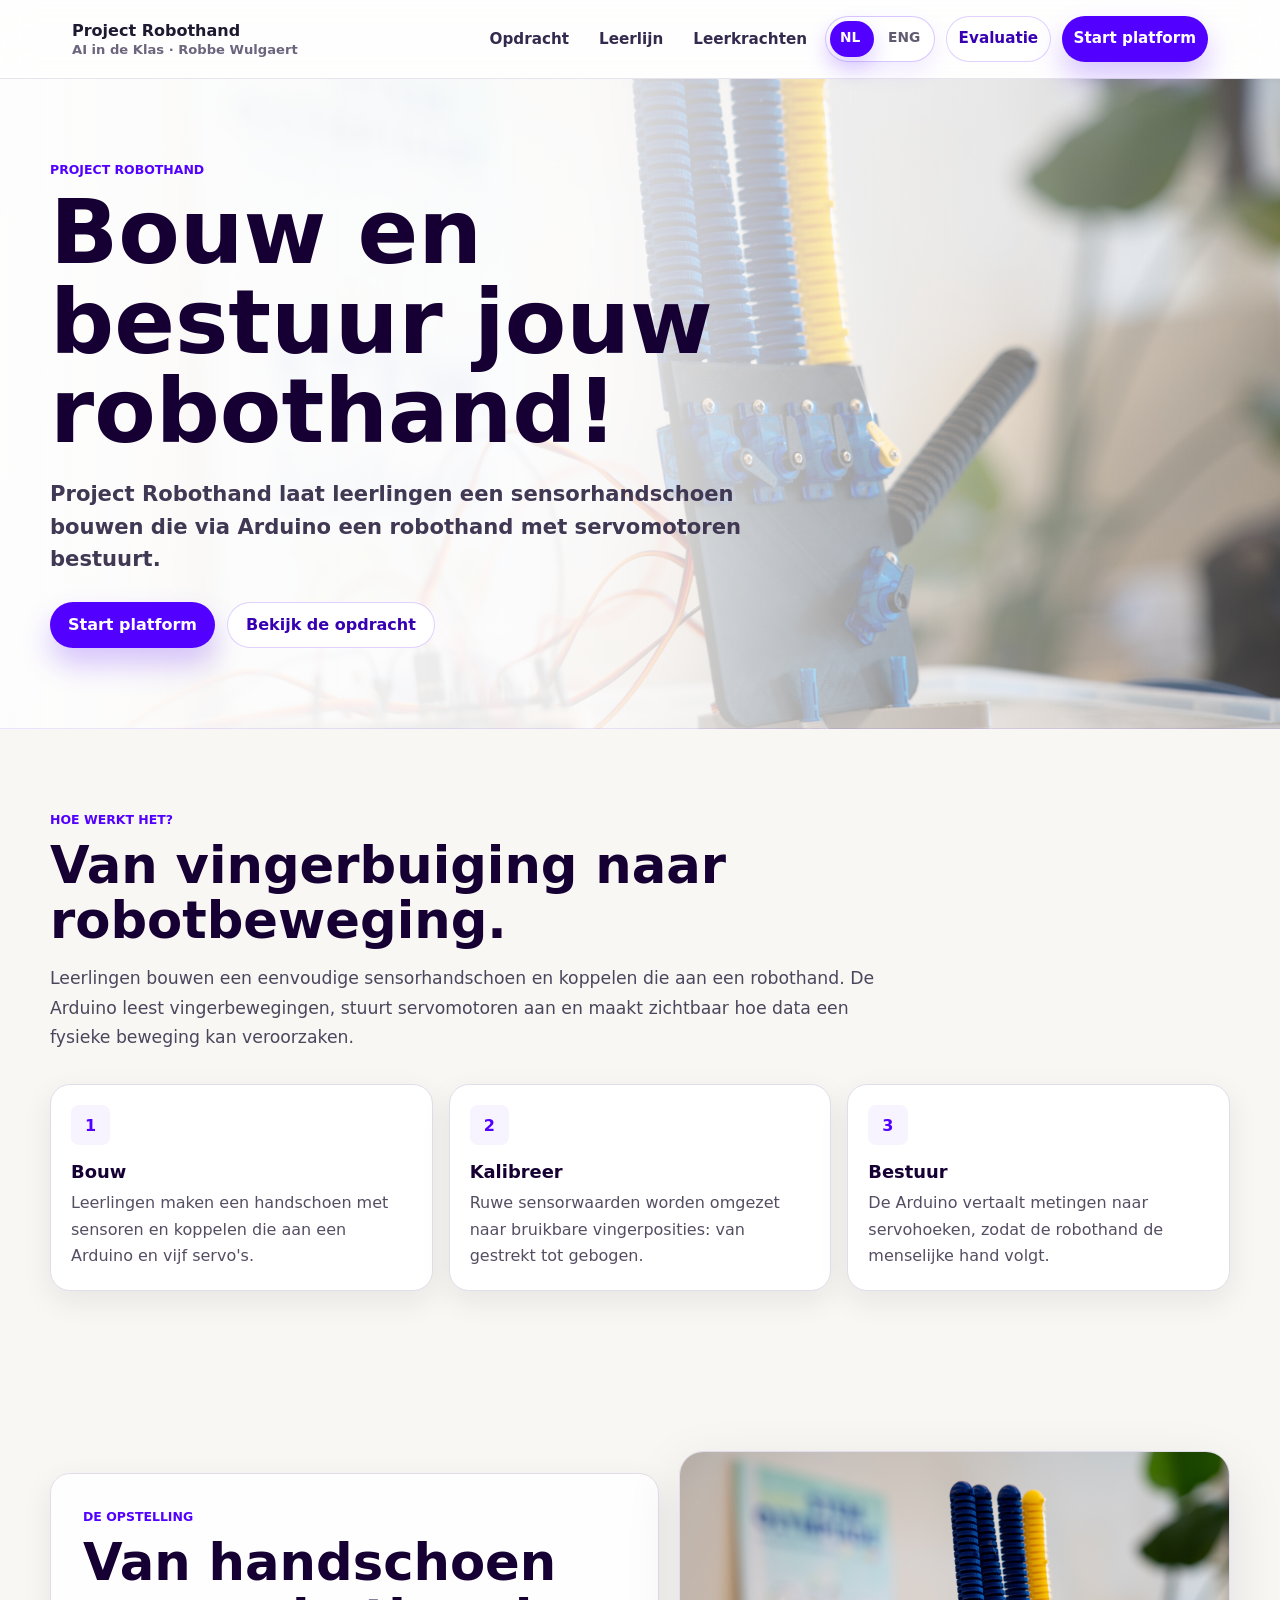
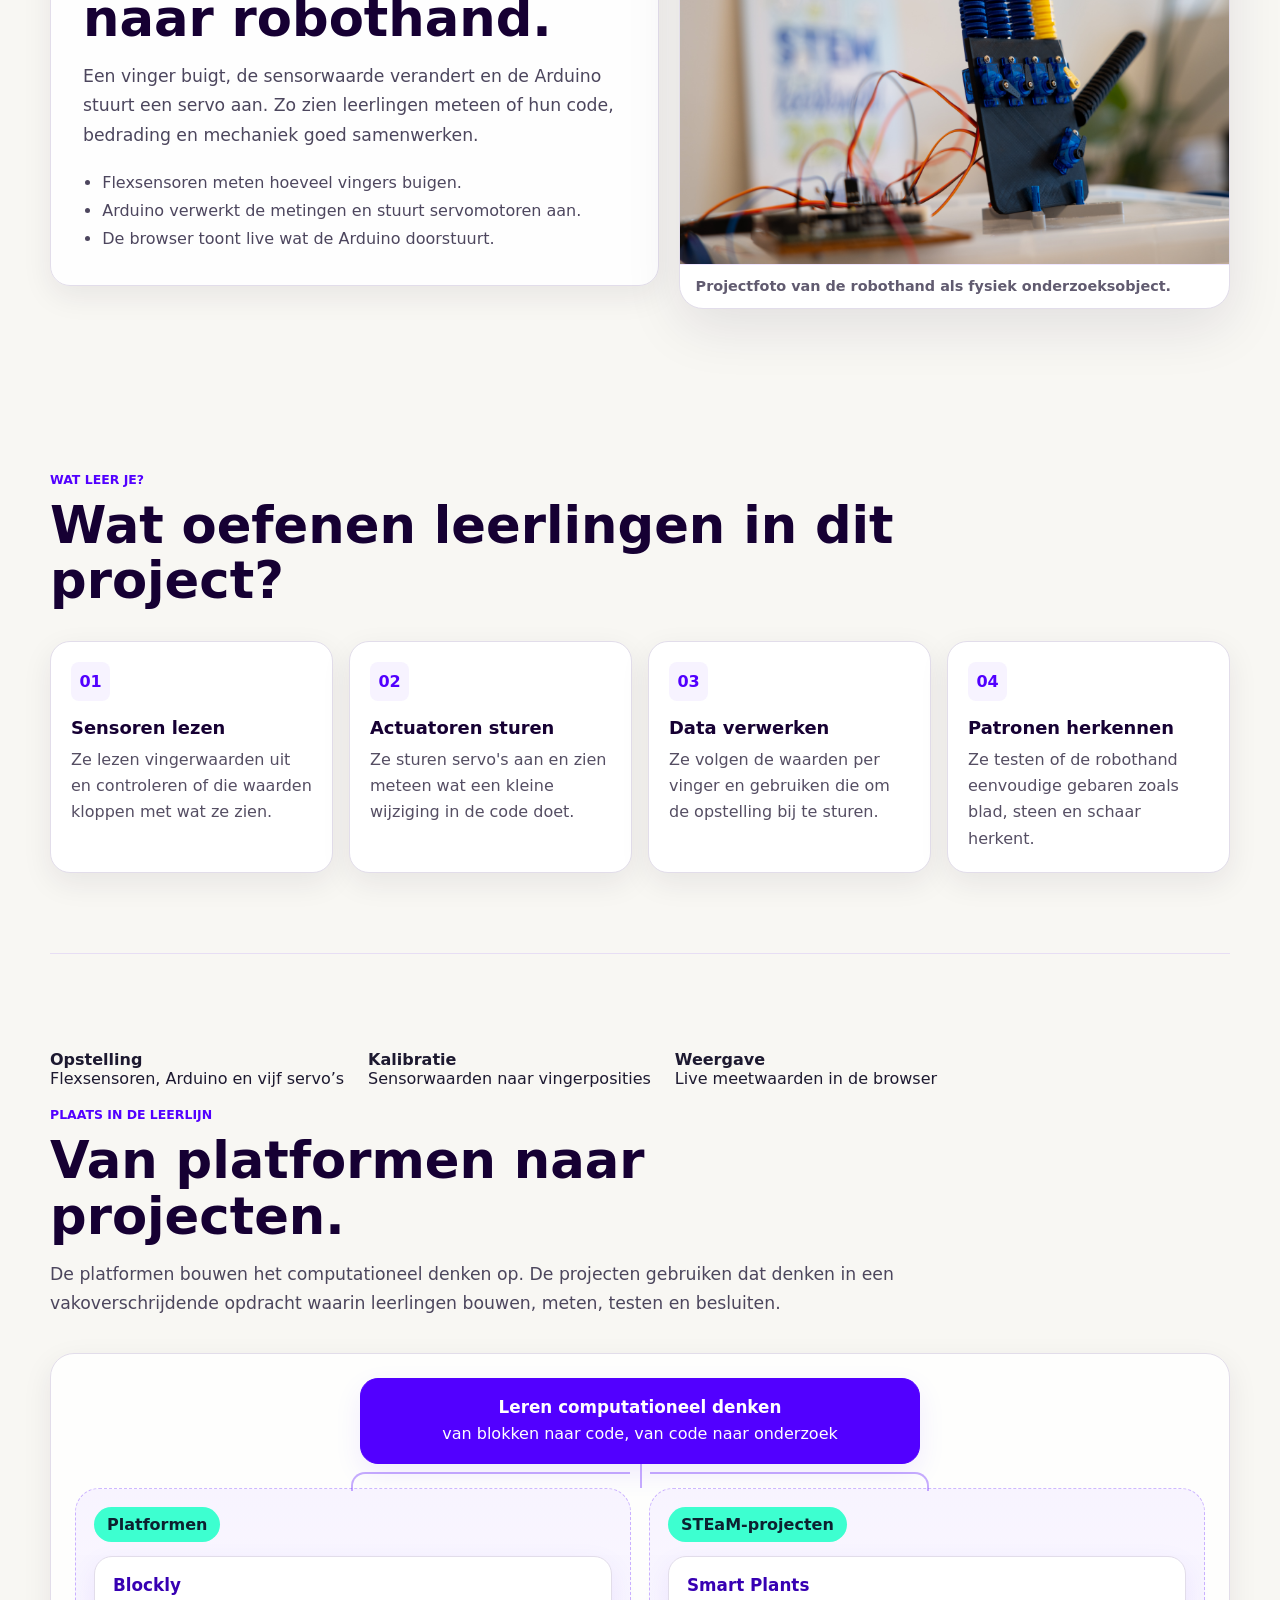
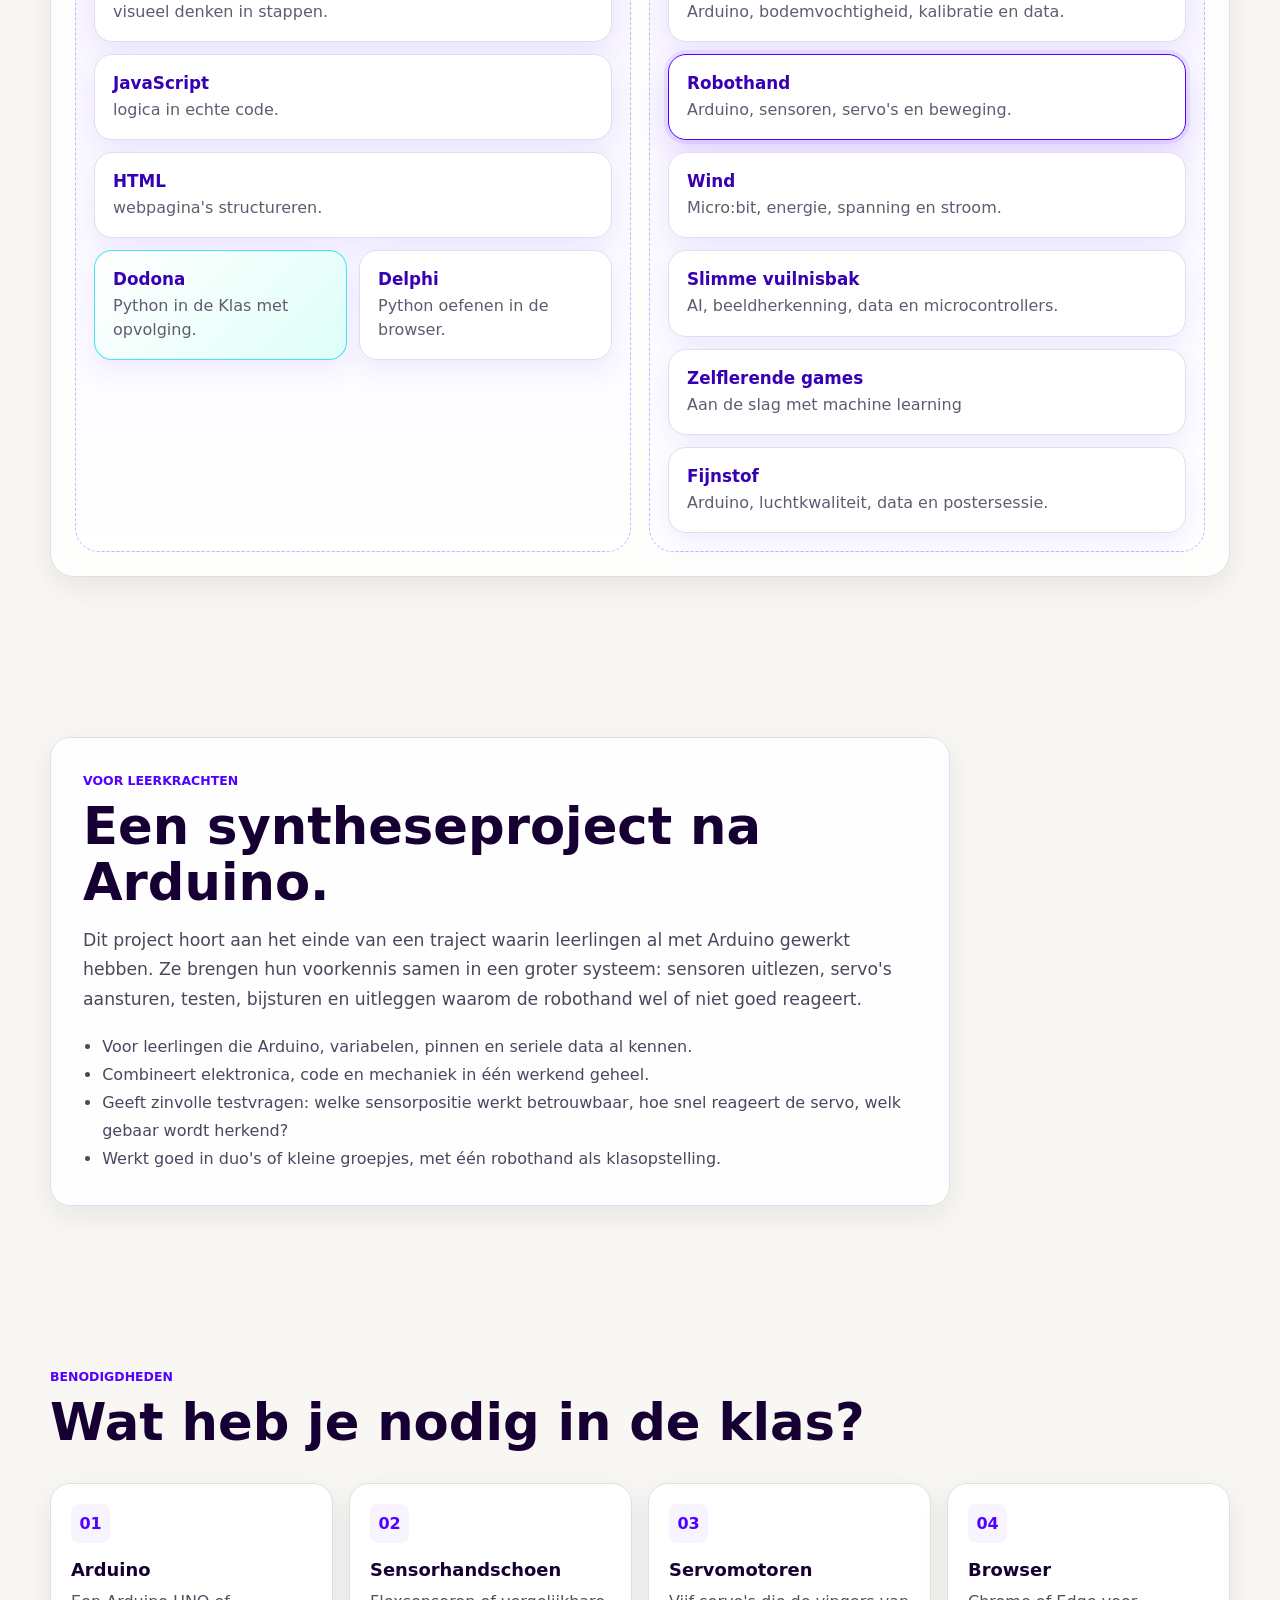
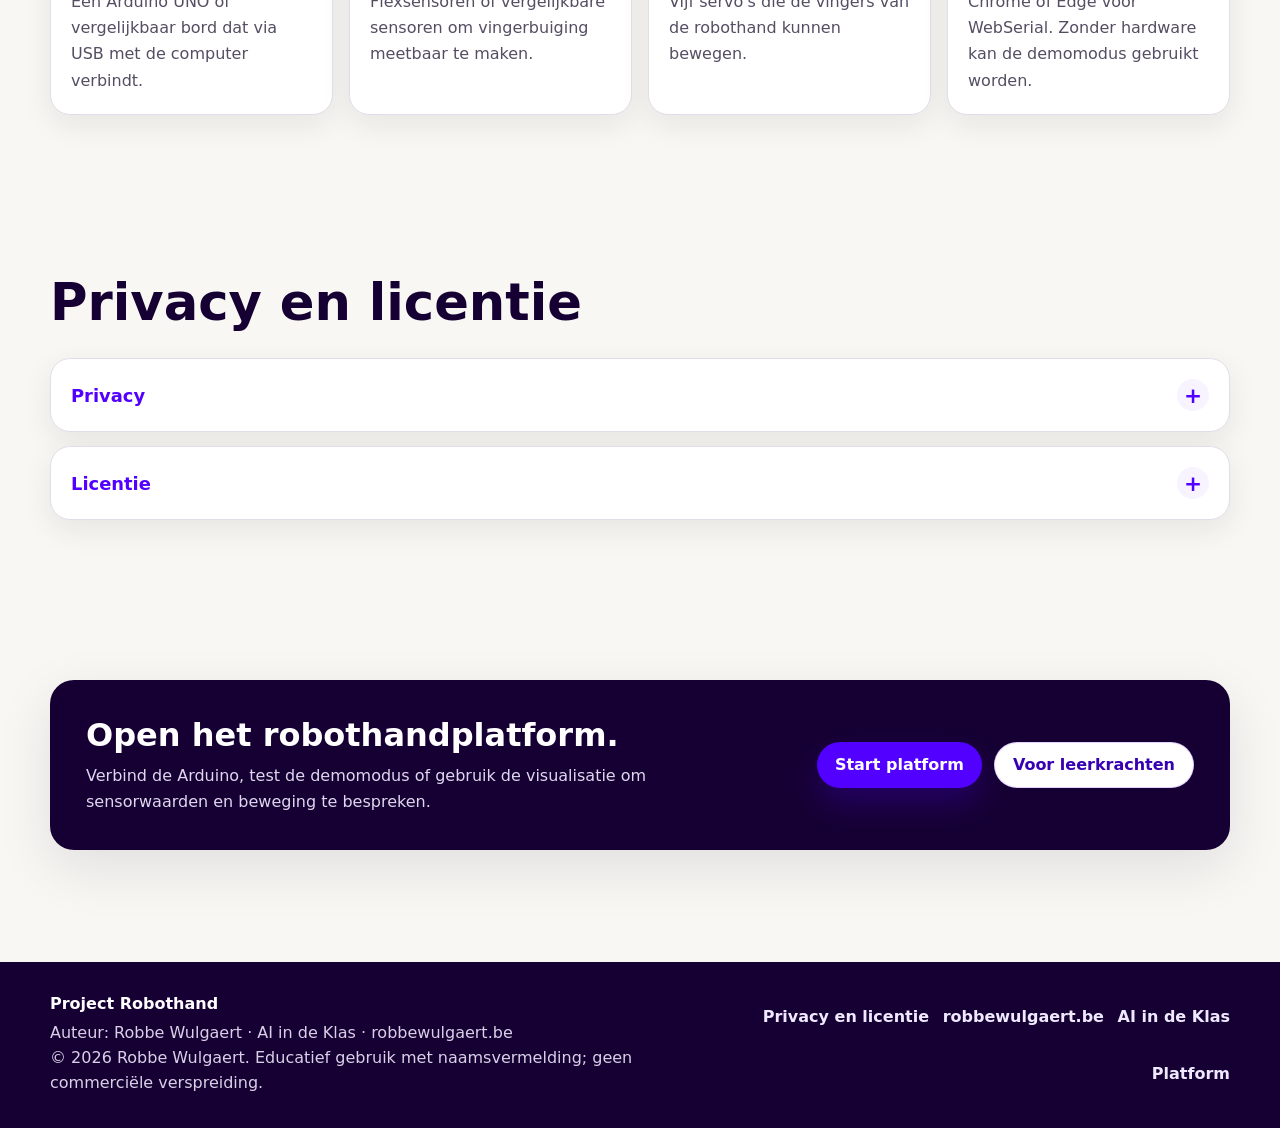
==== commit 5024fe1c: "Updating landing page." ====
--- a/index.html
+++ b/index.html
@@ -7,30 +7,14 @@
 <head>
   <meta charset="utf-8" />
   <meta name="viewport" content="width=device-width, initial-scale=1" />
-  <title>Project Robothand</title>
-  <meta
-    name="description"
-    content="Project Robothand is een klasproject waarin leerlingen met Arduino, sensoren en servomotoren onderzoeken hoe een robothand menselijke beweging kan nabootsen."
-  />
   <meta name="author" content="Robbe Wulgaert, AI in de Klas, robbewulgaert.be" />
   <meta name="copyright" content="Copyright (c) 2026 Robbe Wulgaert" />
-  <meta name="robots" content="index, follow" />
-  <link rel="canonical" href="https://robbew.github.io/robothand/" />
-  <meta property="og:type" content="website" />
-  <meta property="og:locale" content="nl_BE" />
-  <meta property="og:site_name" content="AI in de Klas" />
-  <meta property="og:title" content="Project Robothand" />
-  <meta property="og:description" content="Onderzoek met Arduino, sensoren en servomotoren hoe een robothand menselijke beweging kan nabootsen." />
-  <meta property="og:url" content="https://robbew.github.io/robothand/" />
-  <meta property="og:image" content="https://robbew.github.io/robothand/media/landing_page_photo.jpg" />
-  <meta name="twitter:card" content="summary_large_image" />
-  <meta name="twitter:title" content="Project Robothand" />
-  <meta name="twitter:description" content="Onderzoek met Arduino, sensoren en servomotoren hoe een robothand menselijke beweging kan nabootsen." />
-  <meta name="twitter:image" content="https://robbew.github.io/robothand/media/landing_page_photo.jpg" />
-
+  <!-- generated:favicon -->
   <link rel="icon" type="image/png" sizes="64x64" href="./favicon.png?v=ff7968036640">
   <link rel="shortcut icon" type="image/png" sizes="64x64" href="./favicon.png?v=ff7968036640">
+  <!-- /generated:favicon -->
 <link rel="stylesheet" href="style.css" />
+  <style>@media (max-width: 980px) { .split { grid-template-columns: minmax(0, 1fr); } .cta-band > div { min-width: 0; } h1, h2 { overflow-wrap: anywhere; } }</style>
   <style id="language-toggle-styles">
 .language-toggle {
   display: inline-flex;
@@ -42,7 +26,7 @@
   padding: 4px;
   box-shadow: 0 10px 24px rgba(82, 0, 255, 0.08);
 }
-.language-toggle button {
+.language-toggle a {
   min-width: 44px;
   min-height: 36px;
   border: 0;
@@ -55,16 +39,39 @@
   font-weight: 900;
   cursor: pointer;
 }
-.language-toggle button.is-active {
+.language-toggle a.is-active {
   background: var(--brand, var(--brand-purple, var(--delphi-blue, #5200FF)));
   color: #fff;
   box-shadow: 0 10px 22px rgba(82, 0, 255, 0.20);
 }
-.language-toggle button:focus-visible {
+.language-toggle a:focus-visible {
   outline: 3px solid rgba(61, 255, 208, 0.75);
   outline-offset: 2px;
 }
 </style>
+<!-- generated:seo-head -->
+<title>Project Robothand</title>
+<meta name="description" content="Project Robothand laat leerlingen een sensorhandschoen bouwen die via Arduino een robothand met servomotoren bestuurt.">
+<meta name="robots" content="index, follow, max-image-preview:large">
+<link rel="canonical" href="https://robbew.github.io/robothand/">
+<link rel="alternate" hreflang="nl-BE" href="https://robbew.github.io/robothand/">
+<link rel="alternate" hreflang="en" href="https://robbew.github.io/robothand/en.html">
+<link rel="alternate" hreflang="x-default" href="https://robbew.github.io/robothand/">
+<meta property="og:type" content="website">
+<meta property="og:locale" content="nl_BE">
+<meta property="og:title" content="Project Robothand">
+<meta property="og:description" content="Project Robothand laat leerlingen een sensorhandschoen bouwen die via Arduino een robothand met servomotoren bestuurt.">
+<meta property="og:url" content="https://robbew.github.io/robothand/">
+<meta property="og:image" content="https://robbew.github.io/robothand/media/landing_page_photo.jpg">
+<meta property="og:image:alt" content="Project Robothand — lesproject">
+<meta name="twitter:card" content="summary_large_image">
+<meta name="twitter:title" content="Project Robothand">
+<meta name="twitter:description" content="Project Robothand laat leerlingen een sensorhandschoen bouwen die via Arduino een robothand met servomotoren bestuurt.">
+<meta name="twitter:image" content="https://robbew.github.io/robothand/media/landing_page_photo.jpg">
+<meta name="twitter:image:alt" content="Project Robothand — lesproject">
+<script type="application/ld+json">{"@context":"https://schema.org","@graph":[{"@type":"WebPage","@id":"https://robbew.github.io/robothand/#webpage","url":"https://robbew.github.io/robothand/","name":"Project Robothand","description":"Project Robothand laat leerlingen een sensorhandschoen bouwen die via Arduino een robothand met servomotoren bestuurt.","inLanguage":"nl-BE","about":{"@id":"https://robbew.github.io/robothand/#resource"},"mainEntity":{"@id":"https://robbew.github.io/robothand/#resource"}},{"@type":"Person","@id":"https://robbew.github.io/aiindeklas/#robbe-wulgaert","name":"Robbe Wulgaert","url":"https://robbew.github.io/aiindeklas/"},{"@type":["CreativeWork","LearningResource"],"@id":"https://robbew.github.io/robothand/#resource","name":"Project Robothand","description":"Project Robothand laat leerlingen een sensorhandschoen bouwen die via Arduino een robothand met servomotoren bestuurt.","url":"https://robbew.github.io/robothand/","creator":{"@id":"https://robbew.github.io/aiindeklas/#robbe-wulgaert"},"license":"https://robbew.github.io/robothand/LICENSE.md","inLanguage":"nl-BE","teaches":["Sensorwaarden verwerken","Actuatoren aansturen en gebaren testen"],"abstract":"Opstelling: Flexsensoren, Arduino en vijf servo’s; Kalibratie: Sensorwaarden naar vingerposities; Weergave: Live meetwaarden in de browser"}]}</script>
+<!-- /generated:seo-head -->
+<style id="seo-facts-styles">.seo-facts dl { display: flex; flex-wrap: wrap; gap: 0.75rem 1.5rem; } .seo-facts dl > div { min-width: 10rem; } .seo-facts dt { font-weight: 700; } .seo-facts dd { margin: 0; } .language-toggle a { text-decoration: none; }</style>
 </head>
 <body class="landing-page">
   <a class="skip-link" href="#main">Spring naar inhoud</a>
@@ -89,8 +96,8 @@
         </div>
         <div class="nav-actions">
           <div class="language-toggle" role="group" aria-label="Taalkeuze">
-            <button type="button" class="is-active" data-language-choice="nl" aria-pressed="true">NL</button>
-            <button type="button" data-language-choice="en" aria-pressed="false">ENG</button>
+            <a href="./" data-language-choice="nl" class="is-active" aria-current="page">NL</a>
+            <a href="en.html" data-language-choice="en">ENG</a>
           </div>
           <a class="btn btn-secondary" href="evaluatie.html">Evaluatie</a>
           <a class="btn btn-primary" href="platform.html">Start platform</a>
@@ -104,10 +111,7 @@
       <div class="hero-content">
         <p class="section-kicker">Project Robothand</p>
         <h1>Bouw en bestuur jouw robothand!</h1>
-        <p class="hero-lead">
-          Leerlingen bouwen een sensorhandschoen, sturen servomotoren aan met Arduino en ontdekken
-          hoe beweging wordt omgezet naar data, code en mechanische actie.
-        </p>
+        <p class="hero-lead">Project Robothand laat leerlingen een sensorhandschoen bouwen die via Arduino een robothand met servomotoren bestuurt.</p>
         <div class="hero-actions" aria-label="Belangrijke acties">
           <a class="btn btn-primary" href="platform.html">Start platform</a>
           <a class="btn btn-secondary" href="#werking">Bekijk de opdracht</a>
@@ -209,13 +213,16 @@
     </section>
 
     <section class="section curriculum-section" id="leerlijn">
+      <!-- generated:seo-facts -->
+<section class="seo-facts" aria-label="Projectgegevens"><dl><div><dt>Opstelling</dt><dd>Flexsensoren, Arduino en vijf servo’s</dd></div><div><dt>Kalibratie</dt><dd>Sensorwaarden naar vingerposities</dd></div><div><dt>Weergave</dt><dd>Live meetwaarden in de browser</dd></div></dl></section>
+<!-- /generated:seo-facts -->
+      <!-- generated:heading -->
       <p class="section-kicker">Plaats in de leerlijn</p>
       <h2 class="section-title">Van platformen naar projecten.</h2>
-      <p class="section-lead">
-        De platformen bouwen het computationeel denken op. De projecten gebruiken dat denken in een
-        vakoverschrijdende opdracht waarin leerlingen bouwen, meten, testen en besluiten.
-      </p>
-
+      <p class="section-lead">De platformen bouwen het computationeel denken op. De projecten gebruiken dat denken in een vakoverschrijdende opdracht waarin leerlingen bouwen, meten, testen en besluiten.</p>
+      <!-- /generated:heading -->
+
+      <!-- generated:tree -->
       <div class="family-tree" aria-label="Leerlijn van platformen en projecten">
         <div class="tree-root">
           <a class="tree-node root" href="https://www.aiindeklas.be" target="_blank" rel="noopener">
@@ -223,7 +230,6 @@
             <span>van blokken naar code, van code naar onderzoek</span>
           </a>
         </div>
-
         <div class="tree-branches">
           <div class="tree-branch">
             <div class="branch-title">Platformen</div>
@@ -238,7 +244,7 @@
               </a>
               <a class="tree-node" href="https://robbew.github.io/htmlindeklas/" target="_blank" rel="noopener">
                 <strong>HTML</strong>
-                <span>webpagina's structureren.</span>
+                <span>webpagina&#x27;s structureren.</span>
               </a>
               <div class="delphi-dodona-pair" aria-label="Dodona en Delphi">
                 <a class="tree-node dodona" href="https://dodona.be/nl/courses/2641/" target="_blank" rel="noopener">
@@ -252,7 +258,6 @@
               </div>
             </div>
           </div>
-
           <div class="tree-branch">
             <div class="branch-title">STEaM-projecten</div>
             <div class="tree-stack">
@@ -262,7 +267,7 @@
               </a>
               <a class="tree-node current" href="https://robbew.github.io/robothand/" target="_blank" rel="noopener" aria-current="page">
                 <strong>Robothand</strong>
-                <span>Arduino, sensoren, servo's en beweging.</span>
+                <span>Arduino, sensoren, servo&#x27;s en beweging.</span>
               </a>
               <a class="tree-node" href="https://robbew.github.io/projectwind/" target="_blank" rel="noopener">
                 <strong>Wind</strong>
@@ -283,11 +288,8 @@
             </div>
           </div>
         </div>
-
-        <div class="logic-note">
-          De platformen trainen computationeel denken. De projecten laten leerlingen dat denken inzetten in een vakoverschrijdende opdracht.
-        </div>
-      </div>
+      </div>
+      <!-- /generated:tree -->
     </section>
 
     <section class="section" id="klas">
@@ -349,7 +351,7 @@
         <details class="feature-card privacy-license-details">
           <summary>Licentie</summary>
           <div class="privacy-license-content">
-            <p class="card-copy">Het oorspronkelijke projectmateriaal van Robbe Wulgaert mag gratis worden gebruikt, gekopieerd en aangepast voor onderwijs, op voorwaarde dat “Robbe Wulgaert – AI in de Klas” duidelijk zichtbaar wordt vermeld, bij voorkeur met een link naar het oorspronkelijke project. Commerciële verkoop, betaalde verspreiding, sublicentiëring of herverpakking als commercieel product is niet toegestaan zonder voorafgaande schriftelijke toestemming. Componenten van derden blijven onder hun eigen licenties vallen.</p>
+            <p class="card-copy">Het oorspronkelijke projectmateriaal van Robbe Wulgaert mag gratis worden gebruikt, gekopieerd en aangepast voor onderwijs, op voorwaarde dat “Robbe Wulgaert – AI in de Klas” duidelijk zichtbaar wordt vermeld, waar redelijkerwijs mogelijk met een link naar het oorspronkelijke project. Commerciële verkoop, betaalde verspreiding, sublicentiëring of herverpakking als commercieel product is niet toegestaan zonder voorafgaande schriftelijke toestemming. Voor ander gebruik buiten onderwijs is ook voorafgaande schriftelijke toestemming nodig. Componenten van derden blijven onder hun eigen licenties vallen.</p>
             <p class="card-copy"><a href="LICENSE.md">Lees de volledige licentievoorwaarden.</a></p>
           </div>
         </details>
@@ -439,11 +441,55 @@
 (() => {
   const LANGUAGE_KEY = "aiindeklas:index-language";
   const TRANSLATIONS = {
+  "Belangrijke acties": "Key actions",
+  "Hoe werkt het?": "How does it work?",
+  "Start": "Get started",
+  "Footerlinks": "Footer links",
+  "Navigatie openen": "Open navigation",
+  "Projectopstelling": "Project setup",
+  "PDF-export": "PDF export",
+  "Formularium": "Reference sheet",
+  "De opstelling": "The setup",
+  "Robothand projectopstelling met mechanische hand": "Robotic hand project setup with a mechanical hand",
+  "Volgende stap": "Next step",
+  // generated:translations
+  "Plaats in de leerlijn": "Place in the learning path",
+  "Van platformen naar projecten.": "From platforms to projects.",
+  "De platformen bouwen het computationeel denken op. De projecten gebruiken dat denken in een vakoverschrijdende opdracht waarin leerlingen bouwen, meten, testen en besluiten.": "The platforms build computational thinking. The projects use that thinking in a cross-curricular assignment in which students build, measure, test and conclude.",
+  "Leerlijn van platformen en projecten": "Learning path of platforms and projects",
+  "Leren computationeel denken": "Learning computational thinking",
+  "van blokken naar code, van code naar onderzoek": "from blocks to code, from code to research",
+  "Blockly": "Blockly",
+  "visueel denken in stappen.": "visual step-by-step thinking.",
+  "JavaScript": "JavaScript",
+  "logica in echte code.": "logic in real code.",
+  "HTML": "HTML",
+  "webpagina's structureren.": "structuring webpages.",
+  "Dodona": "Dodona",
+  "Python in de Klas met opvolging.": "Python in the Classroom with tracking.",
+  "Delphi": "Delphi",
+  "Python oefenen in de browser.": "Practice Python in the browser.",
+  "Smart Plants": "Smart Plants",
+  "Arduino, bodemvochtigheid, kalibratie en data.": "Arduino, soil moisture, calibration and data.",
+  "Robothand": "Robotic hand",
+  "Arduino, sensoren, servo's en beweging.": "Arduino, sensors, servos and movement.",
+  "Wind": "Wind",
+  "Micro:bit, energie, spanning en stroom.": "Micro:bit, energy, voltage and current.",
+  "Slimme vuilnisbak": "Smart bin",
+  "AI, beeldherkenning, data en microcontrollers.": "AI, image recognition, data and microcontrollers.",
+  "Zelflerende games": "Self-learning games",
+  "Aan de slag met machine learning": "Getting started with machine learning",
+  "Fijnstof": "Particulate matter",
+  "Arduino, luchtkwaliteit, data en postersessie.": "Arduino, air quality, data and poster session.",
+  "Platformen": "Platforms",
+  "STEaM-projecten": "STEaM projects",
+  "Dodona en Delphi": "Dodona and Delphi",
+  // /generated:translations
   "Privacy en licentie": "Privacy and licence",
   "Dit project gebruikt geen eigen analytics of advertentiecookies. Invoer, voortgang en sensorgegevens worden in de browser verwerkt en kunnen lokaal op het toestel worden bewaard. Een download of export gebeurt alleen wanneer de gebruiker die zelf start. Toegang tot aangesloten hardware gebeurt alleen na toestemming in de browser. GitHub Pages registreert het IP-adres van bezoekers voor beveiligingsdoeleinden; externe diensten vallen onder het privacybeleid van hun aanbieder.": "This project does not use its own analytics or advertising cookies. Input, progress and sensor data are processed in the browser and may be stored locally on the device. A download or export occurs only when the user initiates it. Connected hardware is accessed only after permission is given in the browser. GitHub Pages logs visitors’ IP addresses for security purposes; external services are governed by their provider’s privacy policy.",
   "Lees hoe GitHub Pages technische bezoekgegevens verwerkt.": "Read how GitHub Pages processes technical visitor data.",
   "Educatief gebruik met naamsvermelding": "Educational use with attribution",
-  "Het oorspronkelijke projectmateriaal van Robbe Wulgaert mag gratis worden gebruikt, gekopieerd en aangepast voor onderwijs, op voorwaarde dat “Robbe Wulgaert – AI in de Klas” duidelijk zichtbaar wordt vermeld, bij voorkeur met een link naar het oorspronkelijke project. Commerciële verkoop, betaalde verspreiding, sublicentiëring of herverpakking als commercieel product is niet toegestaan zonder voorafgaande schriftelijke toestemming. Componenten van derden blijven onder hun eigen licenties vallen.": "Original project material by Robbe Wulgaert may be used, copied and adapted free of charge for education, provided that ‘Robbe Wulgaert – AI in de Klas’ is clearly displayed, preferably with a link to the original project. Commercial sale, paid distribution, sublicensing or repackaging as a commercial product is not permitted without prior written permission. Third-party components remain subject to their own licences.",
+  "Het oorspronkelijke projectmateriaal van Robbe Wulgaert mag gratis worden gebruikt, gekopieerd en aangepast voor onderwijs, op voorwaarde dat “Robbe Wulgaert – AI in de Klas” duidelijk zichtbaar wordt vermeld, waar redelijkerwijs mogelijk met een link naar het oorspronkelijke project. Commerciële verkoop, betaalde verspreiding, sublicentiëring of herverpakking als commercieel product is niet toegestaan zonder voorafgaande schriftelijke toestemming. Voor ander gebruik buiten onderwijs is ook voorafgaande schriftelijke toestemming nodig. Componenten van derden blijven onder hun eigen licenties vallen.": "Original project material by Robbe Wulgaert may be used, copied and adapted free of charge for education, provided that ‘Robbe Wulgaert – AI in de Klas’ is clearly displayed, where reasonably practical with a link to the original project. Commercial sale, paid distribution, sublicensing or repackaging as a commercial product is not permitted without prior written permission. Other uses outside education also require prior written permission. Third-party components remain subject to their own licences.",
   "Lees de volledige licentievoorwaarden.": "Read the full licence terms.",
   "© 2026 Robbe Wulgaert. Educatief gebruik met naamsvermelding; geen commerciële verspreiding.": "© 2026 Robbe Wulgaert. Educational use with attribution; no commercial distribution.",
   "Spring naar inhoud": "Skip to content",
@@ -478,37 +524,7 @@
   "Onderzoeksplatform": "Research platform",
   "Oefeningmaker": "Exercise builder",
   "Open oefeningmaker": "Open exercise builder",
-  "Plaats in de leerlijn": "Place in the learning path",
-  "Van platformen naar projecten.": "From platforms to projects.",
-  "De platformen bouwen het computationeel denken op. De projecten gebruiken dat denken in een vakoverschrijdende opdracht waarin leerlingen bouwen, meten, testen en besluiten.": "The platforms build computational thinking. The projects use that thinking in a cross-curricular assignment in which students build, measure, test and conclude.",
-  "Leren computationeel denken": "Learning computational thinking",
-  "van blokken naar code, van code naar onderzoek": "from blocks to code, from code to research",
-  "Platformen": "Platforms",
-  "STEaM-projecten": "STEaM projects",
-  "Blockly": "Blockly",
-  "JavaScript": "JavaScript",
-  "HTML": "HTML",
-  "Dodona": "Dodona",
-  "Delphi": "Delphi",
-  "Smart Plants": "Smart Plants",
-  "Robothand": "Robotic hand",
-  "Wind": "Wind",
-  "Slimme vuilnisbak": "Smart bin",
   "Slimme Vuilnisbak": "Smart Bin",
-  "Zelflerende games": "Self-learning games",
-  "Aan de slag met machine learning": "Getting started with machine learning",
-  "Fijnstof": "Particulate matter",
-  "visueel denken in stappen.": "visual step-by-step thinking.",
-  "logica in echte code.": "logic in real code.",
-  "webpagina's structureren.": "structuring webpages.",
-  "Python in de Klas met opvolging.": "Python in the Classroom with tracking.",
-  "Python oefenen in de browser.": "Practice Python in the browser.",
-  "Arduino, bodemvochtigheid, kalibratie en data.": "Arduino, soil moisture, calibration and data.",
-  "Arduino, sensoren, servo's en beweging.": "Arduino, sensors, servos and movement.",
-  "Micro:bit, energie, spanning en stroom.": "Micro:bit, energy, voltage and current.",
-  "AI, beeldherkenning, data en microcontrollers.": "AI, image recognition, data and microcontrollers.",
-  "Arduino, luchtkwaliteit, data en postersessie.": "Arduino, air quality, data and poster session.",
-  "De platformen trainen computationeel denken. De projecten laten leerlingen dat denken inzetten in een vakoverschrijdende opdracht.": "The platforms train computational thinking. The projects let students apply that thinking in a cross-curricular assignment.",
   "Geen installatie of leerlingenaccount.": "No installation or student account.",
   "Lokale bibliotheken voor grafieken en PDF-export.": "Local libraries for charts and PDF export.",
   "Geschikt voor GitHub Pages.": "Suitable for GitHub Pages.",
@@ -625,20 +641,13 @@
     document.querySelectorAll("[data-language-choice]").forEach((button) => {
       const isActive = button.dataset.languageChoice === (useEnglish ? "en" : "nl");
       button.classList.toggle("is-active", isActive);
-      button.setAttribute("aria-pressed", String(isActive));
+      if (isActive) button.setAttribute("aria-current", "page"); else button.removeAttribute("aria-current");
     });
     try { localStorage.setItem(LANGUAGE_KEY, useEnglish ? "en" : "nl"); } catch (error) {}
   }
   function initLanguageToggle() {
-    document.querySelectorAll("[data-language-choice]").forEach((button) => {
-      button.addEventListener("click", () => setLanguage(button.dataset.languageChoice));
-    });
-    let saved = "nl";
-    try {
-      const requested = new URLSearchParams(window.location.search).get("lang");
-      saved = requested || localStorage.getItem(LANGUAGE_KEY) || "nl";
-    } catch (error) {}
-    setLanguage(saved === "en" ? "en" : "nl");
+    try { localStorage.setItem(LANGUAGE_KEY, "nl"); } catch (error) {}
+    document.dispatchEvent(new CustomEvent("landing:language-ready"));
   }
   if (document.readyState === "loading") document.addEventListener("DOMContentLoaded", initLanguageToggle);
   else initLanguageToggle();
